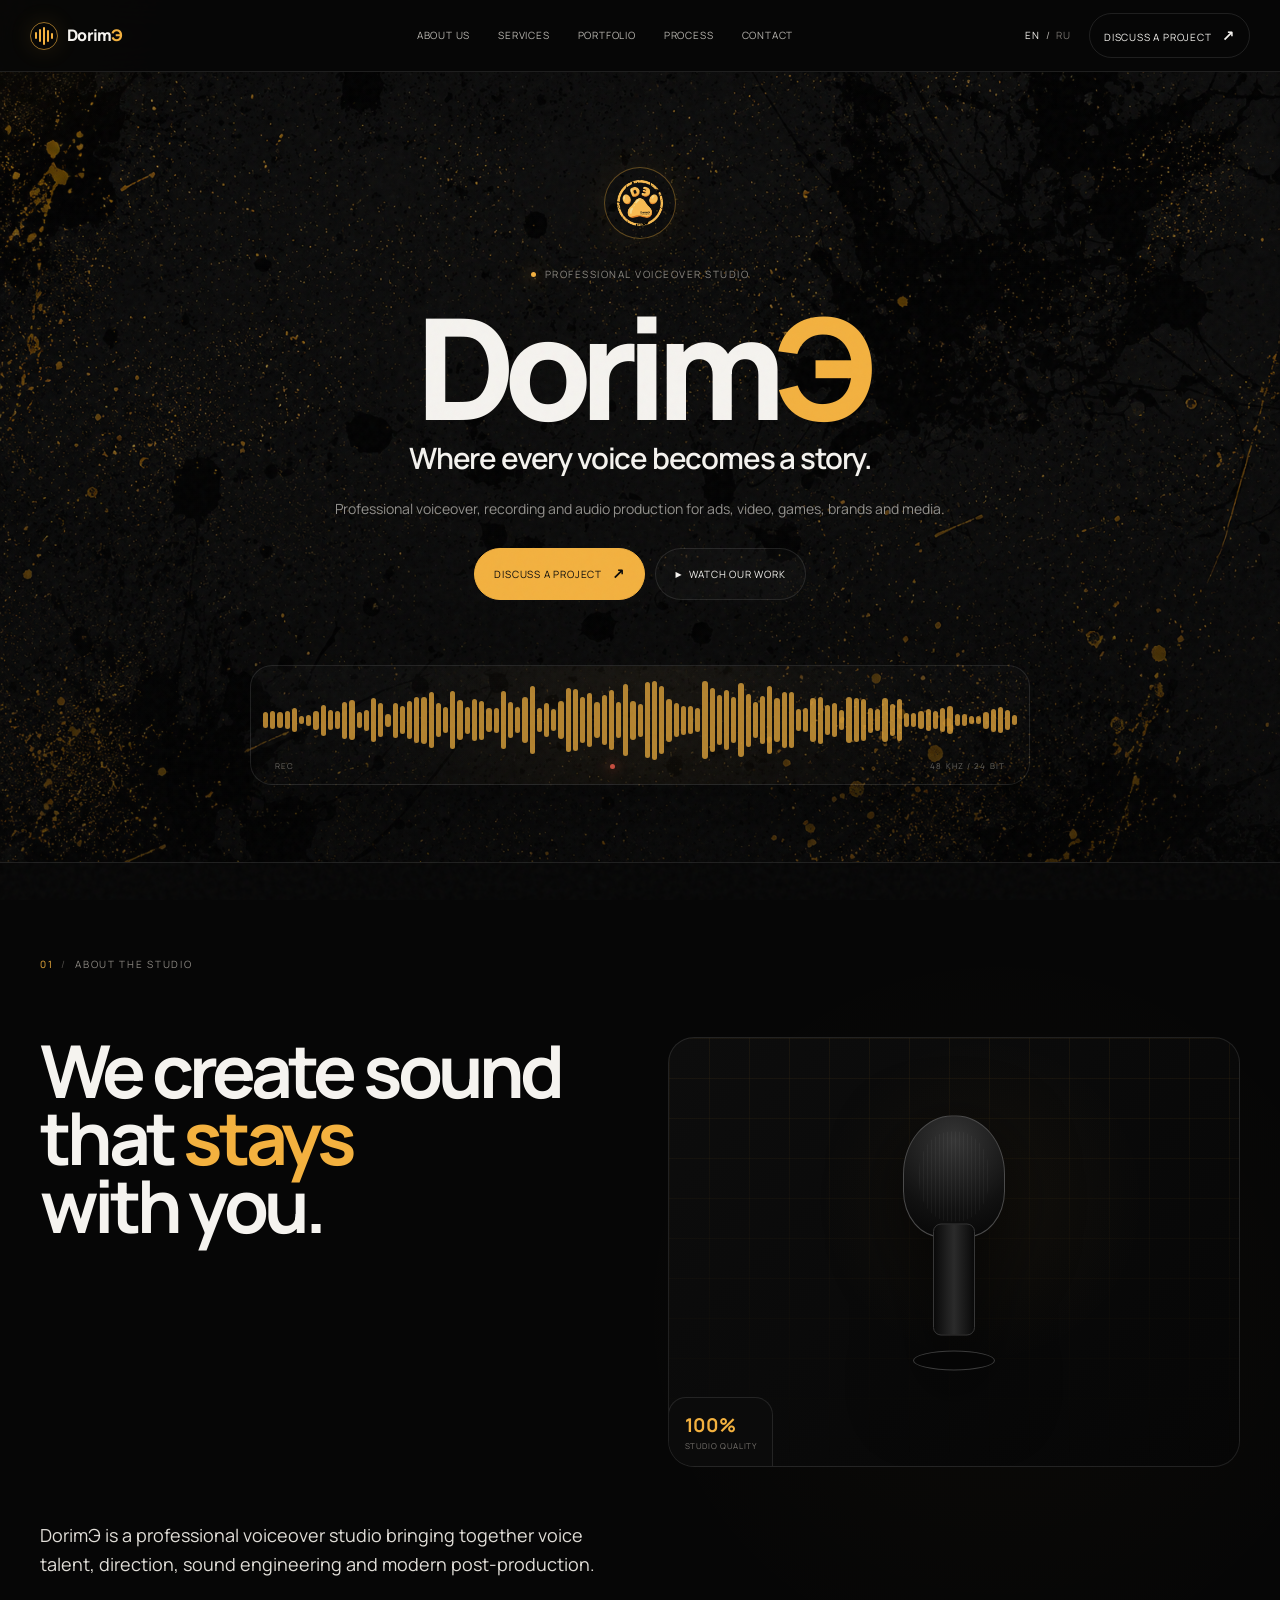
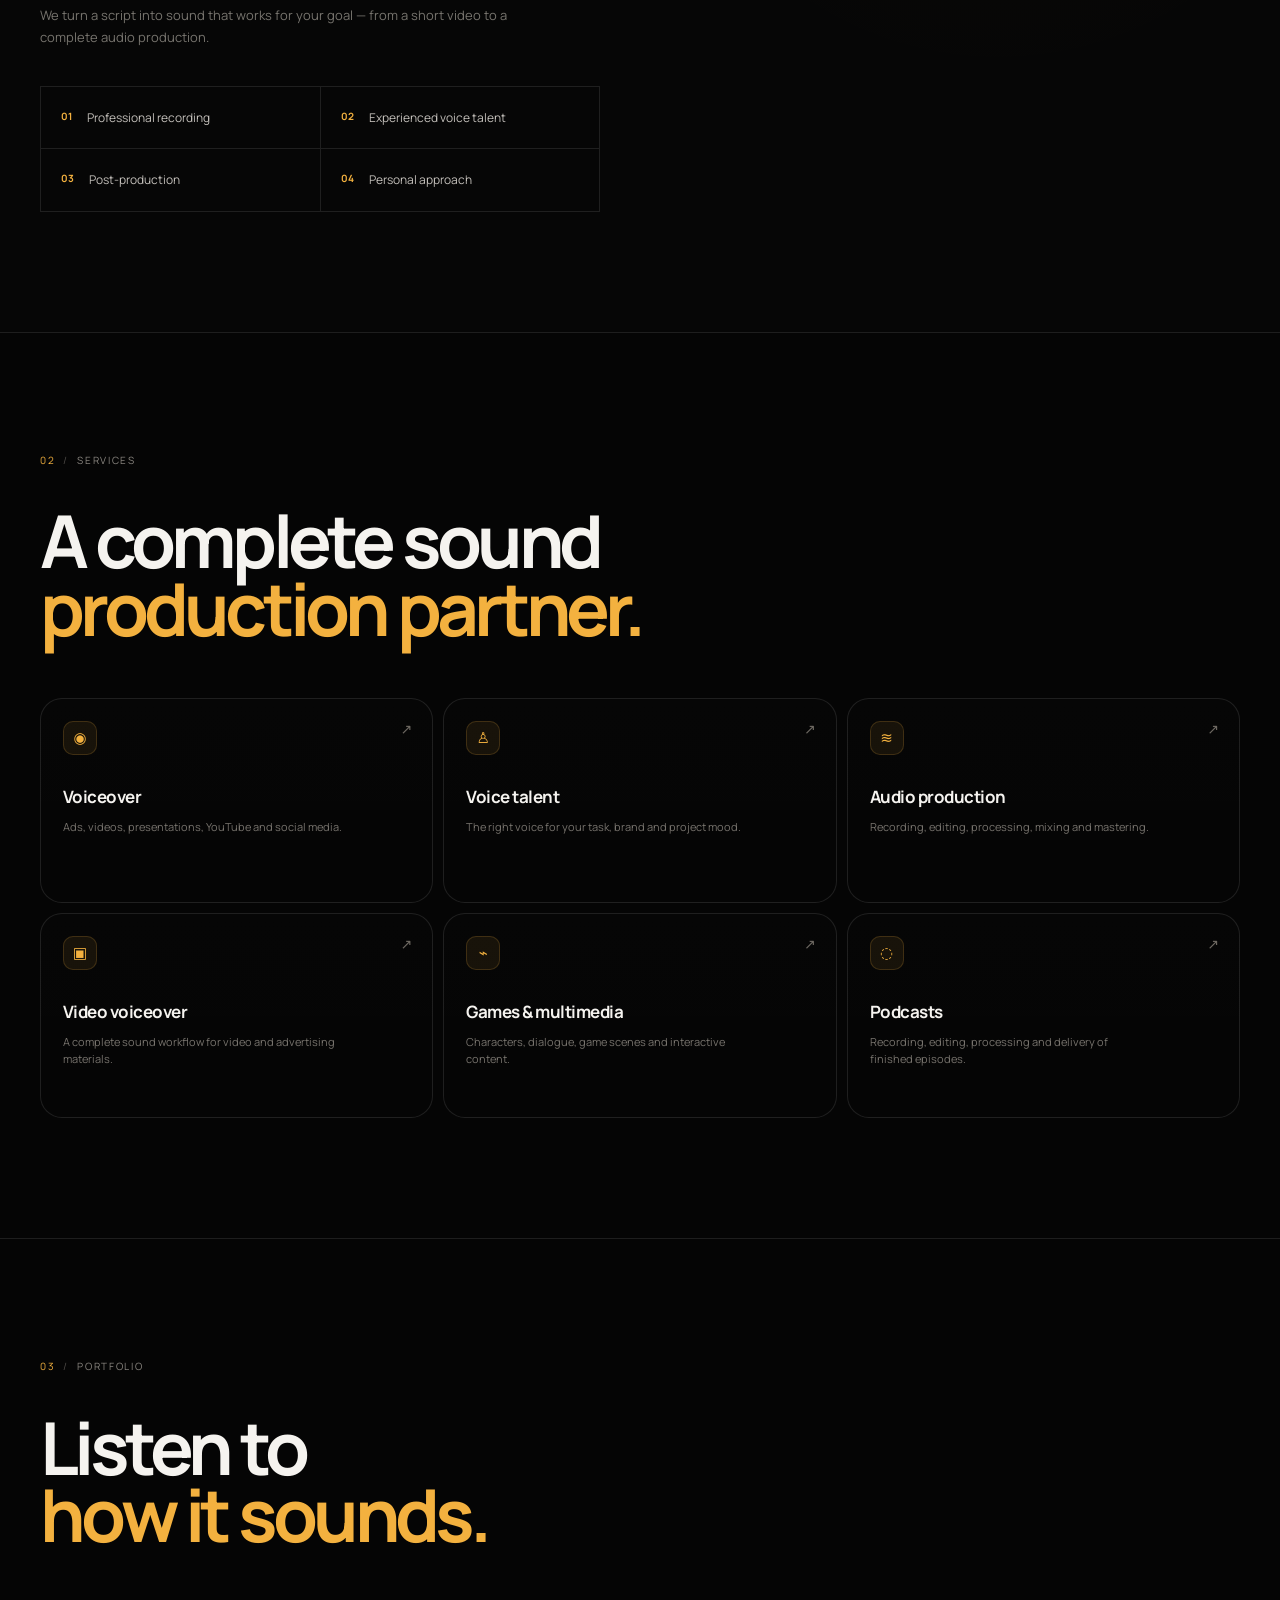
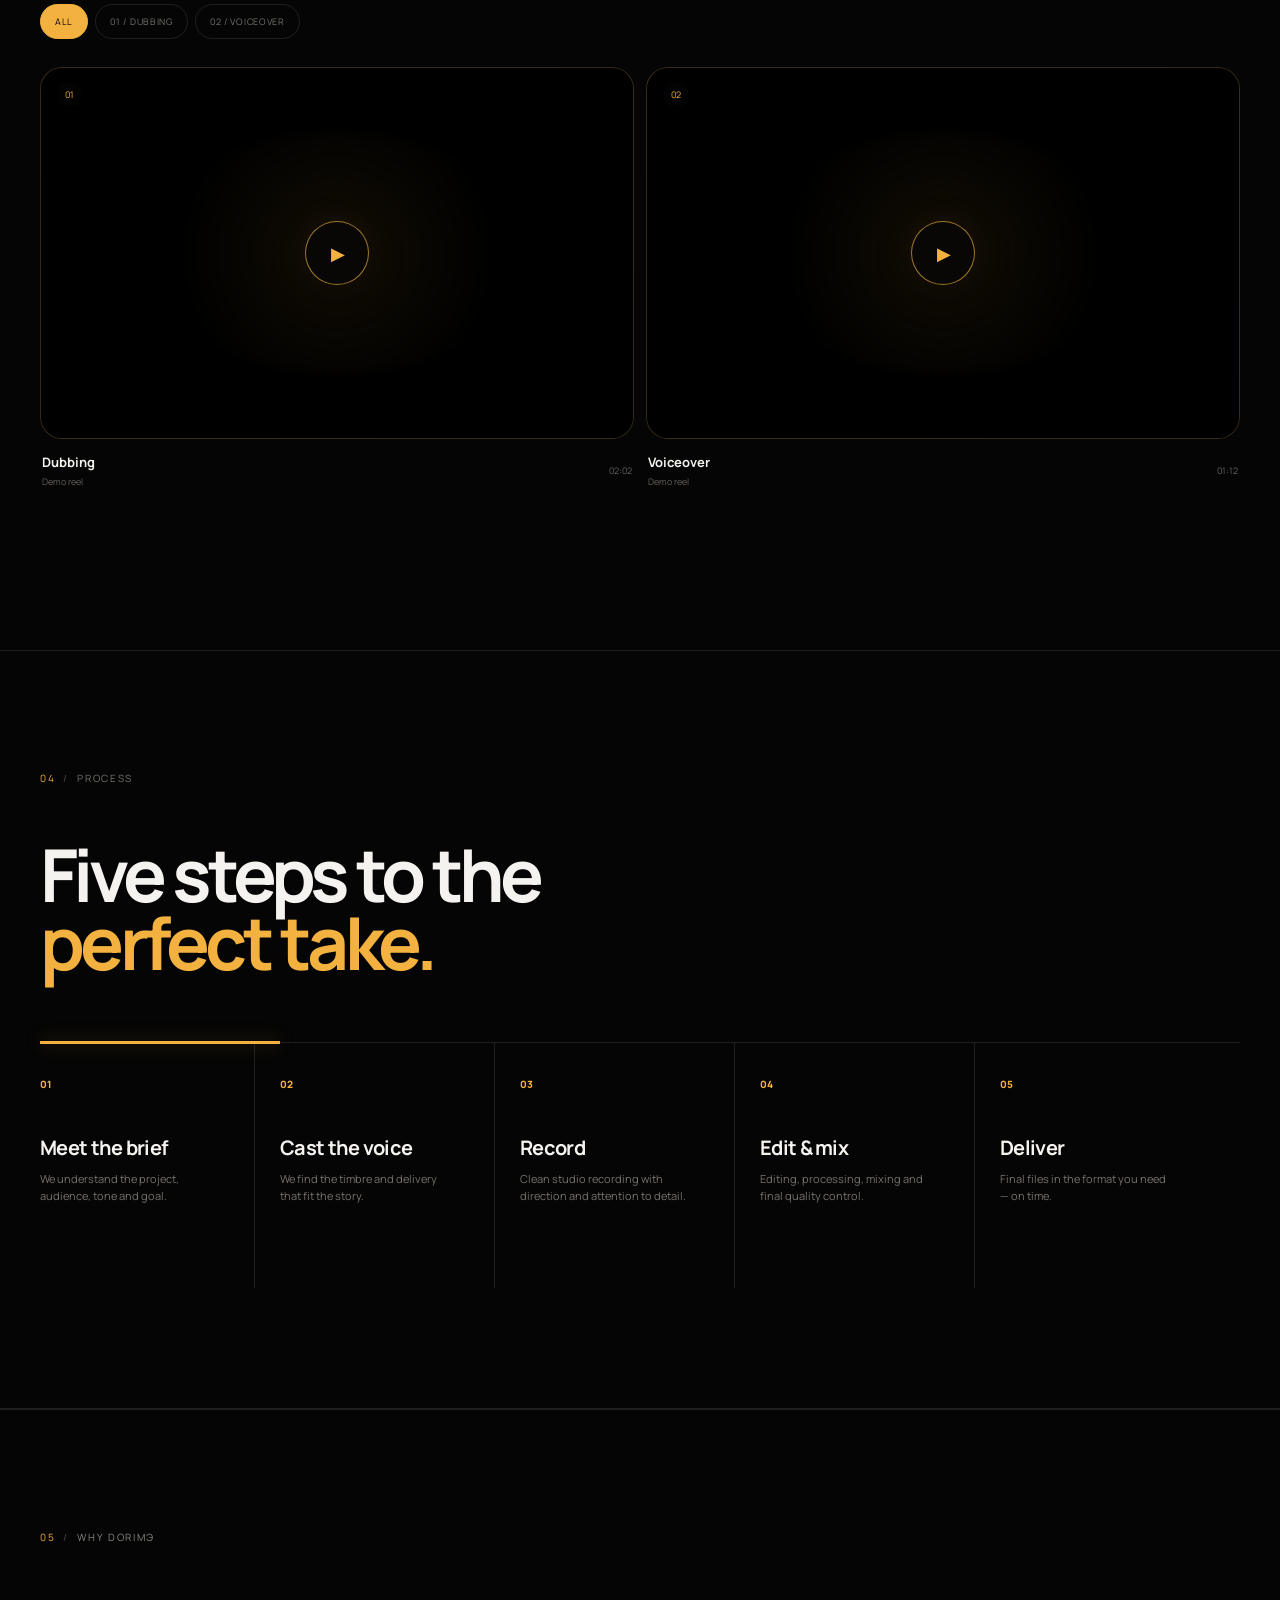
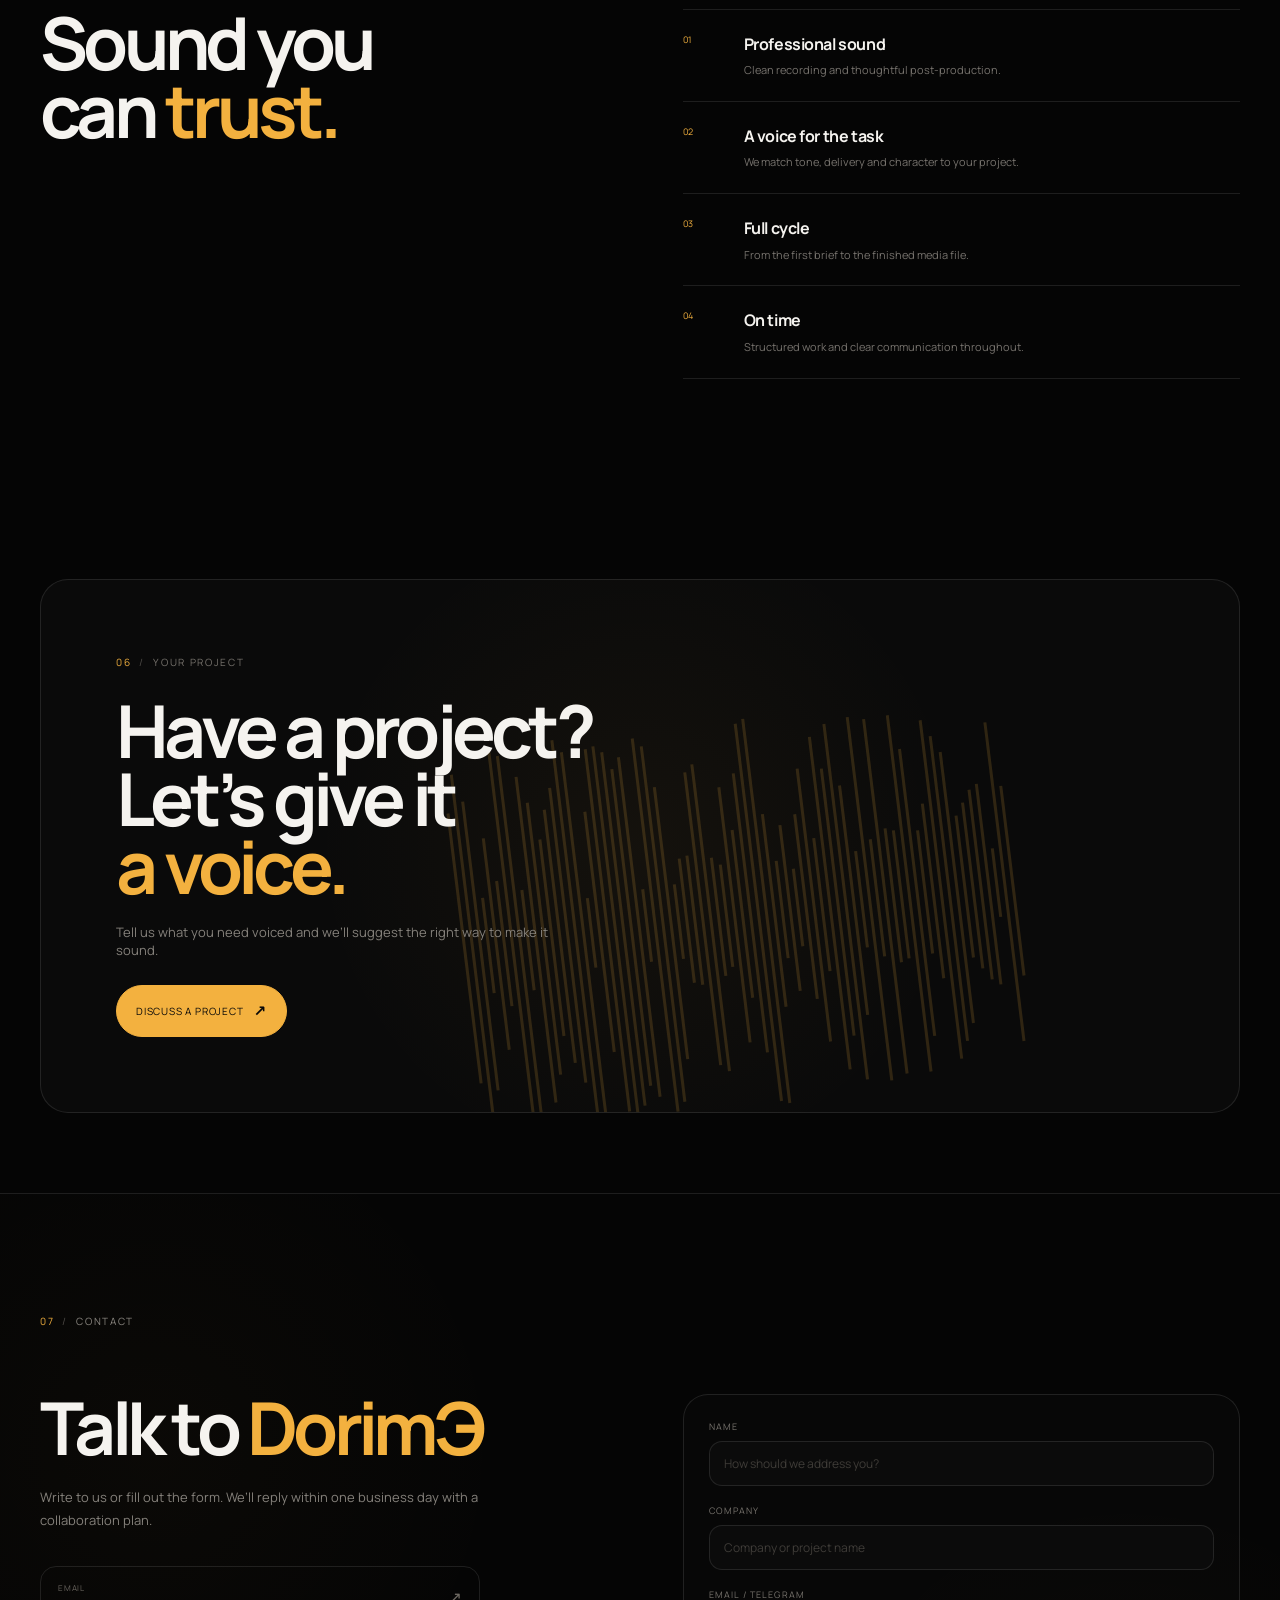
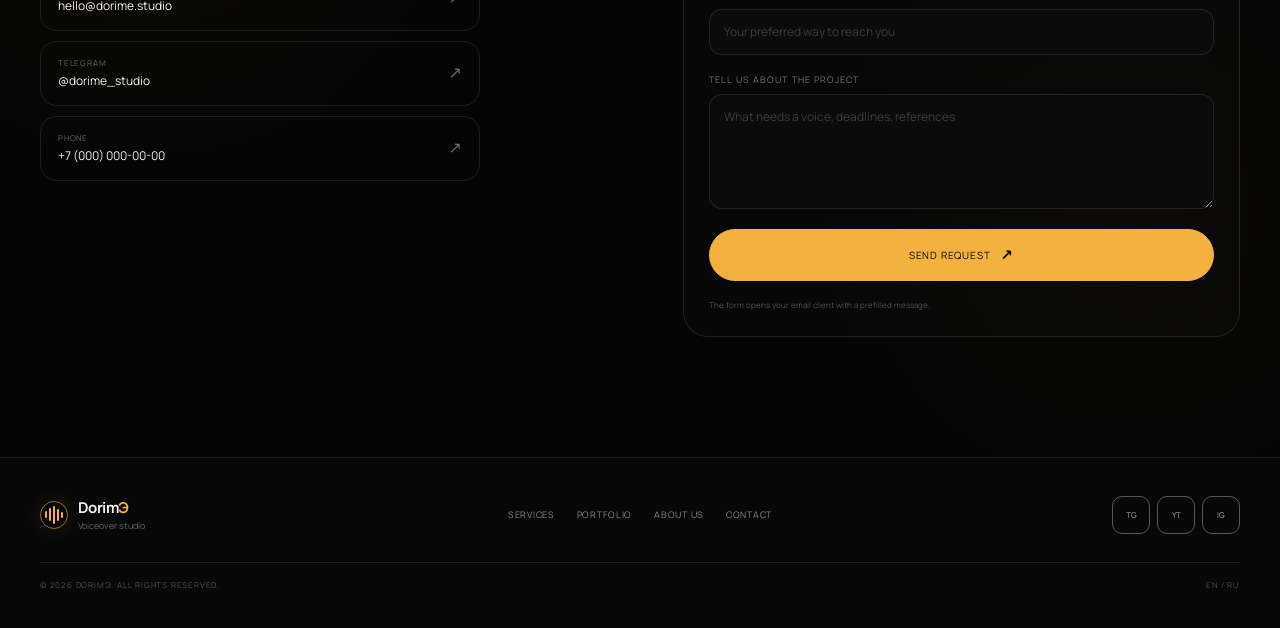
==== index.html @ 505edf72 "Update index.html" ====
<!doctype html>
<html lang="en">
<head>
  <meta charset="utf-8">
  <meta name="viewport" content="width=device-width, initial-scale=1">
  <meta name="theme-color" content="#070707">
  <meta name="description" content="DorimЭ — voiceover, recording and audio production for brands, video, games and media.">
  <meta name="google-site-verification" content="FMRKiyfAhHvT1H2GytOEPVhENY9Ql3DAhShTl7UymXQ" />
	<meta name="yandex-verification" content="42a90e2ba547d158" />
	<meta name="msvalidate.01" content="3185696E18AF73CCB5B7C9FEBA3FEDC3" />
  <title>DorimЭ — Voiceover Studio</title>
  <link rel="icon" type="image/png" href="assets/logo.png">
  <link rel="preconnect" href="https://fonts.googleapis.com">
  <link rel="preconnect" href="https://fonts.gstatic.com" crossorigin>
  <link href="https://fonts.googleapis.com/css2?family=Manrope:wght@400;500;600;700;800&display=swap" rel="stylesheet">
  <link rel="stylesheet" href="style.css">
  <link rel="stylesheet" href="refinements.css">
</head>
<body>
  <div class="cursor-glow" aria-hidden="true"></div>
  <div class="noise" aria-hidden="true"></div>
  <header class="site-header">
    <a class="brand" href="#top" aria-label="DorimЭ home"><span class="brand-mark" aria-hidden="true"><i></i><i></i><i></i><i></i><i></i></span><span class="brand-name">Dorim<span>Э</span></span></a>
    <nav class="nav" aria-label="Primary navigation"><a href="#about" data-i18n="nav.about">About us</a><a href="#services" data-i18n="nav.services">Services</a><a href="#portfolio" data-i18n="nav.portfolio">Portfolio</a><a href="#process" data-i18n="nav.process">Process</a><a href="#contact" data-i18n="nav.contact">Contact</a></nav>
    <div class="header-actions"><div class="language-switcher" role="group" aria-label="Language"><button type="button" class="lang-btn active" data-lang="en">EN</button><span>/</span><button type="button" class="lang-btn" data-lang="ru">RU</button></div><a class="header-cta" href="#contact"><span data-i18n="cta.discuss">Discuss a project</span><b>↗</b></a></div>
    <button class="menu-toggle" type="button" aria-label="Open menu" aria-expanded="false"><span></span><span></span></button>
  </header>
  <main id="top">
    <section class="hero section-pad"><div class="hero-inner reveal"><div class="hero-mark" aria-hidden="true"><div class="hero-mark-ring"></div><div class="hero-mark-core"><span>D</span><small>voice</small></div></div><div class="eyebrow"><span class="dot"></span><span data-i18n="hero.eyebrow">Professional voiceover studio</span></div><h1>Dorim<span>Э</span></h1><h2 data-i18n="hero.tagline">Where every voice becomes a story.</h2><p class="hero-text" data-i18n="hero.text">Professional voiceover, recording and audio production for ads, video, games, brands and media.</p><div class="hero-actions"><a class="button button-primary" href="#contact"><span data-i18n="cta.discuss">Discuss a project</span><b>↗</b></a><a class="button button-ghost" href="#portfolio"><span class="play-mini">▶</span><span data-i18n="cta.work">Watch our work</span></a></div><div class="hero-wave-card" aria-label="Sound waveform visualization"><div class="waveform waveform-hero" data-wave="hero"></div><div class="wave-caption"><span>REC</span><span class="rec-dot"></span><span>48 kHz / 24 bit</span></div></div></div></section>
    <section id="about" class="about section-pad"><div class="section-label reveal"><span>01</span><b>/</b><span data-i18n="sections.about">About the studio</span></div><div class="about-grid"><div class="about-title reveal"><h2 data-i18n-html="about.title">We create sound<br>that <em>stays</em><br>with you.</h2></div><div class="about-copy reveal reveal-delay"><p class="lead" data-i18n="about.lead">DorimЭ is a professional voiceover studio bringing together voice talent, direction, sound engineering and modern post-production.</p><p data-i18n="about.text">We turn a script into sound that works for your goal — from a short video to a complete audio production.</p><div class="stats"><div class="stat"><strong>01</strong><span data-i18n="about.stat1">Professional<br>recording</span></div><div class="stat"><strong>02</strong><span data-i18n="about.stat2">Experienced<br>voice talent</span></div><div class="stat"><strong>03</strong><span data-i18n="about.stat3">Post-<br>production</span></div><div class="stat"><strong>04</strong><span data-i18n="about.stat4">Personal<br>approach</span></div></div></div><div class="about-visual reveal reveal-delay"><div class="mic-visual"><div class="mic-head"></div><div class="mic-body"></div><div class="mic-base"></div></div><span class="quality-badge"><strong>100%</strong><small data-i18n="about.quality">studio quality</small></span></div></div></section>
    <section id="services" class="services section-pad"><div class="section-head reveal"><div class="section-label"><span>02</span><b>/</b><span data-i18n="sections.services">Services</span></div><h2 data-i18n-html="services.title">A complete sound<br><em>production partner.</em></h2></div><div class="service-grid"><article class="service-card reveal"><span class="service-icon">◉</span><div><h3 data-i18n="services.voiceover.title">Voiceover</h3><p data-i18n="services.voiceover.text">Ads, videos, presentations, YouTube and social media.</p></div><b>↗</b><div class="mini-wave"></div></article><article class="service-card reveal"><span class="service-icon">♙</span><div><h3 data-i18n="services.talent.title">Voice talent</h3><p data-i18n="services.talent.text">The right voice for your task, brand and project mood.</p></div><b>↗</b><div class="mini-wave"></div></article><article class="service-card reveal"><span class="service-icon">≋</span><div><h3 data-i18n="services.audio.title">Audio production</h3><p data-i18n="services.audio.text">Recording, editing, processing, mixing and mastering.</p></div><b>↗</b><div class="mini-wave"></div></article><article class="service-card reveal"><span class="service-icon">▣</span><div><h3 data-i18n="services.video.title">Video voiceover</h3><p data-i18n="services.video.text">A complete sound workflow for video and advertising materials.</p></div><b>↗</b><div class="mini-wave"></div></article><article class="service-card reveal"><span class="service-icon">⌁</span><div><h3 data-i18n="services.games.title">Games & multimedia</h3><p data-i18n="services.games.text">Characters, dialogue, game scenes and interactive content.</p></div><b>↗</b><div class="mini-wave"></div></article><article class="service-card reveal"><span class="service-icon">◌</span><div><h3 data-i18n="services.podcasts.title">Podcasts</h3><p data-i18n="services.podcasts.text">Recording, editing, processing and delivery of finished episodes.</p></div><b>↗</b><div class="mini-wave"></div></article></div></section>
    <section id="portfolio" class="portfolio section-pad">
	<div class="section-head reveal">
	<div class="section-label"><span>03</span><b>/</b><span data-i18n="sections.portfolio">Portfolio</span></div>
	<h2 data-i18n-html="portfolio.title">Listen to<br><em>how it sounds.</em></h2>
	</div>
	<div class="portfolio-tabs reveal"><button class="tab active" data-filter="all" data-i18n="portfolio.all">All</button><button class="tab" data-filter="dub">01 / <span data-i18n="portfolio.dub">Dubbing</span></button><button class="tab" data-filter="voice">02 / <span data-i18n="portfolio.voice">Voiceover</span></button></div>
	<div class="video-grid">
	<article class="video-card reveal" data-category="dub">

	<div class="video-info">
	<div class="video-placeholder video-placeholder-media video-card-video">
	<video preload="metadata" playsinline aria-label="DorimЭ Dubbing demo">
	<source src="assets/Dorime_dub.mp4" type="video/mp4">Your browser does not support the video tag.</video>
	<button class="video-launch" type="button" aria-label="Play dubbing demo" aria-pressed="false">
	<span class="video-launch-icon">▶</span></button><div class="video-controls" aria-hidden="true">
	<button class="video-play-pause" type="button" aria-label="Play or pause">▶</button>
	<div class="video-progress"><span></span></div><button class="video-mute" type="button" aria-label="Mute or unmute">🔊</button>
	<button class="video-fullscreen" type="button" aria-label="Fullscreen">⛶</button></div><span class="video-index">01</span></div>
	<div>
	<h3 data-i18n="portfolio.dub">Dubbing</h3>
	<p data-i18n="portfolio.demo">Demo reel</p></div>
	<span>02:02</span></div></article>
	<article class="video-card reveal" data-category="voice">
	<div class="video-placeholder video-placeholder-media video-card-video">
	<video preload="metadata" playsinline aria-label="DorimЭ voiceover demo">
	<source src="assets/Dorime_VO.mp4" type="video/mp4">Your browser does not support the video tag.</video>
	<button class="video-launch" type="button" aria-label="Play voiceover demo" aria-pressed="false">
	<span class="video-launch-icon">▶</span></button><div class="video-controls" aria-hidden="true">
	<button class="video-play-pause" type="button" aria-label="Play or pause">▶</button>
	<div class="video-progress"><span></span></div><button class="video-mute" type="button" aria-label="Mute or unmute">🔊</button>
	<button class="video-fullscreen" type="button" aria-label="Fullscreen">⛶</button></div><span class="video-index">02</span></div>
	<div class="video-info">
	<div><h3 data-i18n="portfolio.voice">Voiceover</h3><p data-i18n="portfolio.demo">Demo reel</p></div>
	<span data-video-duration>01:12</span></div></article>
	</div>
	<p class="portfolio-note reveal" data-i18n="portfolio.note"></p></section>
    <section id="process" class="process section-pad"><div class="section-label reveal"><span>04</span><b>/</b><span data-i18n="sections.process">Process</span></div><div class="process-head reveal"><h2 data-i18n-html="process.title">Five steps to the<br><em>perfect take.</em></h2></div><div class="timeline"><div class="timeline-progress"></div><div class="step reveal"><span>01</span><div><h3 data-i18n="process.1.title">Meet the brief</h3><p data-i18n="process.1.text">We understand the project, audience, tone and goal.</p></div></div><div class="step reveal"><span>02</span><div><h3 data-i18n="process.2.title">Cast the voice</h3><p data-i18n="process.2.text">We find the timbre and delivery that fit the story.</p></div></div><div class="step reveal"><span>03</span><div><h3 data-i18n="process.3.title">Record</h3><p data-i18n="process.3.text">Clean studio recording with direction and attention to detail.</p></div></div><div class="step reveal"><span>04</span><div><h3 data-i18n="process.4.title">Edit & mix</h3><p data-i18n="process.4.text">Editing, processing, mixing and final quality control.</p></div></div><div class="step reveal"><span>05</span><div><h3 data-i18n="process.5.title">Deliver</h3><p data-i18n="process.5.text">Final files in the format you need — on time.</p></div></div></div></section>
    <section class="why section-pad"><div class="section-label reveal"><span>05</span><b>/</b><span data-i18n="sections.why">Why DorimЭ</span></div><div class="why-grid"><div class="why-intro reveal"><h2 data-i18n-html="why.title">Sound you<br>can <em>trust.</em></h2></div><div class="why-items"><article class="why-item reveal"><span>01</span><div><h3 data-i18n="why.1.title">Professional sound</h3><p data-i18n="why.1.text">Clean recording and thoughtful post-production.</p></div></article><article class="why-item reveal"><span>02</span><div><h3 data-i18n="why.2.title">A voice for the task</h3><p data-i18n="why.2.text">We match tone, delivery and character to your project.</p></div></article><article class="why-item reveal"><span>03</span><div><h3 data-i18n="why.3.title">Full cycle</h3><p data-i18n="why.3.text">From the first brief to the finished media file.</p></div></article><article class="why-item reveal"><span>04</span><div><h3 data-i18n="why.4.title">On time</h3><p data-i18n="why.4.text">Structured work and clear communication throughout.</p></div></article></div></div></section>
    <section class="cta section-pad"><div class="cta-inner reveal"><div class="cta-wave" data-wave="cta"></div><div class="cta-content"><div class="section-label"><span>06</span><b>/</b><span data-i18n="sections.cta">Your project</span></div><h2 data-i18n-html="cta.title">Have a project?<br>Let’s give it<br><em>a voice.</em></h2><p data-i18n="cta.text">Tell us what you need voiced and we’ll suggest the right way to make it sound.</p><a class="button button-primary" href="#contact"><span data-i18n="cta.discuss">Discuss a project</span><b>↗</b></a></div></div></section>
    <section id="contact" class="contact section-pad"><div class="section-label reveal"><span>07</span><b>/</b><span data-i18n="sections.contact">Contact</span></div><div class="contact-grid"><div class="contact-title reveal"><h2 data-i18n-html="contact.title">Talk to <em>DorimЭ</em></h2><p data-i18n="contact.text">Write to us or fill out the form. We’ll reply within one business day with a collaboration plan.</p><div class="contact-links"><a href="mailto:hello@dorime.studio"><span><small>Email</small>hello@dorime.studio</span><b>↗</b></a><a href="https://t.me/dorime_studio" data-placeholder-link><span><small>Telegram</small>@dorime_studio</span><b>↗</b></a><a href="#" data-placeholder-link><span><small>Phone</small>+7 (000) 000-00-00</span><b>↗</b></a></div></div>
      <form class="contact-form reveal reveal-delay" id="contact-form"><label><span data-i18n="form.name">Name</span><input name="name" type="text" placeholder="How should we address you?" data-i18n-placeholder="form.namePlaceholder" required></label><label><span data-i18n="form.company">Company</span><input name="company" type="text" placeholder="Company or project name" data-i18n-placeholder="form.companyPlaceholder"></label><label><span data-i18n="form.contact">Email / Telegram</span><input name="contact" type="text" placeholder="Your preferred way to reach you" data-i18n-placeholder="form.contactPlaceholder" required></label><label><span data-i18n="form.message">Tell us about the project</span><textarea name="message" rows="5" placeholder="What needs a voice, deadlines, references" data-i18n-placeholder="form.messagePlaceholder" required></textarea></label><button class="button button-primary" type="submit"><span data-i18n="form.submit">Send request</span><b>↗</b></button><p class="form-note" data-i18n="form.note">The form opens your email client with a prefilled message.</p></form></div></section>
  </main>
  <footer class="site-footer"><div class="footer-top"><a class="footer-brand" href="#top"><span class="brand-mark" aria-hidden="true"><i></i><i></i><i></i><i></i><i></i></span><strong>Dorim<span>Э</span></strong><small data-i18n="footer.tag">Voiceover studio</small></a><div class="footer-nav"><a href="#services" data-i18n="nav.services">Services</a><a href="#portfolio" data-i18n="nav.portfolio">Portfolio</a><a href="#about" data-i18n="nav.about">About us</a><a href="#contact" data-i18n="nav.contact">Contact</a></div><div class="socials"><a href="https://t.me/dorimeru" data-placeholder-link>TG</a><a href="https://www.youtube.com/@dorimeru" data-placeholder-link>YT</a><a href="" data-placeholder-link>IG</a></div></div><div class="footer-bottom"><span data-i18n="footer.copy">© 2026 DorimЭ. All rights reserved.</span><span>EN / RU</span></div></footer>
  <script>
    document.addEventListener('DOMContentLoaded', () => {
      document.querySelectorAll('.video-card-video').forEach(card => {
        const video = card.querySelector('video'); const launch = card.querySelector('.video-launch'); const launchIcon = card.querySelector('.video-launch-icon'); const playPause = card.querySelector('.video-play-pause'); const mute = card.querySelector('.video-mute'); const fullscreen = card.querySelector('.video-fullscreen'); const progress = card.querySelector('.video-progress'); const progressBar = progress?.querySelector('span'); const durationLabel = card.closest('.video-card')?.querySelector('[data-video-duration]');
        if (!video) return;
        const formatTime = seconds => { if (!Number.isFinite(seconds)) return '00:00'; const total = Math.round(seconds); return `${String(Math.floor(total / 60)).padStart(2,'0')}:${String(total % 60).padStart(2,'0')}`; };
        const syncUI = () => { const playing = !video.paused && !video.ended; launch?.classList.toggle('is-hidden', playing); launch?.setAttribute('aria-pressed', String(playing)); if (launchIcon) launchIcon.textContent = playing ? '❚❚' : '▶'; if (playPause) playPause.textContent = playing ? '❚❚' : '▶'; if (mute) mute.textContent = video.muted ? '🔇' : '🔊'; if (progressBar) progressBar.style.width = `${video.duration ? (video.currentTime / video.duration) * 100 : 0}%`; };
        const togglePlay = async () => { try { if (video.paused || video.ended) await video.play(); else video.pause(); } catch (err) { console.warn('Video playback could not start:', err); } syncUI(); };
        launch?.addEventListener('click', togglePlay); playPause?.addEventListener('click', togglePlay); mute?.addEventListener('click', () => { video.muted = !video.muted; syncUI(); });
        fullscreen?.addEventListener('click', async () => { try { if (document.fullscreenElement) await document.exitFullscreen(); else if (video.requestFullscreen) await video.requestFullscreen(); else if (video.webkitEnterFullscreen) video.webkitEnterFullscreen(); } catch (err) { console.warn('Fullscreen is unavailable:', err); } });
        progress?.addEventListener('click', e => { if (!video.duration) return; const rect = progress.getBoundingClientRect(); video.currentTime = ((e.clientX - rect.left) / rect.width) * video.duration; });
        video.addEventListener('loadedmetadata', () => { if (durationLabel) durationLabel.textContent = formatTime(video.duration); syncUI(); }); video.addEventListener('timeupdate', syncUI); video.addEventListener('play', syncUI); video.addEventListener('pause', syncUI); video.addEventListener('ended', syncUI); syncUI();
      });
    });
  </script>
  <script src="script.js"></script>
</body>
</html>
---- style.css ----
:root{
  --bg:#070707;--panel:#0d0d0d;--panel2:#121212;--text:#f5f3ef;--muted:#8e8b86;--line:rgba(245,243,239,.105);
  --accent:#f3b13f;--accent2:#ffc75f;--black:#090909;--max:1200px;--radius:26px
}
*{box-sizing:border-box}html{scroll-behavior:smooth}body{margin:0;background:var(--bg);color:var(--text);font-family:"Manrope",system-ui,sans-serif;line-height:1.45;overflow-x:hidden}body:has(.mobile-open){overflow:hidden}
a{color:inherit;text-decoration:none}button,input,textarea{font:inherit}button{color:inherit}img{max-width:100%;display:block}::selection{background:var(--accent);color:#080808}
.noise{position:fixed;inset:0;pointer-events:none;z-index:40;opacity:.035;background-image:url("data:image/svg+xml,%3Csvg viewBox='0 0 160 160' xmlns='http://www.w3.org/2000/svg'%3E%3Cfilter id='n'%3E%3CfeTurbulence type='fractalNoise' baseFrequency='.8' numOctaves='4' stitchTiles='stitch'/%3E%3C/filter%3E%3Crect width='100%25' height='100%25' filter='url(%23n)'/%3E%3C/svg%3E")}.cursor-glow{position:fixed;width:420px;height:420px;border-radius:50%;background:radial-gradient(circle,rgba(243,177,63,.09),transparent 67%);pointer-events:none;z-index:1;transform:translate(-50%,-50%);filter:blur(14px)}
.site-header{height:72px;display:flex;align-items:center;gap:28px;padding:0 30px;position:sticky;top:0;z-index:50;background:rgba(7,7,7,.82);border-bottom:1px solid var(--line);backdrop-filter:blur(18px)}
.brand{display:flex;align-items:center;gap:9px;min-width:155px}.brand-name{font-size:16px;font-weight:800;letter-spacing:-.045em}.brand-name span,.footer-brand strong span{color:var(--accent)}.brand-mark{width:28px;height:28px;border:1px solid rgba(243,177,63,.6);border-radius:50%;display:flex;align-items:center;justify-content:center;gap:2px;box-shadow:0 0 24px rgba(243,177,63,.12)}.brand-mark i{width:2px;background:var(--accent);border-radius:4px}.brand-mark i:nth-child(1){height:7px}.brand-mark i:nth-child(2){height:13px}.brand-mark i:nth-child(3){height:18px}.brand-mark i:nth-child(4){height:12px}.brand-mark i:nth-child(5){height:6px}
.nav{display:flex;justify-content:center;gap:28px;flex:1}.nav a,.header-cta,.language-switcher{font-size:10px;text-transform:uppercase;letter-spacing:.08em;color:#b9b6b0;transition:.25s}.nav a:hover{color:var(--accent)}.header-actions{display:flex;align-items:center;gap:18px}.language-switcher{display:flex;gap:6px;align-items:center}.lang-btn{border:0;background:none;padding:0;color:#77736e;cursor:pointer;font-size:10px;letter-spacing:.08em}.lang-btn.active{color:var(--text)}.header-cta{border:1px solid var(--line);border-radius:999px;padding:11px 14px;color:var(--text)}.header-cta:hover{border-color:var(--accent);color:var(--accent)}.header-cta b,.button b{font-size:15px;margin-left:10px}.menu-toggle{display:none;background:none;border:0;width:42px;height:42px}.menu-toggle span{display:block;width:22px;height:1px;background:var(--text);margin:6px auto}
.section-pad{padding:120px max(22px,calc((100vw - var(--max))/2))}.section-label{font-size:10px;letter-spacing:.17em;text-transform:uppercase;color:#8b8781;display:flex;align-items:center;gap:8px}.section-label span:first-child{color:var(--accent)}.section-label b{font-weight:400;color:#4f4c48}
.hero{min-height:calc(100vh - 72px);display:flex;justify-content:center;align-items:center;text-align:center;position:relative;padding-top:70px;padding-bottom:90px;overflow:hidden;background-image:linear-gradient(rgba(5,5,5,.34),rgba(5,5,5,.70)),url("assets/background.png");background-size:cover;background-position:center;background-repeat:no-repeat}.hero-inner{width:min(880px,100%);position:relative;z-index:2}.hero-mark{width:72px;height:72px;border-radius:50%;margin:0 auto 28px;position:relative;display:grid;place-items:center}.hero-mark-ring{position:absolute;inset:0;border-radius:50%;border:1px solid rgba(243,177,63,.55);box-shadow:0 0 60px rgba(243,177,63,.15)}.hero-mark-core{width:52px;height:52px;border-radius:50%;display:grid;place-items:center;background:radial-gradient(circle at 50% 30%,rgba(243,177,63,.18),rgba(243,177,63,.03));border:1px solid rgba(243,177,63,.2)}.hero-mark-core span{font-size:22px;font-weight:800;color:var(--accent);line-height:1}.hero-mark-core small{font-size:5px;text-transform:uppercase;letter-spacing:.14em;color:#8e7b5c}.eyebrow{display:flex;justify-content:center;align-items:center;gap:9px;font-size:10px;letter-spacing:.15em;text-transform:uppercase;color:#8c8882}.dot{width:5px;height:5px;border-radius:50%;background:var(--accent);box-shadow:0 0 16px var(--accent)}
.hero h1{font-size:clamp(78px,11vw,155px);line-height:.82;letter-spacing:-.085em;margin:28px 0 12px;font-weight:800}.hero h1 span{color:var(--accent)}.hero h2{font-size:clamp(21px,2.3vw,32px);font-weight:600;letter-spacing:-.04em;margin:0 0 17px}.hero-text{max-width:620px;margin:0 auto;color:#92908c;font-size:14px;line-height:1.7}.hero-actions{display:flex;justify-content:center;gap:10px;flex-wrap:wrap;margin-top:28px}.button{display:inline-flex;align-items:center;justify-content:center;border-radius:999px;padding:14px 19px;border:1px solid var(--line);font-size:10px;text-transform:uppercase;letter-spacing:.08em;transition:.25s;cursor:pointer}.button:hover{transform:translateY(-2px)}.button-primary{background:var(--accent);color:#090909;border-color:var(--accent)}.button-primary:hover{background:var(--accent2)}.button-ghost{background:rgba(255,255,255,.02)}.button-ghost:hover{border-color:var(--accent);color:var(--accent)}.button-dark{background:#090909;color:var(--text);border-color:#090909}.play-mini{font-size:8px;margin-right:7px}
.hero-wave-card{position:relative;margin:65px auto 0;width:min(780px,100%);height:120px;border:1px solid var(--line);border-radius:22px;background:linear-gradient(180deg,rgba(255,255,255,.025),rgba(255,255,255,.008));overflow:hidden;box-shadow:0 25px 80px rgba(0,0,0,.35)}.hero-wave-card:before{content:"";position:absolute;inset:0;background:radial-gradient(circle at 50% 50%,rgba(243,177,63,.08),transparent 62%)}.waveform{position:absolute;inset:18px 35px 28px;display:flex;align-items:center;gap:3px}.waveform i{width:2px;background:var(--accent);border-radius:4px;opacity:.72;transform-origin:center;animation:wave 1.4s ease-in-out infinite}.waveform i:nth-child(3n){animation-duration:1.1s}.waveform i:nth-child(4n){animation-duration:1.7s}.waveform i:nth-child(5n){animation-duration:.9s}@keyframes wave{0%,100%{transform:scaleY(.2)}50%{transform:scaleY(1)}}.wave-caption{position:absolute;bottom:12px;left:24px;right:24px;display:flex;justify-content:space-between;font-size:8px;text-transform:uppercase;letter-spacing:.14em;color:#67645f}.rec-dot{width:5px;height:5px;background:#c64d3f;border-radius:50%;box-shadow:0 0 12px #c64d3f;margin:auto}
.about{border-top:1px solid var(--line);background:radial-gradient(circle at 78% 42%,rgba(243,177,63,.035),transparent 28%),#060606}.about-grid{display:grid;grid-template-columns:1fr 1fr;gap:55px;margin-top:65px;position:relative}.about-title h2,.section-head h2,.process-head h2,.why-intro h2,.cta h2,.contact-title h2{font-size:clamp(48px,5.7vw,82px);line-height:.93;letter-spacing:-.065em;margin:0;font-weight:700}.about h2 em,.section-head h2 em,.process h2 em,.why h2 em,.cta h2 em,.contact h2 em{font-style:normal;color:var(--accent)}.about-copy{padding-top:5px}.about-copy .lead{font-size:18px;line-height:1.65;color:#e0ddd7;margin:0 0 18px}.about-copy>p:not(.lead){color:#77746e;font-size:13px;line-height:1.7;max-width:500px}.stats{display:grid;grid-template-columns:1fr 1fr;margin-top:38px;border-top:1px solid var(--line);border-left:1px solid var(--line);max-width:560px}.stat{padding:22px 20px;border-right:1px solid var(--line);border-bottom:1px solid var(--line);display:flex;gap:15px}.stat strong{color:var(--accent);font-size:10px}.stat span{font-size:12px;line-height:1.45;color:#c3bfba}.about-visual{grid-column:2;grid-row:1;align-self:end;height:430px;border:1px solid var(--line);border-radius:26px;position:relative;overflow:hidden;background:radial-gradient(circle at 55% 38%,rgba(243,177,63,.08),transparent 35%),linear-gradient(135deg,#0e0e0e,#050505)}.about-visual:before{content:"";position:absolute;inset:0;background-image:linear-gradient(rgba(243,177,63,.06) 1px,transparent 1px),linear-gradient(90deg,rgba(243,177,63,.06) 1px,transparent 1px);background-size:40px 40px;mask-image:linear-gradient(to bottom,black,transparent)}.mic-visual{position:absolute;left:50%;top:48%;transform:translate(-50%,-50%);width:150px;height:255px;filter:drop-shadow(0 20px 35px rgba(0,0,0,.7))}.mic-head{position:absolute;top:0;left:24px;width:102px;height:122px;border-radius:48% 48% 38% 38%;background:radial-gradient(circle at 50% 20%,#363636,#111 65%,#050505);border:1px solid #4b4b4b}.mic-head:after{content:"";position:absolute;inset:15px;border-radius:45%;background:repeating-linear-gradient(90deg,rgba(255,255,255,.04) 0 1px,transparent 1px 4px)}.mic-body{position:absolute;left:54px;top:108px;width:42px;height:112px;border-radius:8px;background:linear-gradient(90deg,#090909,#2b2b2b,#090909);border:1px solid #373737}.mic-base{position:absolute;bottom:0;left:34px;width:82px;height:20px;border-radius:50%;background:#050505;border:1px solid #3c3c3c}.quality-badge{position:absolute;left:-1px;bottom:-1px;padding:14px 16px;background:#0b0b0b;border:1px solid var(--line);border-radius:18px 18px 0 0;display:flex;flex-direction:column}.quality-badge strong{font-size:19px;color:var(--accent)}.quality-badge small{font-size:8px;text-transform:uppercase;letter-spacing:.08em;color:#77736e}

.services{background:#050505;border-top:1px solid var(--line)}.section-head{margin-bottom:55px}.section-head .section-label{margin-bottom:40px}.section-head h2{max-width:820px}.service-grid{display:grid;grid-template-columns:repeat(3,1fr);gap:10px}.service-card{min-height:205px;border:1px solid var(--line);border-radius:22px;padding:22px;position:relative;overflow:hidden;background:linear-gradient(180deg,rgba(255,255,255,.012),rgba(255,255,255,.004));transition:.35s;display:flex;flex-direction:column;justify-content:flex-start}.service-card:before{content:"";position:absolute;inset:auto 0 0;height:2px;background:var(--accent);transform:scaleX(0);transform-origin:left;transition:.35s}.service-card:hover{border-color:rgba(243,177,63,.35);transform:translateY(-4px);background:linear-gradient(180deg,rgba(243,177,63,.055),rgba(255,255,255,.008))}.service-card:hover:before{transform:scaleX(1)}.service-icon{width:34px;height:34px;border-radius:10px;display:grid;place-items:center;color:var(--accent);background:rgba(243,177,63,.08);border:1px solid rgba(243,177,63,.18);font-size:15px}.service-card>div{margin-top:30px}.service-card h3{font-size:17px;letter-spacing:-.03em;margin:0 0 8px}.service-card p{margin:0;color:#77736d;font-size:11px;line-height:1.6;max-width:280px}.service-card>b{position:absolute;right:20px;top:20px;color:#6e6962;font-size:14px;font-weight:400}.mini-wave{position:absolute;left:22px;right:22px;bottom:18px;height:14px;opacity:0;background:repeating-linear-gradient(90deg,transparent 0 3px,var(--accent) 3px 4px,transparent 4px 7px);clip-path:polygon(0 60%,5% 30%,10% 75%,15% 10%,20% 55%,25% 35%,30% 80%,35% 15%,40% 55%,45% 5%,50% 70%,55% 25%,60% 85%,65% 30%,70% 60%,75% 20%,80% 75%,85% 35%,90% 70%,95% 15%,100% 60%,100% 100%,0 100%);transition:.35s}.service-card:hover .mini-wave{opacity:.55}
.portfolio{border-top:1px solid var(--line);background:#050505}.portfolio-tabs{display:flex;gap:7px;flex-wrap:wrap;margin:0 0 28px}.tab{background:transparent;border:1px solid var(--line);padding:10px 14px;border-radius:999px;color:#77736e;font-size:9px;text-transform:uppercase;letter-spacing:.08em;cursor:pointer;transition:.25s}.tab:hover,.tab.active{background:var(--accent);border-color:var(--accent);color:#090909}.video-grid{display:grid;grid-template-columns:repeat(2,1fr);gap:12px}.video-placeholder{aspect-ratio:16/10;background:linear-gradient(135deg,#15120d,#0c0c0c);border:1px solid var(--line);border-radius:22px;position:relative;overflow:hidden;display:grid;place-items:center}.video-placeholder.alt{background:linear-gradient(135deg,#11100e,#080808)}.video-placeholder:before{content:"";position:absolute;width:65%;height:65%;border-radius:50%;background:radial-gradient(circle,rgba(243,177,63,.14),transparent 68%);filter:blur(5px)}.video-noise{position:absolute;inset:0;opacity:.25;background-image:linear-gradient(90deg,transparent 0 48%,rgba(243,177,63,.15) 49% 50%,transparent 51% 100%),linear-gradient(transparent 0 48%,rgba(243,177,63,.1) 49% 50%,transparent 51% 100%);background-size:35px 35px;transform:rotate(12deg) scale(1.3)}.video-center{position:relative;z-index:2;display:flex;flex-direction:column;align-items:center;gap:11px;color:#8d8983;font-size:9px;text-transform:uppercase;letter-spacing:.1em}.video-play{width:52px;height:52px;border-radius:50%;display:grid;place-items:center;border:1px solid rgba(243,177,63,.45);color:var(--accent);padding-left:3px;transition:.25s}.video-placeholder:hover .video-play{background:var(--accent);color:#090909;transform:scale(1.08)}.video-index{position:absolute;left:17px;top:15px;font-size:9px;color:var(--accent)}.video-info{display:flex;justify-content:space-between;gap:20px;padding:14px 2px}.video-info h3{font-size:13px;margin:0 0 4px}.video-info p,.video-info>span{font-size:9px;color:#66625d;margin:0}.portfolio-note{color:#67635d;font-size:10px;margin-top:28px}
.process{background:#050505;color:var(--text);border-top:1px solid var(--line);border-bottom:1px solid var(--line)}.process .section-label{color:#77736d}.process .section-label span:first-child{color:var(--accent)}.process-head{margin:55px 0 65px}.timeline{position:relative;display:grid;grid-template-columns:repeat(5,1fr);border-top:1px solid var(--line)}.timeline-progress{position:absolute;top:-2px;left:0;width:20%;height:3px;background:var(--accent);box-shadow:0 0 18px rgba(243,177,63,.35)}.step{padding:28px 25px 0 0;min-height:245px;border-right:1px solid var(--line);margin-right:25px}.step:last-child{border:0;margin:0}.step>span{font-size:10px;font-weight:800;color:var(--accent)}.step h3{font-size:20px;line-height:1.05;letter-spacing:-.035em;margin:43px 0 12px}.step p{font-size:11px;line-height:1.6;color:#77736d;max-width:175px}
.why{border-top:1px solid var(--line);background:#050505}.why-grid{display:grid;grid-template-columns:1fr 1fr;gap:85px;margin-top:65px}.why-items{border-top:1px solid var(--line)}.why-item{display:grid;grid-template-columns:45px 1fr;gap:16px;padding:23px 0;border-bottom:1px solid var(--line)}.why-item>span{color:var(--accent);font-size:9px}.why-item h3{margin:0 0 6px;font-size:16px;letter-spacing:-.025em}.why-item p{margin:0;color:#76726d;font-size:11px}
.cta{padding-top:80px;padding-bottom:80px;background:#050505}.cta-inner{position:relative;overflow:hidden;background:radial-gradient(circle at 50% 50%,rgba(243,177,63,.08),transparent 45%),#0a0a0a;color:var(--text);border:1px solid var(--line);border-radius:28px;padding:75px;min-height:500px;display:flex;align-items:center}.cta-content{position:relative;z-index:3;max-width:700px}.cta .section-label{color:#77736d}.cta .section-label span:first-child{color:var(--accent)}.cta h2{margin:28px 0 22px}.cta p{max-width:460px;font-size:13px;color:#85817b;margin-bottom:25px}.cta-wave{position:absolute;right:-3%;bottom:4%;width:68%;height:72%;opacity:.16;display:flex;align-items:center;gap:5px;transform:rotate(-7deg)}.cta-wave i{height:100%;width:3px;background:var(--accent)}
.contact{border-top:1px solid var(--line);background:radial-gradient(circle at 12% 30%,rgba(243,177,63,.045),transparent 24%),radial-gradient(circle at 88% 72%,rgba(243,177,63,.035),transparent 22%),#050505}.contact-grid{display:grid;grid-template-columns:1fr 1fr;gap:85px;margin-top:65px}.contact-title>p{max-width:440px;color:#85817b;margin:25px 0 35px;font-size:13px;line-height:1.7}.contact-links{display:flex;flex-direction:column;gap:10px}.contact-links a{width:min(100%,440px);padding:15px 17px;border:1px solid var(--line);border-radius:16px;display:flex;justify-content:space-between;align-items:center;transition:.25s}.contact-links a:hover{border-color:rgba(243,177,63,.35);transform:translateX(4px)}.contact-links small{display:block;font-size:8px;text-transform:uppercase;letter-spacing:.1em;color:#69655f;margin-bottom:4px}.contact-links a span{font-size:12px}.contact-links b{font-weight:400;color:#6e6962}.contact-form{display:flex;flex-direction:column;gap:18px;padding:25px;border:1px solid var(--line);border-radius:25px;background:rgba(255,255,255,.01)}.contact-form label{font-size:9px;text-transform:uppercase;letter-spacing:.12em;color:#77736d;display:flex;flex-direction:column;gap:8px}.contact-form input,.contact-form textarea{border:1px solid var(--line);background:#0b0b0b;color:var(--text);padding:13px 14px;font-size:12px;outline:none;resize:vertical;border-radius:13px}.contact-form input:focus,.contact-form textarea:focus{border-color:rgba(243,177,63,.55);box-shadow:0 0 0 3px rgba(243,177,63,.06)}.contact-form input::placeholder,.contact-form textarea::placeholder{color:#3f3c38}.contact-form .button{align-self:stretch;margin-top:2px}.form-note{font-size:8px;color:#56524d;margin:0;line-height:1.5}
.site-footer{padding:38px max(22px,calc((100vw - var(--max))/2));border-top:1px solid var(--line)}.footer-top{display:grid;grid-template-columns:1fr 1fr 1fr;align-items:center;gap:25px}.footer-brand{display:grid;grid-template-columns:auto auto;grid-template-rows:auto auto;column-gap:10px;width:max-content;align-items:center}.footer-brand .brand-mark{grid-row:1/3}.footer-brand strong{font-size:15px;letter-spacing:-.04em}.footer-brand small{font-size:9px;color:#66625d}.footer-nav{display:flex;justify-content:center;gap:22px;font-size:9px;text-transform:uppercase;letter-spacing:.08em;color:#8c8881}.footer-nav a:hover{color:var(--accent)}.socials{display:flex;justify-content:flex-end;gap:7px}.socials a{width:38px;height:38px;border:1px solid #5a5752;border-radius:10px;display:grid;place-items:center;font-size:8px;color:#aaa69f;transition:.25s}.socials a:hover{border-color:var(--accent);color:var(--accent)}.footer-bottom{display:flex;justify-content:space-between;border-top:1px solid var(--line);margin-top:28px;padding-top:16px;color:#55514c;font-size:8px;text-transform:uppercase;letter-spacing:.1em}
.reveal{opacity:0;transform:translateY(22px);transition:opacity .75s ease,transform .75s cubic-bezier(.2,.8,.2,1)}.reveal.visible{opacity:1;transform:none}.reveal-delay{transition-delay:.1s}.is-hidden{display:none!important}
@media(max-width:1000px){.site-header{padding:0 22px}.nav{gap:17px}.header-actions{gap:12px}.header-cta{display:none}.section-pad{padding:95px 22px}.hero{min-height:auto}.about-grid{grid-template-columns:1fr}.about-visual{grid-column:auto;grid-row:auto}.service-grid{grid-template-columns:1fr 1fr}.video-grid{grid-template-columns:1fr 1fr}.timeline{grid-template-columns:1fr 1fr}.step{border-right:0;border-bottom:1px solid rgba(9,9,9,.2);padding-bottom:30px}.timeline-progress{display:none}.why-grid,.contact-grid{grid-template-columns:1fr;gap:50px}.cta-inner{padding:55px;min-height:500px}.footer-top{grid-template-columns:1fr 1fr}.footer-nav{grid-column:1/-1;justify-content:flex-start}}
@media(max-width:700px){.site-header{height:66px}.brand{min-width:0}.nav,.header-actions{display:none}.menu-toggle{display:block;margin-left:auto}.site-header.mobile-open .nav{position:fixed;display:flex;inset:66px 0 0;background:rgba(7,7,7,.98);backdrop-filter:blur(20px);flex-direction:column;align-items:flex-start;padding:35px 22px;gap:25px;font-size:16px}.site-header.mobile-open .header-actions{position:fixed;display:flex;left:22px;right:22px;top:calc(66px + 205px);justify-content:space-between}.site-header.mobile-open .header-cta{display:inline-flex}.section-pad{padding:78px 18px}.hero{padding-top:60px;padding-bottom:70px}.hero h1{font-size:78px}.hero h2{font-size:21px}.hero-text{font-size:13px}.hero-wave-card{margin-top:48px;height:100px}.waveform{inset:16px 20px 25px;gap:2px}.wave-caption{left:15px;right:15px}.about-title h2,.section-head h2,.process-head h2,.why-intro h2,.cta h2,.contact-title h2{font-size:49px}.section-head .section-label{margin-bottom:35px}.service-grid,.video-grid{grid-template-columns:1fr}.service-card{min-height:185px}.timeline{grid-template-columns:1fr}.step{min-height:0;margin:0;padding:26px 0}.step h3{margin-top:20px}.cta{padding:60px 18px}.cta-inner{padding:42px 28px;min-height:520px;border-radius:23px}.contact-grid{gap:45px}.contact-form{padding:20px}.footer-top{grid-template-columns:1fr}.footer-nav{grid-column:auto;flex-wrap:wrap;justify-content:flex-start}.socials{justify-content:flex-start}.footer-bottom{display:block}.footer-bottom span{display:block;margin-top:7px}}
@media(max-width:700px){.hero{background-position:center center;background-size:auto 100%;}}

/* Portfolio video — Dorime_demo(1).mp4 */
.video-placeholder-media{background:#050505;border-color:rgba(243,177,63,.18);transition:border-color .3s ease,box-shadow .3s ease,transform .3s ease}
.video-placeholder-media:hover{border-color:rgba(243,177,63,.55);box-shadow:0 0 0 1px rgba(243,177,63,.08),0 22px 55px rgba(0,0,0,.35)}
.video-placeholder-media video{width:100%;height:100%;display:block;object-fit:cover;background:#000}
.video-placeholder-media .video-index{z-index:4;background:rgba(5,5,5,.68);padding:5px 7px;border-radius:7px}
@media(max-width:700px){.video-placeholder-media video{object-fit:contain}}

/* Final video-card controls */
.video-placeholder-media {
  background:#050505;
  border-color:rgba(243,177,63,.18);
  transition:border-color .3s ease, box-shadow .3s ease, transform .3s ease;
}
.video-placeholder-media:hover {
  border-color:rgba(243,177,63,.55);
  box-shadow:0 0 0 1px rgba(243,177,63,.08),0 22px 55px rgba(0,0,0,.35);
}
.video-placeholder-media video {
  width:100%;
  height:100%;
  display:block;
  object-fit:cover;
  background:#000;
}
.video-launch {
  position:absolute;
  z-index:5;
  left:50%;
  top:50%;
  transform:translate(-50%,-50%);
  width:64px;
  height:64px;
  border:1px solid rgba(243,177,63,.65);
  border-radius:50%;
  background:rgba(7,7,7,.78);
  color:var(--accent);
  display:grid;
  place-items:center;
  cursor:pointer;
  backdrop-filter:blur(8px);
  box-shadow:0 10px 35px rgba(0,0,0,.45),0 0 30px rgba(243,177,63,.08);
  transition:transform .25s ease, background .25s ease, color .25s ease;
}
.video-launch:hover {
  transform:translate(-50%,-50%) scale(1.08);
  background:var(--accent);
  color:#090909;
}
.video-launch-icon { font-size:18px; padding-left:3px; }
.video-controls {
  position:absolute;
  z-index:6;
  left:12px;
  right:12px;
  bottom:12px;
  height:38px;
  display:flex;
  align-items:center;
  gap:8px;
  padding:6px 8px;
  border:1px solid rgba(255,255,255,.10);
  border-radius:12px;
  background:rgba(5,5,5,.78);
  backdrop-filter:blur(12px);
  opacity:0;
  transform:translateY(5px);
  transition:.25s;
}
.video-placeholder-media:hover .video-controls,
.video-placeholder-media:focus-within .video-controls {
  opacity:1;
  transform:none;
}
.video-controls button {
  width:25px;
  height:25px;
  border:0;
  background:transparent;
  color:#d7d3cd;
  cursor:pointer;
  padding:0;
  font-size:12px;
  display:grid;
  place-items:center;
}
.video-controls button:hover { color:var(--accent); }
.video-progress {
  height:3px;
  flex:1;
  background:rgba(255,255,255,.15);
  border-radius:10px;
  cursor:pointer;
  overflow:hidden;
}
.video-progress span {
  display:block;
  height:100%;
  width:0;
  background:var(--accent);
  border-radius:inherit;
}
.video-placeholder-media .video-index {
  z-index:7;
  background:rgba(5,5,5,.68);
  padding:5px 7px;
  border-radius:7px;
}
@media(max-width:700px){
  .video-placeholder-media video { object-fit:contain; }
  .video-controls { opacity:1; transform:none; }
}
---- refinements.css ----
/* Requested visual refinements — layered on top of the original stylesheet. */

.hero-mark-ring{background:url("assets/logo.png") center/72% auto no-repeat;border-color:rgba(243,177,63,.36);box-shadow:0 0 42px rgba(243,177,63,.08)}
.hero-mark-core{background:transparent;border-color:transparent}.hero-mark-core span,.hero-mark-core small{display:none}
.hero-wave-card .waveform.waveform-hero{left:0;right:0;inset-top:18px;inset-bottom:28px;padding:0 12px;gap:2px}.hero-wave-card .waveform.waveform-hero i{flex:1 1 0;width:auto;min-width:1px}
.about{position:relative;z-index:2;margin-top:-38px;padding-top:94px}.about-copy .lead{transform:translateY(-6px)}
.process .step{position:relative;overflow:hidden;transition:transform .35s ease,background-color .35s ease,border-color .35s ease}.process .step::before{content:"";position:absolute;left:0;right:25px;bottom:0;height:2px;background:linear-gradient(90deg,rgba(243,177,63,.75),transparent);transform:scaleX(0);transform-origin:left;transition:transform .45s cubic-bezier(.2,.8,.2,1)}.process .step::after{content:"";position:absolute;width:120px;height:120px;left:-60px;top:35px;border-radius:50%;background:radial-gradient(circle,rgba(243,177,63,.055),transparent 70%);opacity:0;transform:scale(.72);transition:opacity .35s ease,transform .45s ease;pointer-events:none}.process .step:hover,.process .step:focus-within{transform:translateY(-6px);background:linear-gradient(180deg,rgba(243,177,63,.018),transparent 72%)}.process .step:hover::before,.process .step:focus-within::before{transform:scaleX(1)}.process .step:hover::after,.process .step:focus-within::after{opacity:1;transform:scale(1)}.process .step>span{display:inline-block;transition:transform .35s ease,text-shadow .35s ease}.process .step:hover>span,.process .step:focus-within>span{transform:translateX(4px);text-shadow:0 0 14px rgba(243,177,63,.2)}.process .step h3{transition:transform .35s ease,color .35s ease}.process .step p{transition:color .35s ease}.process .step:hover h3,.process .step:focus-within h3{transform:translateX(4px);color:#eee9e1}.process .step:hover p,.process .step:focus-within p{color:#918b82}
.cursor-glow{background:radial-gradient(circle,rgba(243,177,63,.045),transparent 70%)}.hero{background-image:linear-gradient(rgba(5,5,5,.28),rgba(5,5,5,.60)),url("assets/background.png")}.hero-mark-core{box-shadow:none}.hero-wave-card{background:linear-gradient(180deg,rgba(255,255,255,.015),rgba(255,255,255,.004))}.hero-wave-card:before{background:radial-gradient(circle at 50% 50%,rgba(243,177,63,.045),transparent 68%)}.about{background:radial-gradient(circle at 78% 42%,rgba(243,177,63,.022),transparent 32%),#060606}.about-visual{background:radial-gradient(circle at 55% 38%,rgba(243,177,63,.045),transparent 40%),linear-gradient(135deg,#0d0d0d,#060606)}.service-card{background:linear-gradient(180deg,rgba(255,255,255,.008),rgba(255,255,255,.002))}.service-card:hover{background:linear-gradient(180deg,rgba(243,177,63,.024),rgba(255,255,255,.003))}.video-placeholder{background:linear-gradient(135deg,#13110e,#0b0b0b)}.video-placeholder:before{background:radial-gradient(circle,rgba(243,177,63,.08),transparent 70%)}.cta-inner{background:radial-gradient(circle at 50% 50%,rgba(243,177,63,.045),transparent 50%),#0a0a0a}.contact{background:radial-gradient(circle at 12% 30%,rgba(243,177,63,.024),transparent 28%),radial-gradient(circle at 88% 72%,rgba(243,177,63,.018),transparent 26%),#050505}
@media(max-width:1000px){.about{margin-top:-24px;padding-top:82px}}@media(max-width:700px){.hero-mark-ring{background-size:68% auto}.hero-wave-card .waveform.waveform-hero{padding:0 7px}.about{margin-top:-12px;padding-top:68px}.process .step:hover,.process .step:focus-within{transform:translateY(-3px)}}


/* Portfolio cards: keep both videos and their captions on exactly the same grid. */
.video-card{display:grid;grid-template-columns:minmax(0,1fr) auto;align-items:center}
.video-card>.video-info{display:contents}
.video-card>.video-info>.video-card-video,
.video-card>.video-card-video{grid-column:1/-1;width:100%;aspect-ratio:16/10}
.video-card>.video-info>div:not(.video-card-video){grid-column:1;display:block;padding:14px 2px}
.video-card>.video-info>span{grid-column:2;padding:14px 2px;font-size:9px;color:#66625d;align-self:center}
.video-card>.video-info h3{margin:0 0 4px}
.video-card>.video-info p{margin:0}
@media(max-width:700px){
  .video-card{grid-template-columns:minmax(0,1fr) auto}
}
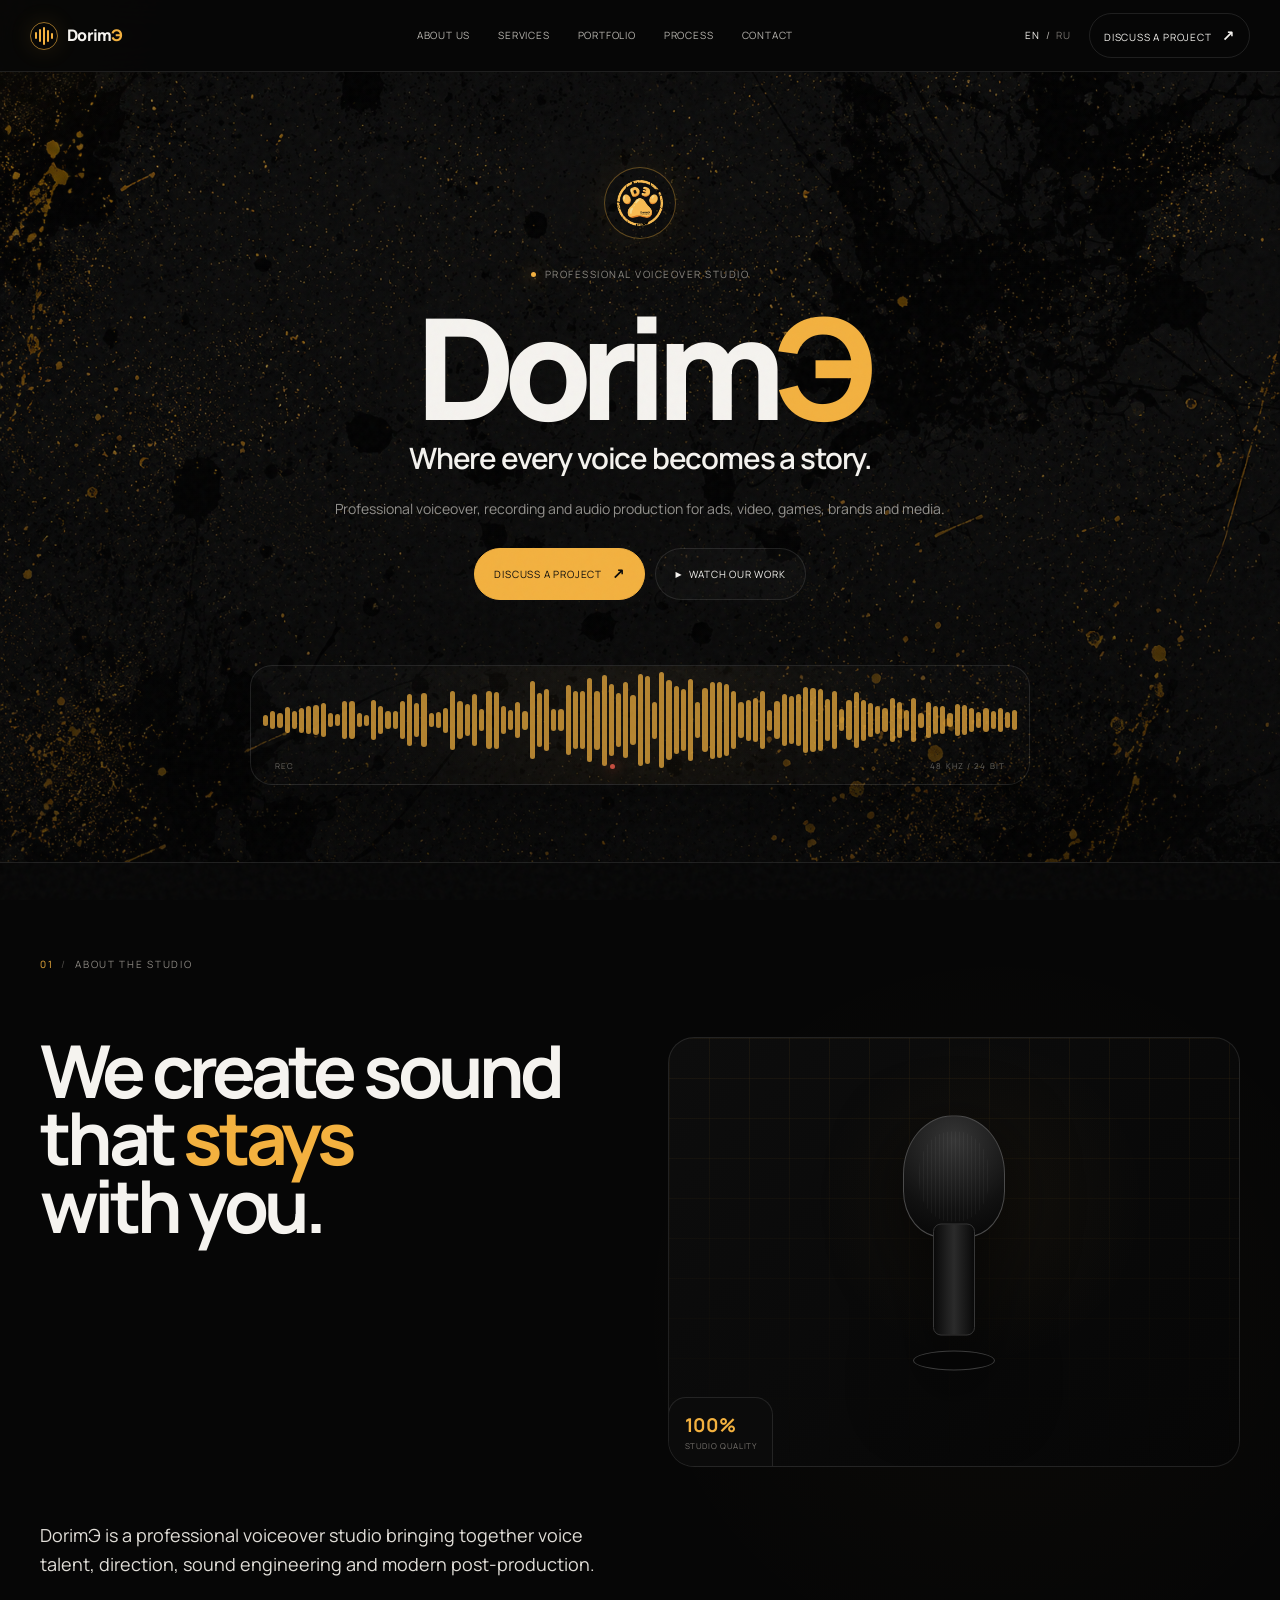
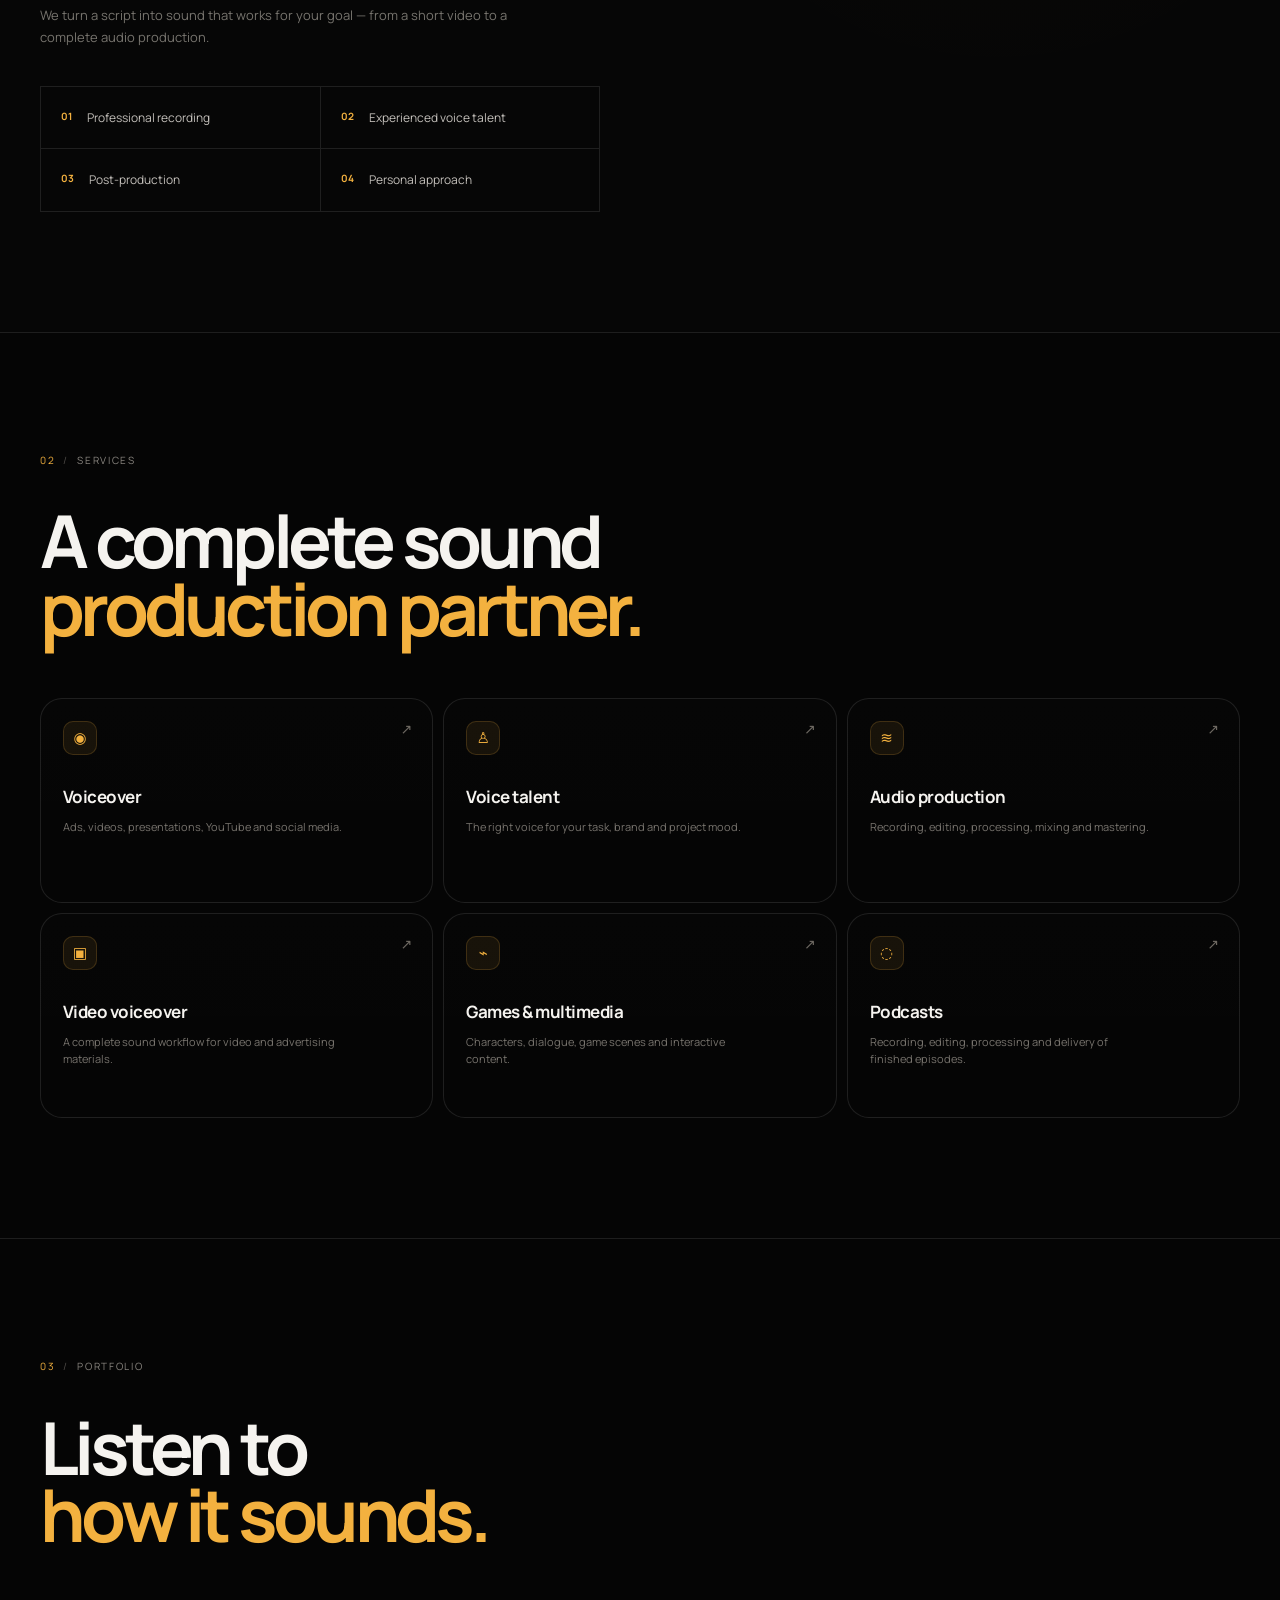
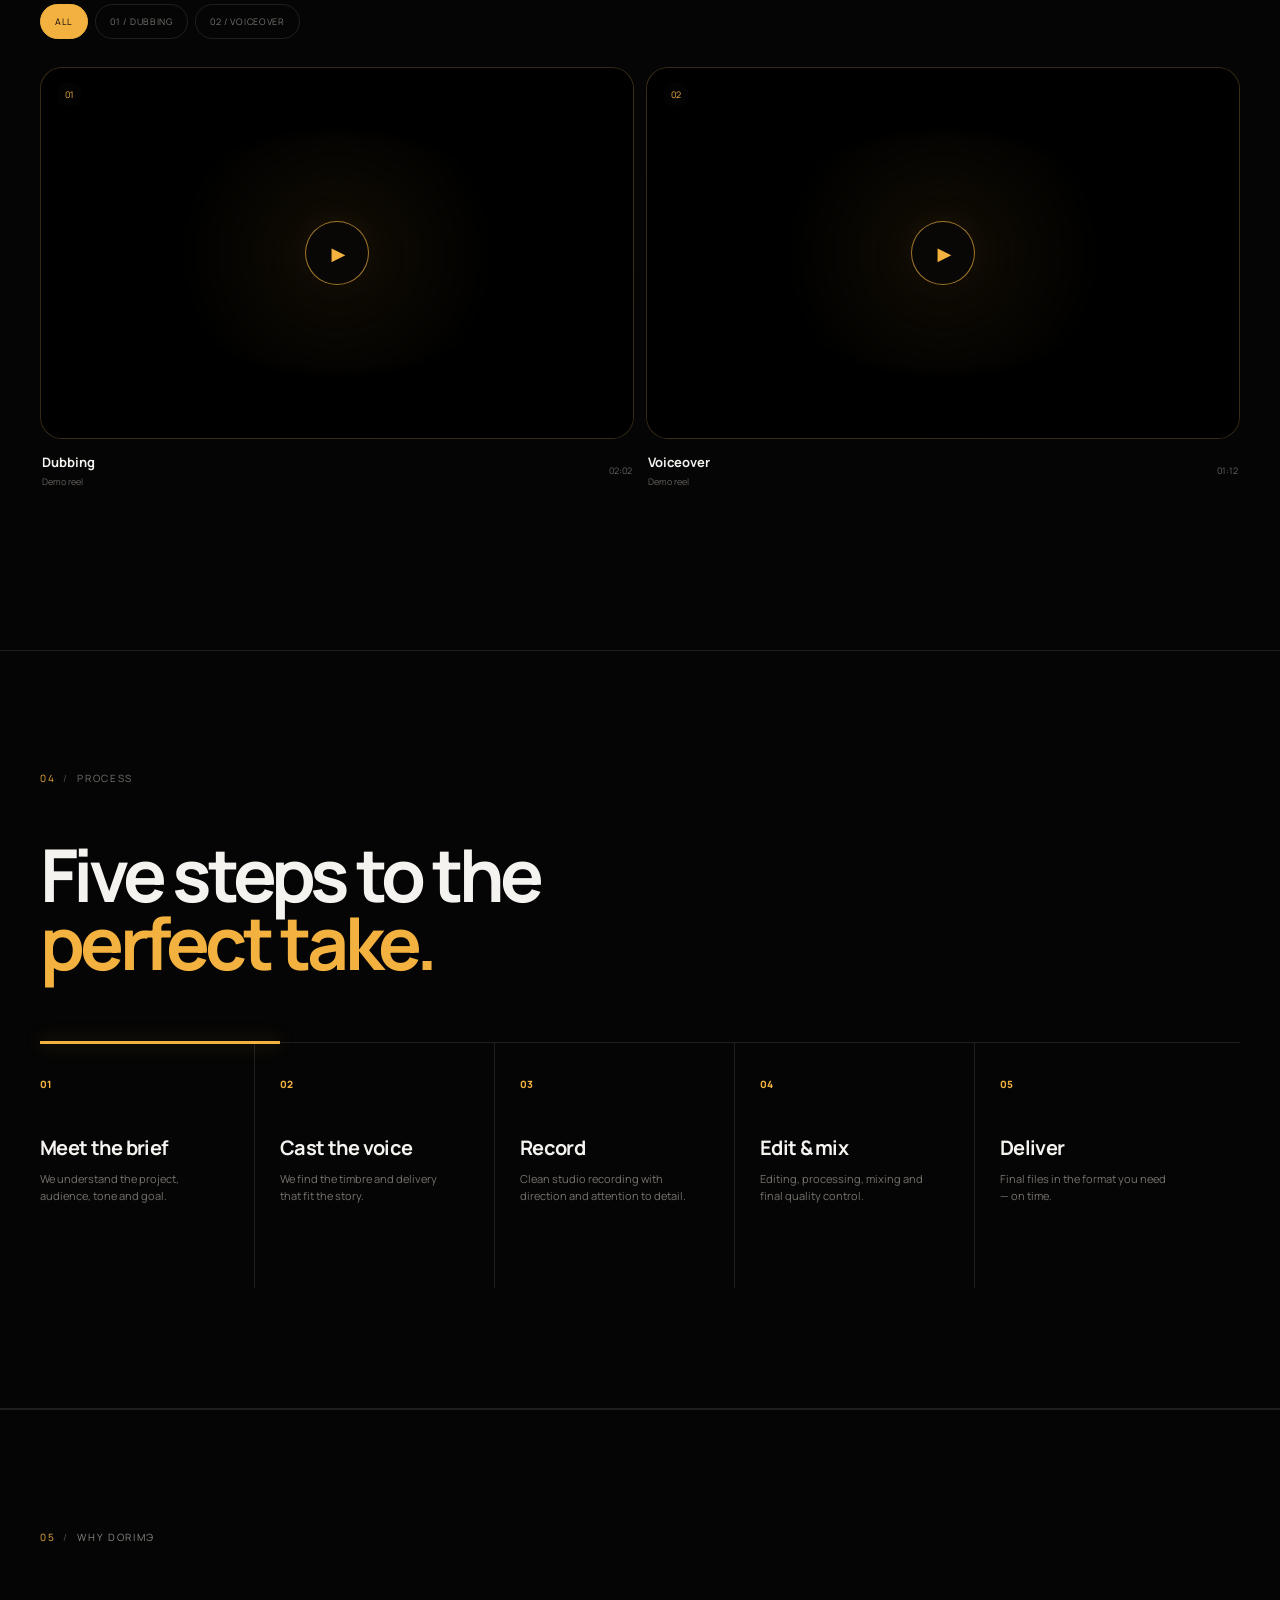
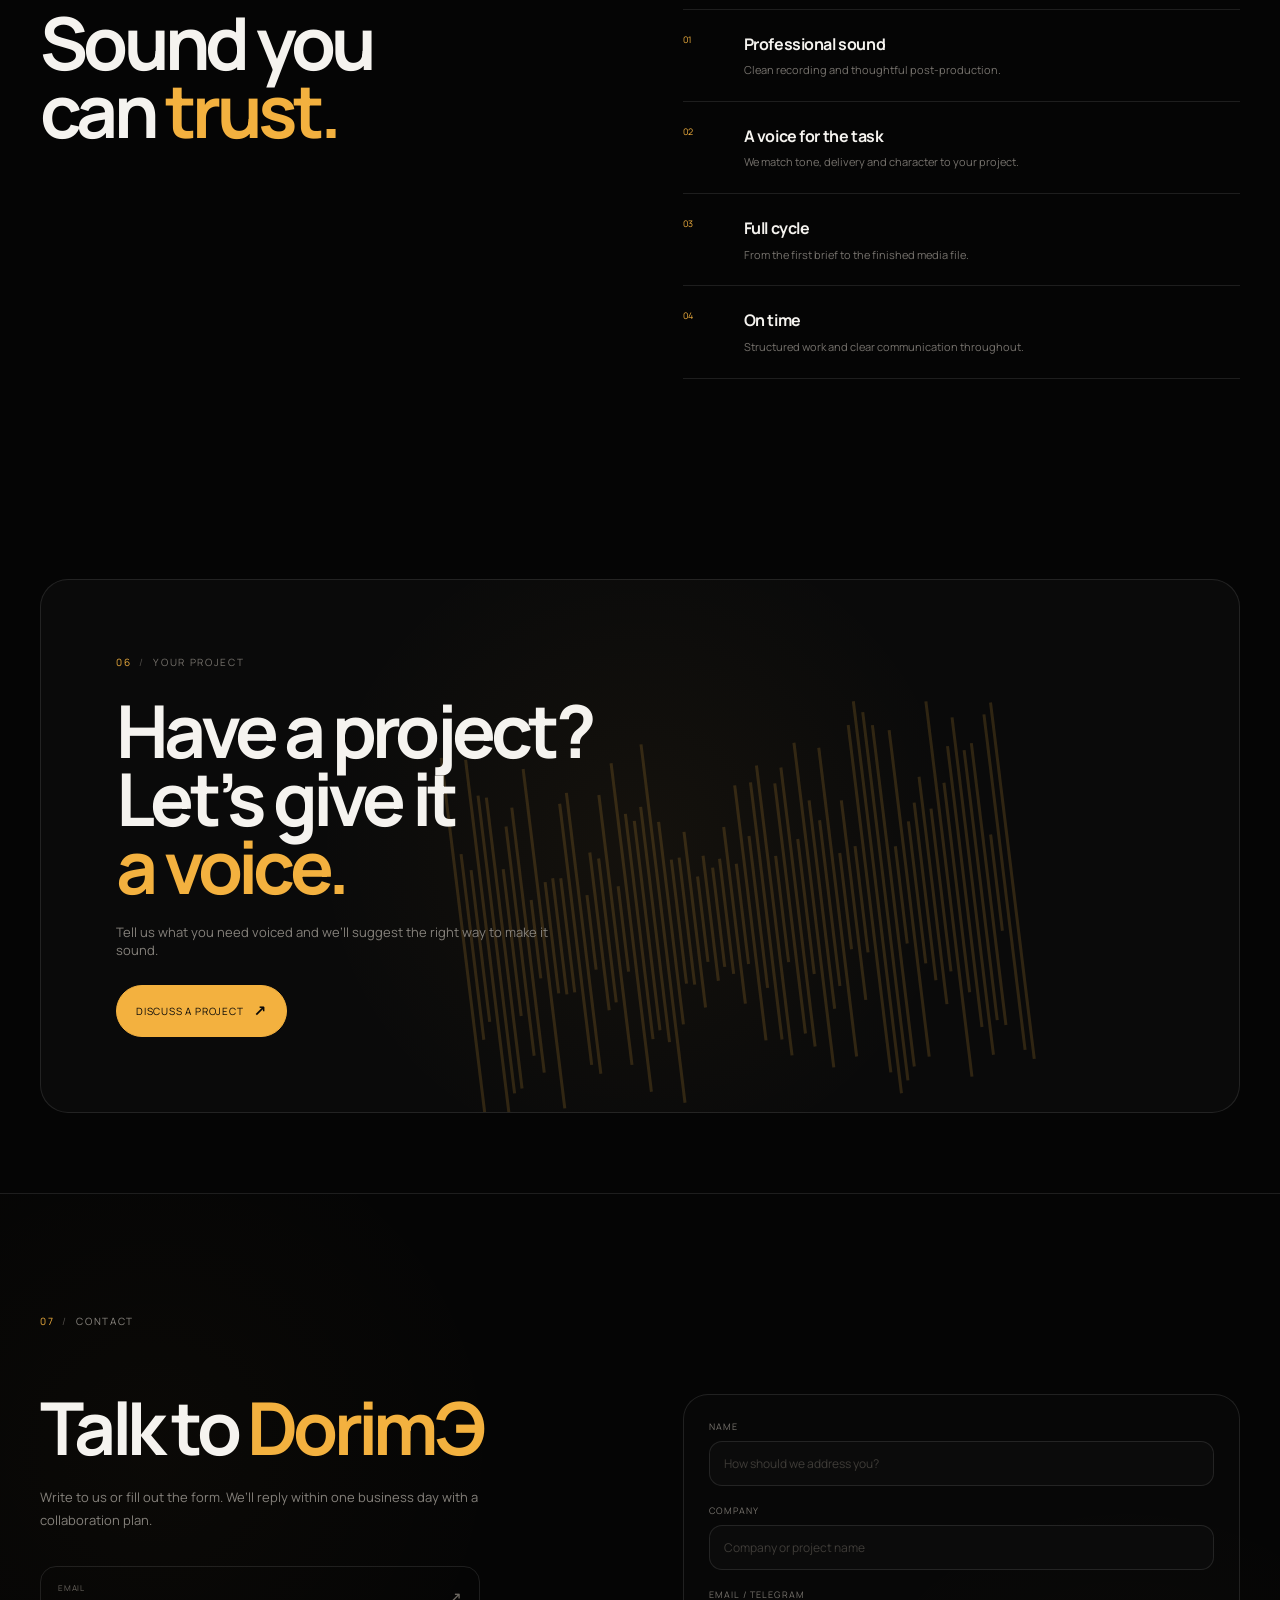
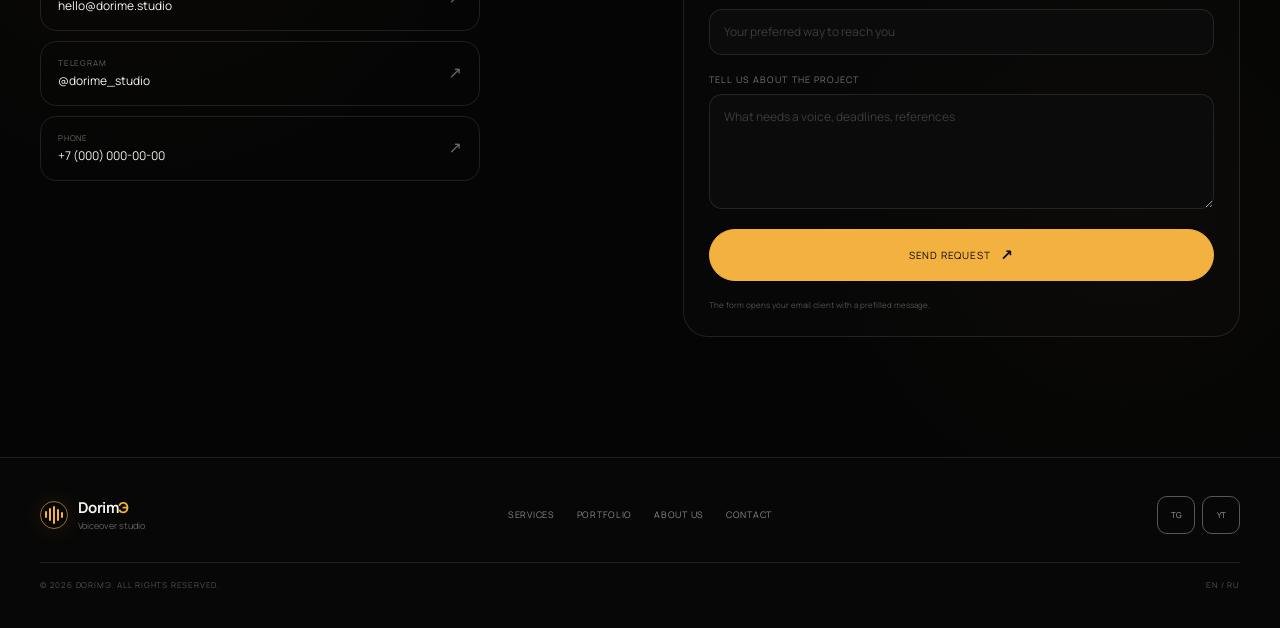
==== commit 75427096: "Update index.html" ====
--- a/index.html
+++ b/index.html
@@ -71,7 +71,9 @@
     <section id="contact" class="contact section-pad"><div class="section-label reveal"><span>07</span><b>/</b><span data-i18n="sections.contact">Contact</span></div><div class="contact-grid"><div class="contact-title reveal"><h2 data-i18n-html="contact.title">Talk to <em>DorimЭ</em></h2><p data-i18n="contact.text">Write to us or fill out the form. We’ll reply within one business day with a collaboration plan.</p><div class="contact-links"><a href="mailto:hello@dorime.studio"><span><small>Email</small>hello@dorime.studio</span><b>↗</b></a><a href="https://t.me/dorime_studio" data-placeholder-link><span><small>Telegram</small>@dorime_studio</span><b>↗</b></a><a href="#" data-placeholder-link><span><small>Phone</small>+7 (000) 000-00-00</span><b>↗</b></a></div></div>
       <form class="contact-form reveal reveal-delay" id="contact-form"><label><span data-i18n="form.name">Name</span><input name="name" type="text" placeholder="How should we address you?" data-i18n-placeholder="form.namePlaceholder" required></label><label><span data-i18n="form.company">Company</span><input name="company" type="text" placeholder="Company or project name" data-i18n-placeholder="form.companyPlaceholder"></label><label><span data-i18n="form.contact">Email / Telegram</span><input name="contact" type="text" placeholder="Your preferred way to reach you" data-i18n-placeholder="form.contactPlaceholder" required></label><label><span data-i18n="form.message">Tell us about the project</span><textarea name="message" rows="5" placeholder="What needs a voice, deadlines, references" data-i18n-placeholder="form.messagePlaceholder" required></textarea></label><button class="button button-primary" type="submit"><span data-i18n="form.submit">Send request</span><b>↗</b></button><p class="form-note" data-i18n="form.note">The form opens your email client with a prefilled message.</p></form></div></section>
   </main>
-  <footer class="site-footer"><div class="footer-top"><a class="footer-brand" href="#top"><span class="brand-mark" aria-hidden="true"><i></i><i></i><i></i><i></i><i></i></span><strong>Dorim<span>Э</span></strong><small data-i18n="footer.tag">Voiceover studio</small></a><div class="footer-nav"><a href="#services" data-i18n="nav.services">Services</a><a href="#portfolio" data-i18n="nav.portfolio">Portfolio</a><a href="#about" data-i18n="nav.about">About us</a><a href="#contact" data-i18n="nav.contact">Contact</a></div><div class="socials"><a href="https://t.me/dorimeru" data-placeholder-link>TG</a><a href="https://www.youtube.com/@dorimeru" data-placeholder-link>YT</a><a href="" data-placeholder-link>IG</a></div></div><div class="footer-bottom"><span data-i18n="footer.copy">© 2026 DorimЭ. All rights reserved.</span><span>EN / RU</span></div></footer>
+  <footer class="site-footer"><div class="footer-top"><a class="footer-brand" href="#top"><span class="brand-mark" aria-hidden="true"><i></i><i></i><i></i><i></i><i></i></span><strong>Dorim<span>Э</span></strong><small data-i18n="footer.tag">Voiceover studio</small></a><div class="footer-nav"><a href="#services" data-i18n="nav.services">Services</a><a href="#portfolio" data-i18n="nav.portfolio">Portfolio</a><a href="#about" data-i18n="nav.about">About us</a><a href="#contact" data-i18n="nav.contact">Contact</a></div><div class="socials"><a href="https://t.me/dorimeru" data-placeholder-link>TG</a><a href="https://www.youtube.com/@dorimeru" data-placeholder-link>YT</a> 
+	  <!--<a href="" data-placeholder-link>IG</a>-->
+  </div></div><div class="footer-bottom"><span data-i18n="footer.copy">© 2026 DorimЭ. All rights reserved.</span><span>EN / RU</span></div></footer>
   <script>
     document.addEventListener('DOMContentLoaded', () => {
       document.querySelectorAll('.video-card-video').forEach(card => {
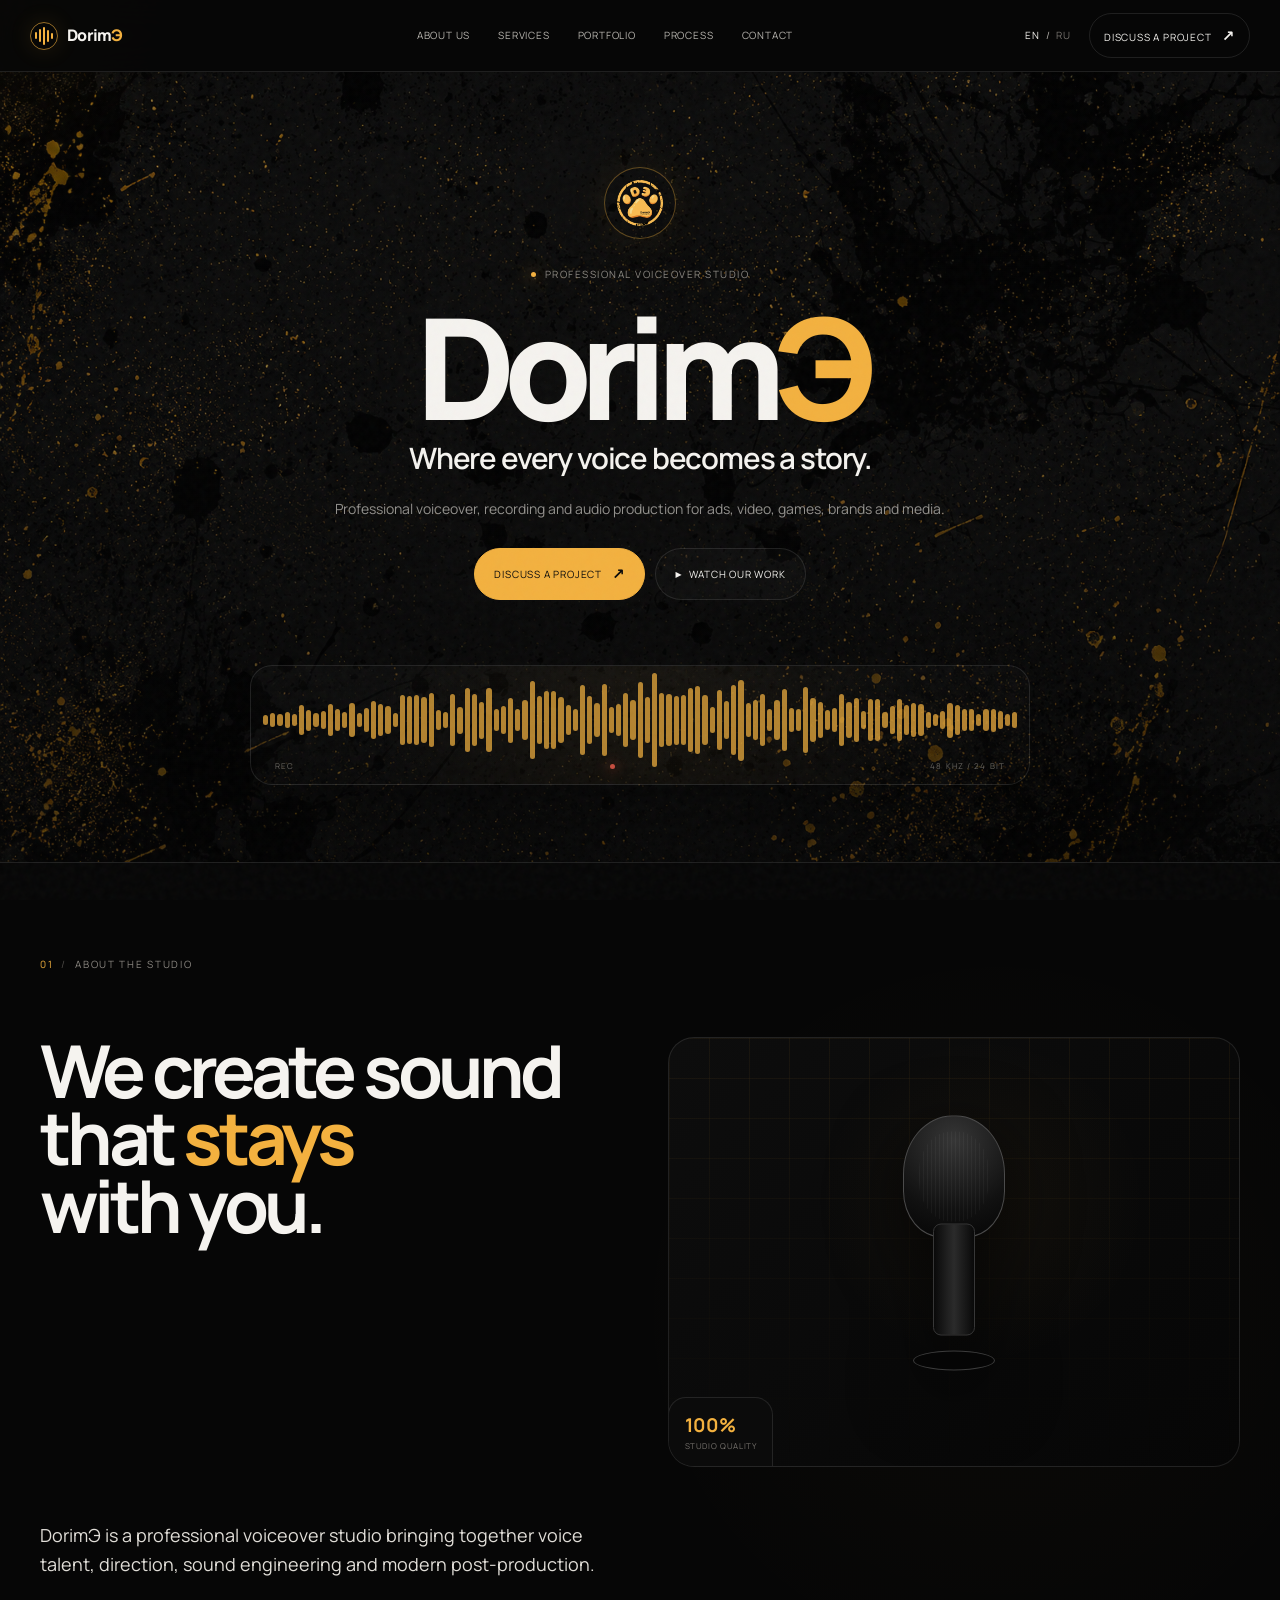
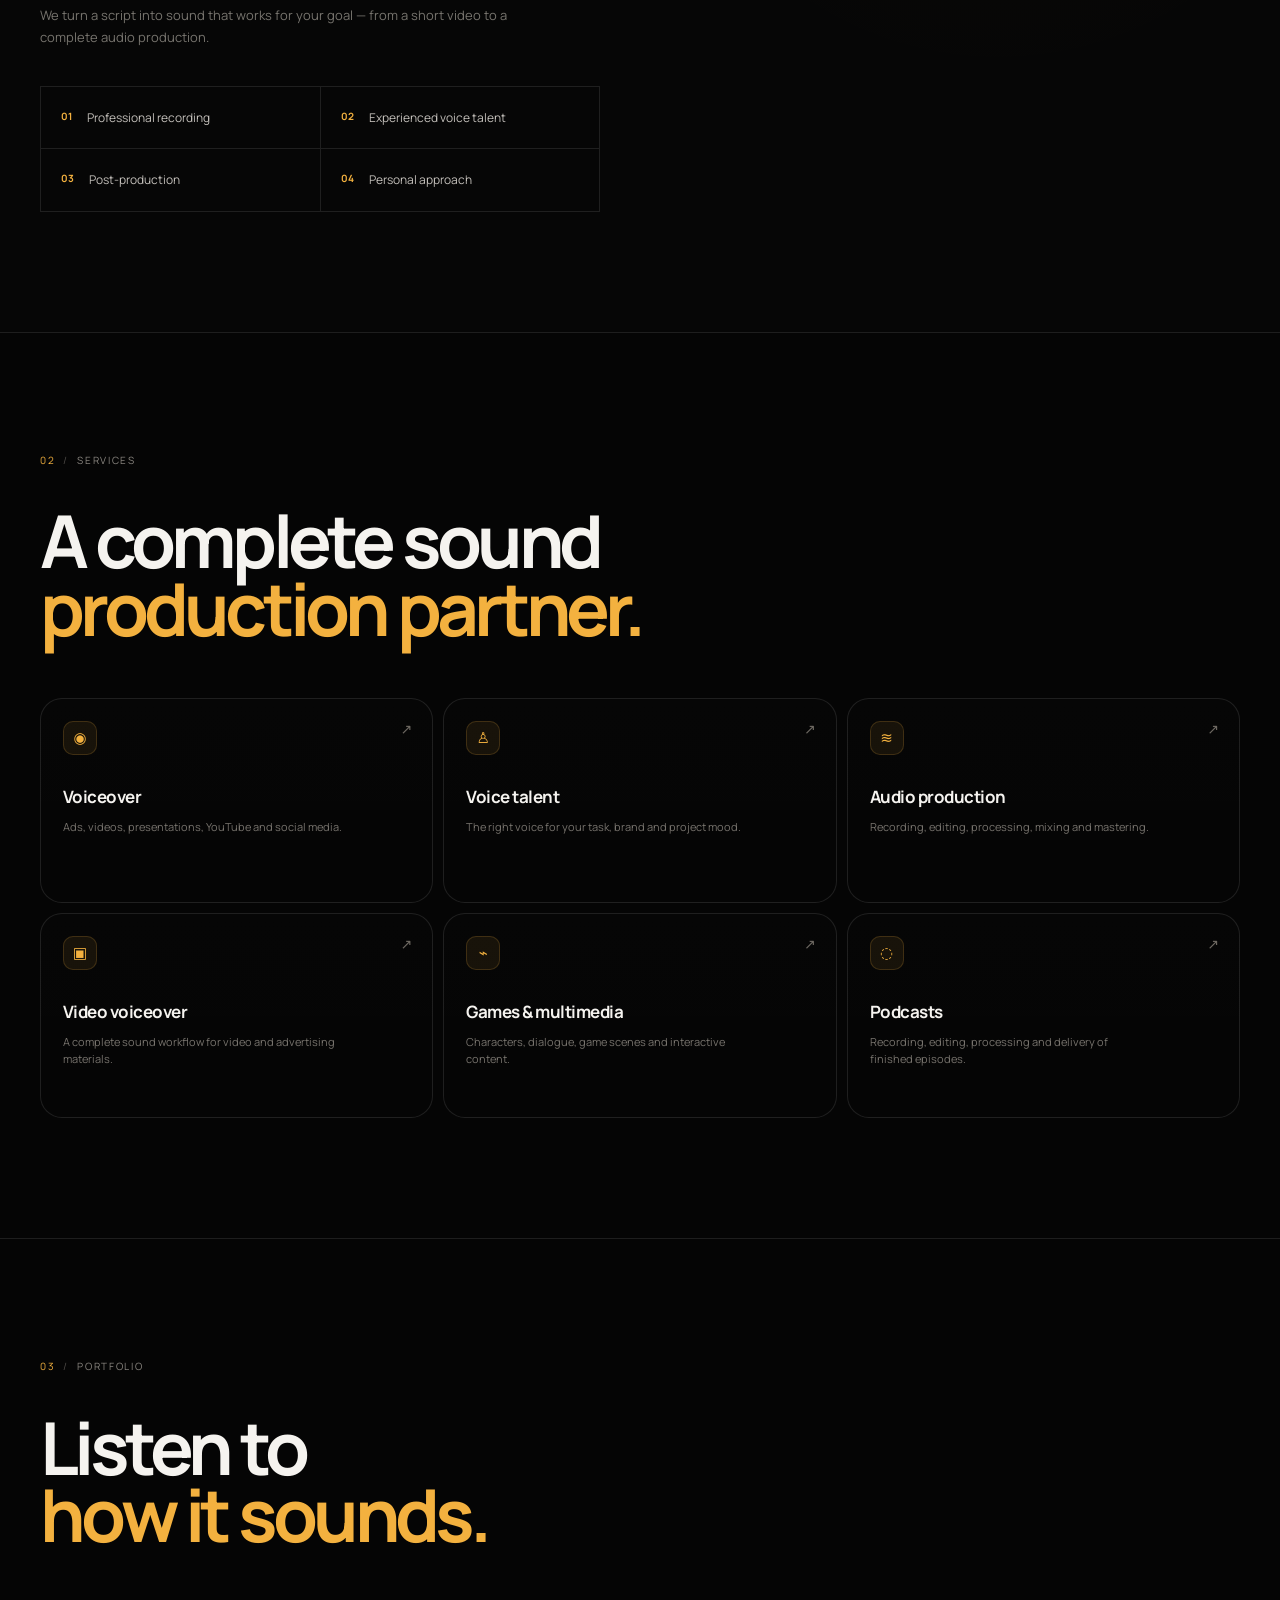
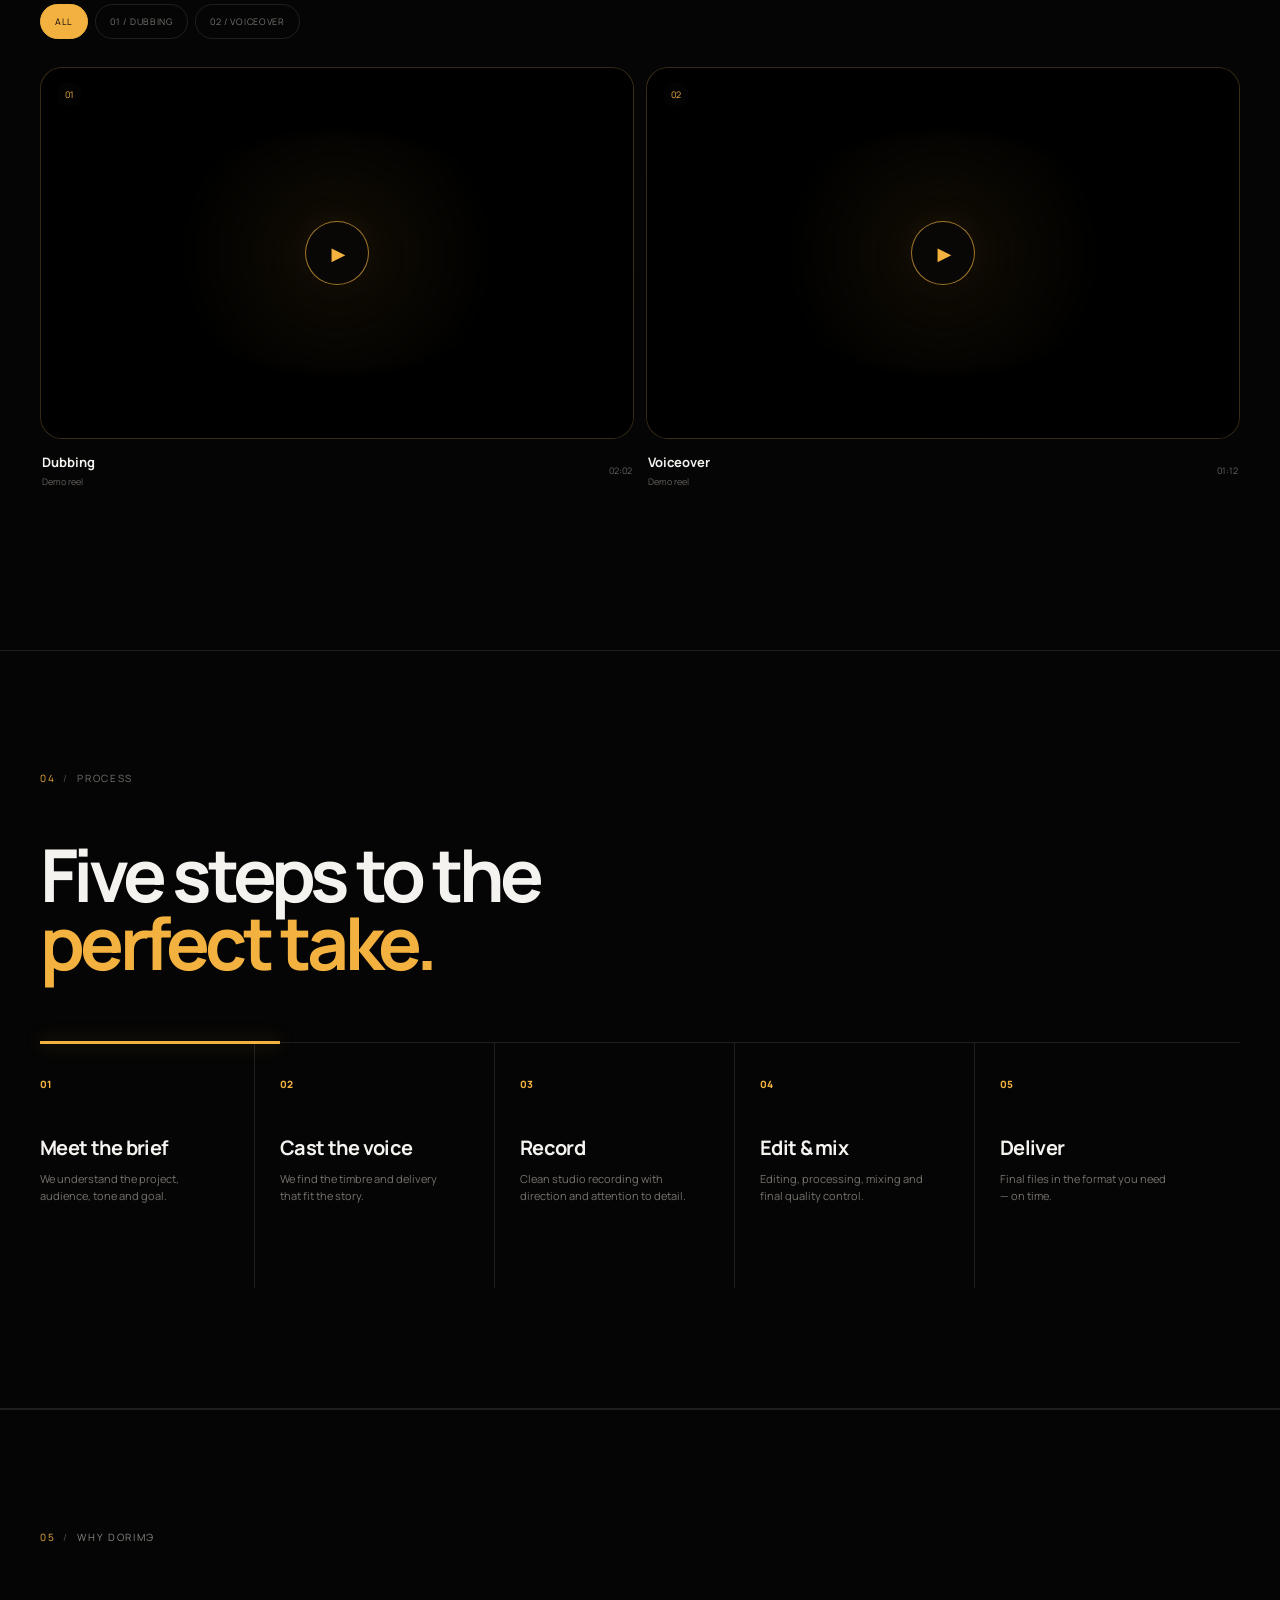
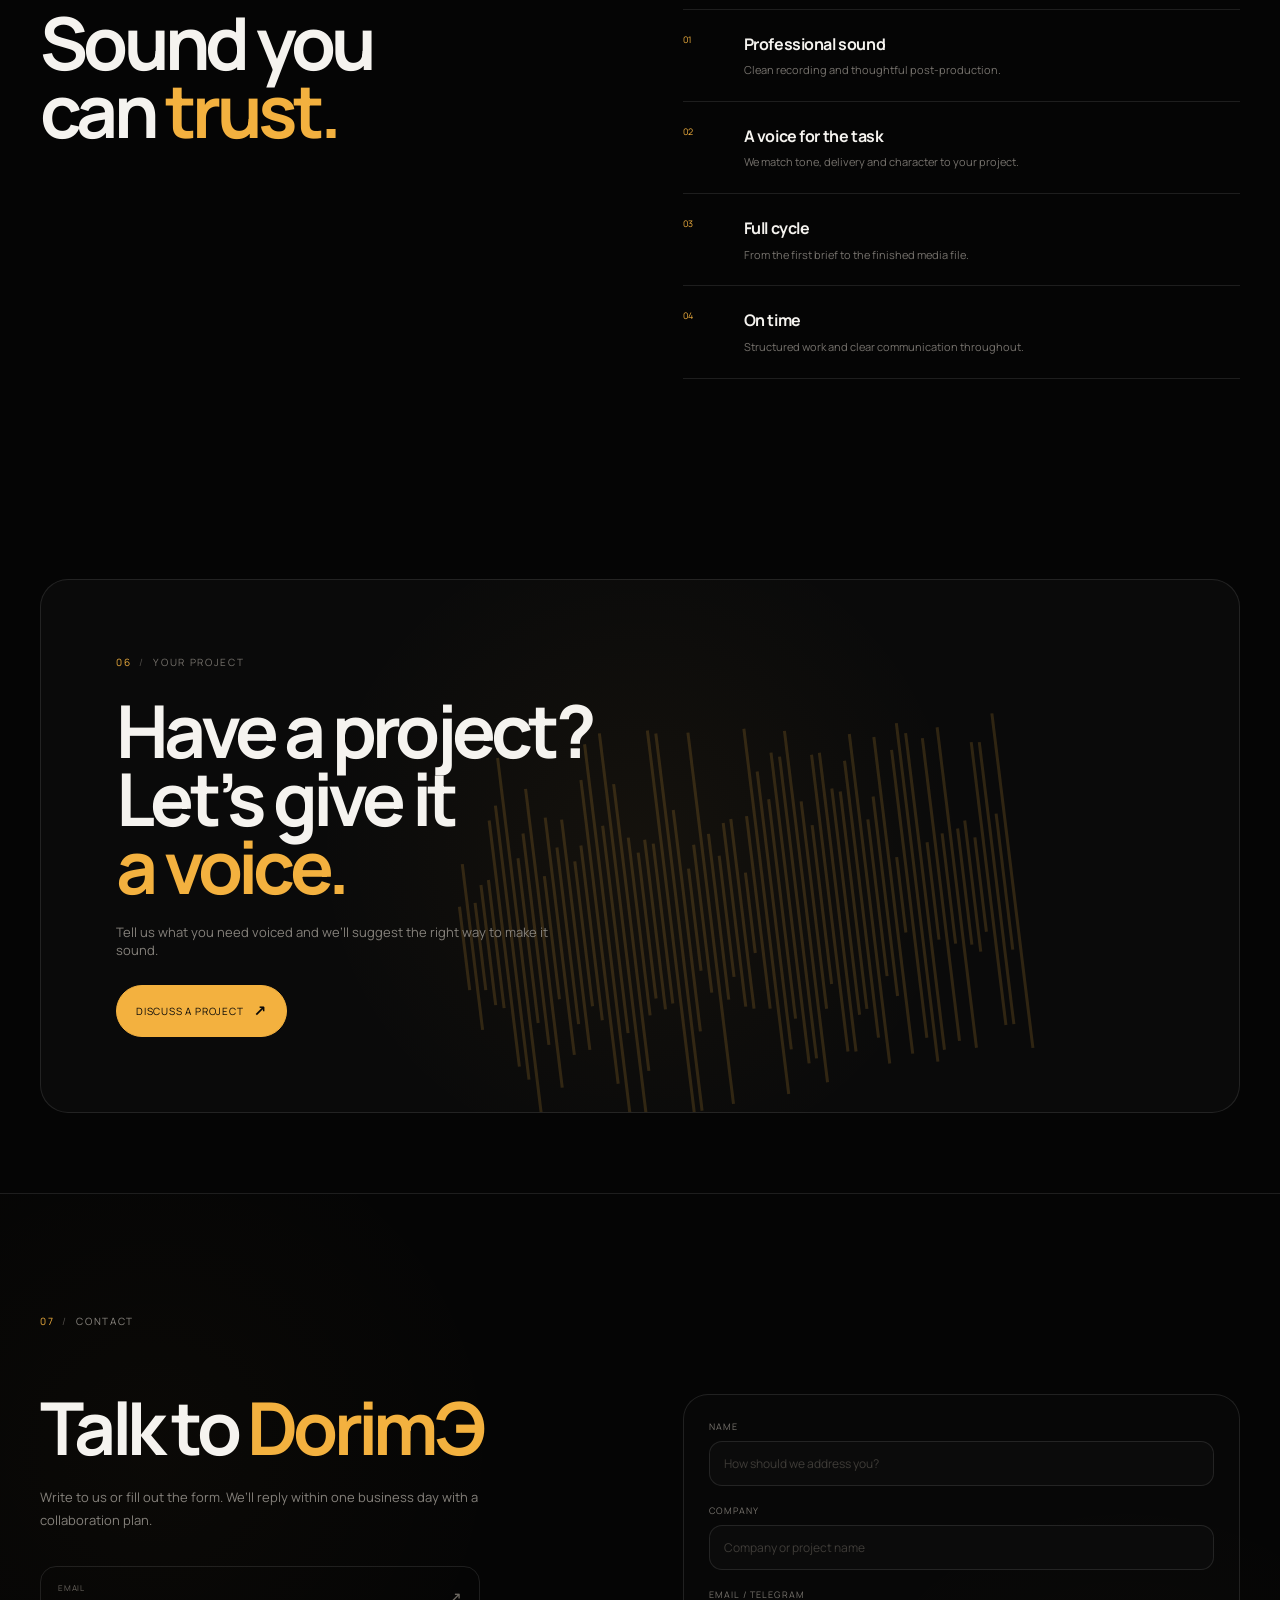
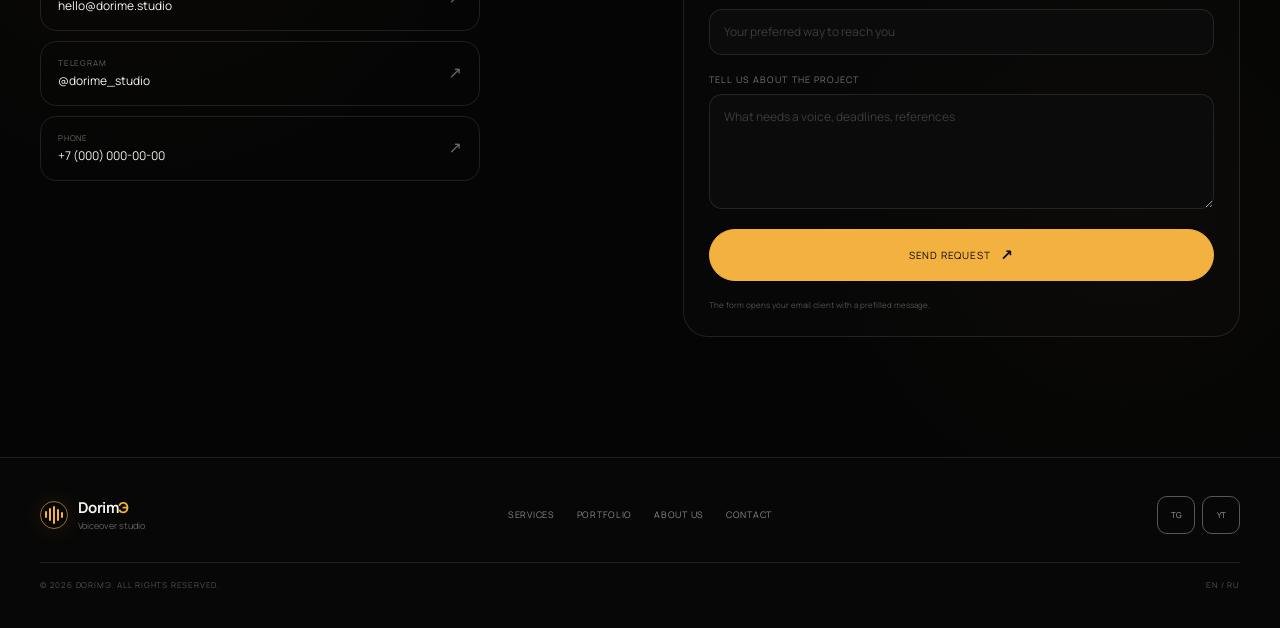
==== commit 8b4f5da5: "Update index.html" ====
--- a/index.html
+++ b/index.html
@@ -69,7 +69,18 @@
     <section class="why section-pad"><div class="section-label reveal"><span>05</span><b>/</b><span data-i18n="sections.why">Why DorimЭ</span></div><div class="why-grid"><div class="why-intro reveal"><h2 data-i18n-html="why.title">Sound you<br>can <em>trust.</em></h2></div><div class="why-items"><article class="why-item reveal"><span>01</span><div><h3 data-i18n="why.1.title">Professional sound</h3><p data-i18n="why.1.text">Clean recording and thoughtful post-production.</p></div></article><article class="why-item reveal"><span>02</span><div><h3 data-i18n="why.2.title">A voice for the task</h3><p data-i18n="why.2.text">We match tone, delivery and character to your project.</p></div></article><article class="why-item reveal"><span>03</span><div><h3 data-i18n="why.3.title">Full cycle</h3><p data-i18n="why.3.text">From the first brief to the finished media file.</p></div></article><article class="why-item reveal"><span>04</span><div><h3 data-i18n="why.4.title">On time</h3><p data-i18n="why.4.text">Structured work and clear communication throughout.</p></div></article></div></div></section>
     <section class="cta section-pad"><div class="cta-inner reveal"><div class="cta-wave" data-wave="cta"></div><div class="cta-content"><div class="section-label"><span>06</span><b>/</b><span data-i18n="sections.cta">Your project</span></div><h2 data-i18n-html="cta.title">Have a project?<br>Let’s give it<br><em>a voice.</em></h2><p data-i18n="cta.text">Tell us what you need voiced and we’ll suggest the right way to make it sound.</p><a class="button button-primary" href="#contact"><span data-i18n="cta.discuss">Discuss a project</span><b>↗</b></a></div></div></section>
     <section id="contact" class="contact section-pad"><div class="section-label reveal"><span>07</span><b>/</b><span data-i18n="sections.contact">Contact</span></div><div class="contact-grid"><div class="contact-title reveal"><h2 data-i18n-html="contact.title">Talk to <em>DorimЭ</em></h2><p data-i18n="contact.text">Write to us or fill out the form. We’ll reply within one business day with a collaboration plan.</p><div class="contact-links"><a href="mailto:hello@dorime.studio"><span><small>Email</small>hello@dorime.studio</span><b>↗</b></a><a href="https://t.me/dorime_studio" data-placeholder-link><span><small>Telegram</small>@dorime_studio</span><b>↗</b></a><a href="#" data-placeholder-link><span><small>Phone</small>+7 (000) 000-00-00</span><b>↗</b></a></div></div>
-      <form class="contact-form reveal reveal-delay" id="contact-form"><label><span data-i18n="form.name">Name</span><input name="name" type="text" placeholder="How should we address you?" data-i18n-placeholder="form.namePlaceholder" required></label><label><span data-i18n="form.company">Company</span><input name="company" type="text" placeholder="Company or project name" data-i18n-placeholder="form.companyPlaceholder"></label><label><span data-i18n="form.contact">Email / Telegram</span><input name="contact" type="text" placeholder="Your preferred way to reach you" data-i18n-placeholder="form.contactPlaceholder" required></label><label><span data-i18n="form.message">Tell us about the project</span><textarea name="message" rows="5" placeholder="What needs a voice, deadlines, references" data-i18n-placeholder="form.messagePlaceholder" required></textarea></label><button class="button button-primary" type="submit"><span data-i18n="form.submit">Send request</span><b>↗</b></button><p class="form-note" data-i18n="form.note">The form opens your email client with a prefilled message.</p></form></div></section>
+      <form class="contact-form reveal reveal-delay" id="contact-form">
+		  <input type="hidden" name="access_key" value="d5dee1f5-c174-4c8a-99db-13ac68e37d8b">
+		  
+  <label><span data-i18n="form.name">Name</span><input name="name" type="text" placeholder="How should we address you?" data-i18n-placeholder="form.namePlaceholder" required></label>
+  <label><span data-i18n="form.company">Company</span><input name="company" type="text" placeholder="Company or project name" data-i18n-placeholder="form.companyPlaceholder"></label>
+  <label><span data-i18n="form.contact">Email / Telegram</span><input name="contact" type="text" placeholder="Your preferred way to reach you" data-i18n-placeholder="form.contactPlaceholder" required></label>
+  <label><span data-i18n="form.message">Tell us about the project</span><textarea name="message" rows="5" placeholder="What needs a voice, deadlines, references" data-i18n-placeholder="form.messagePlaceholder" required></textarea></label>
+  <button class="button button-primary" type="submit"><span data-i18n="form.submit">Send request</span><b>↗</b></button>
+  
+  <p class="form-note" data-i18n="form.note">The form sends a message directly to our email without opening your mail app.</p>
+</form>
+	</div></section>
   </main>
   <footer class="site-footer"><div class="footer-top"><a class="footer-brand" href="#top"><span class="brand-mark" aria-hidden="true"><i></i><i></i><i></i><i></i><i></i></span><strong>Dorim<span>Э</span></strong><small data-i18n="footer.tag">Voiceover studio</small></a><div class="footer-nav"><a href="#services" data-i18n="nav.services">Services</a><a href="#portfolio" data-i18n="nav.portfolio">Portfolio</a><a href="#about" data-i18n="nav.about">About us</a><a href="#contact" data-i18n="nav.contact">Contact</a></div><div class="socials"><a href="https://t.me/dorimeru" data-placeholder-link>TG</a><a href="https://www.youtube.com/@dorimeru" data-placeholder-link>YT</a> 
 	  <!--<a href="" data-placeholder-link>IG</a>-->
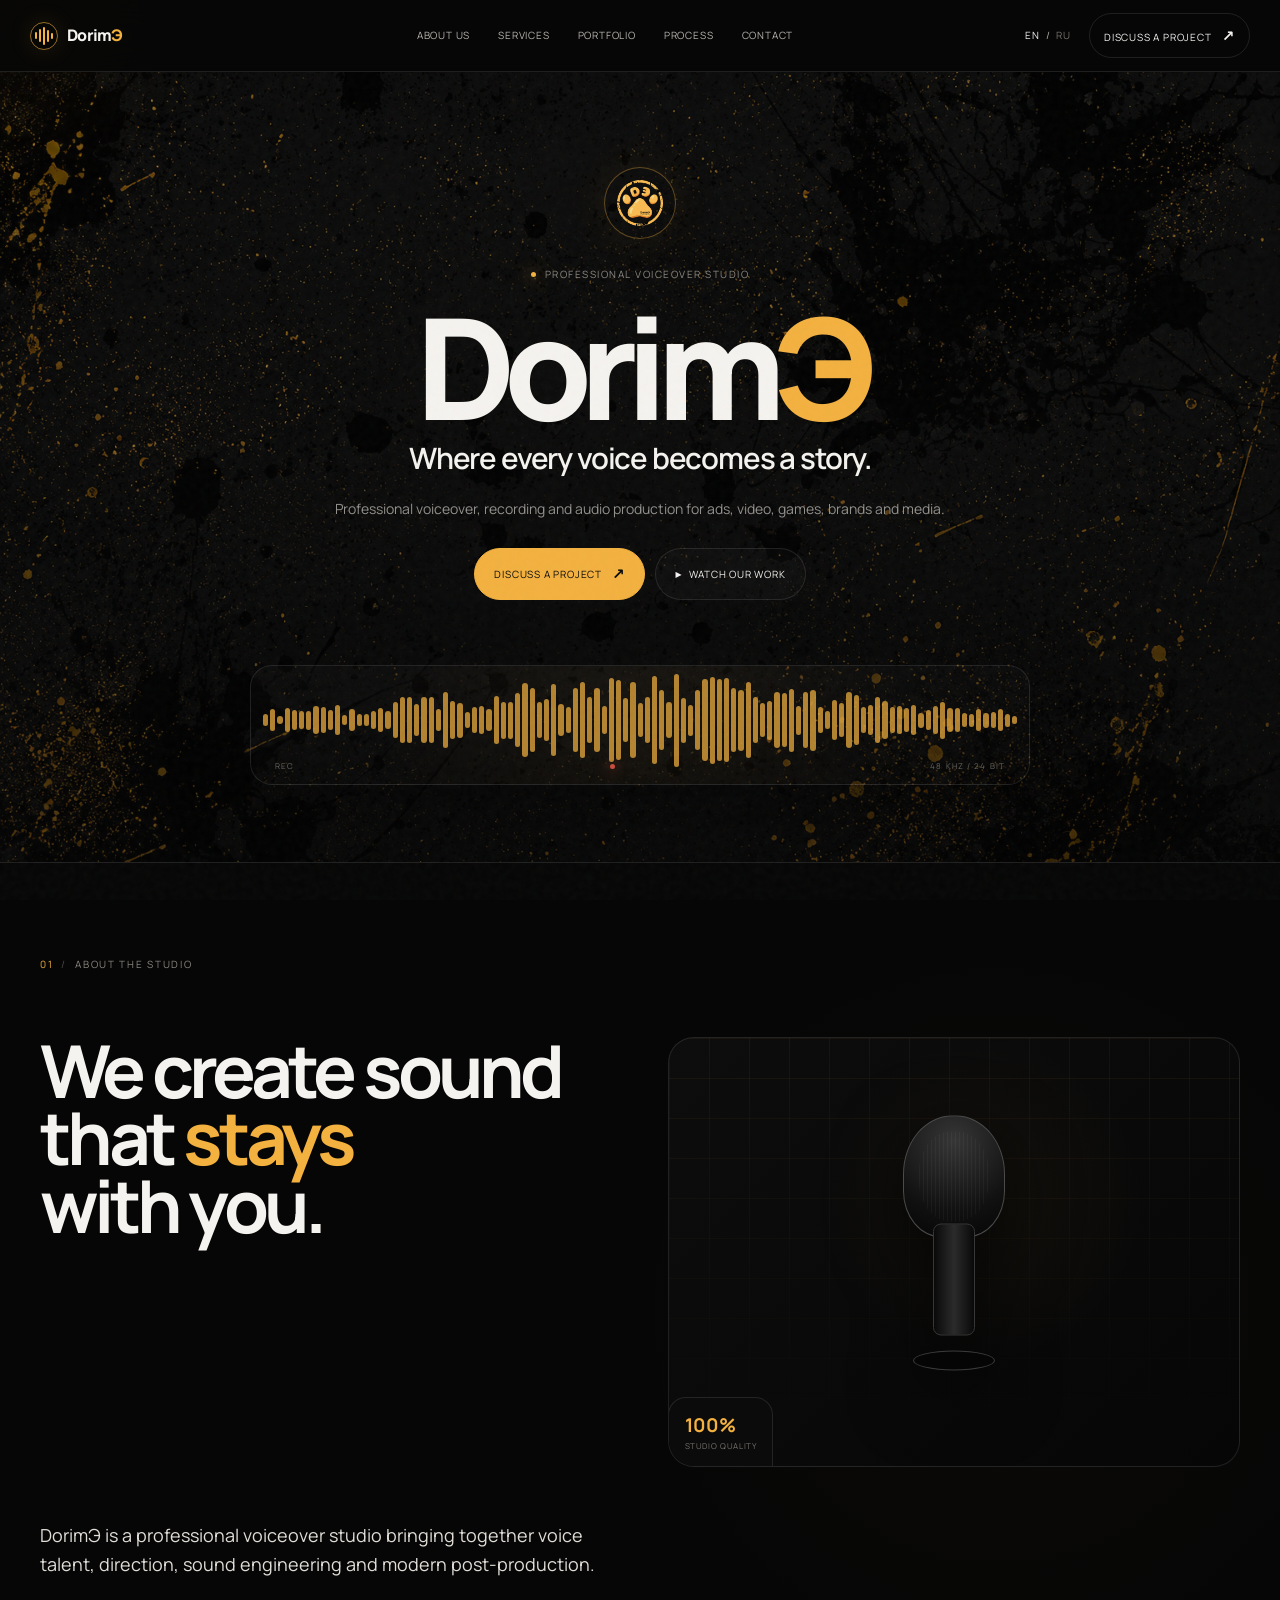
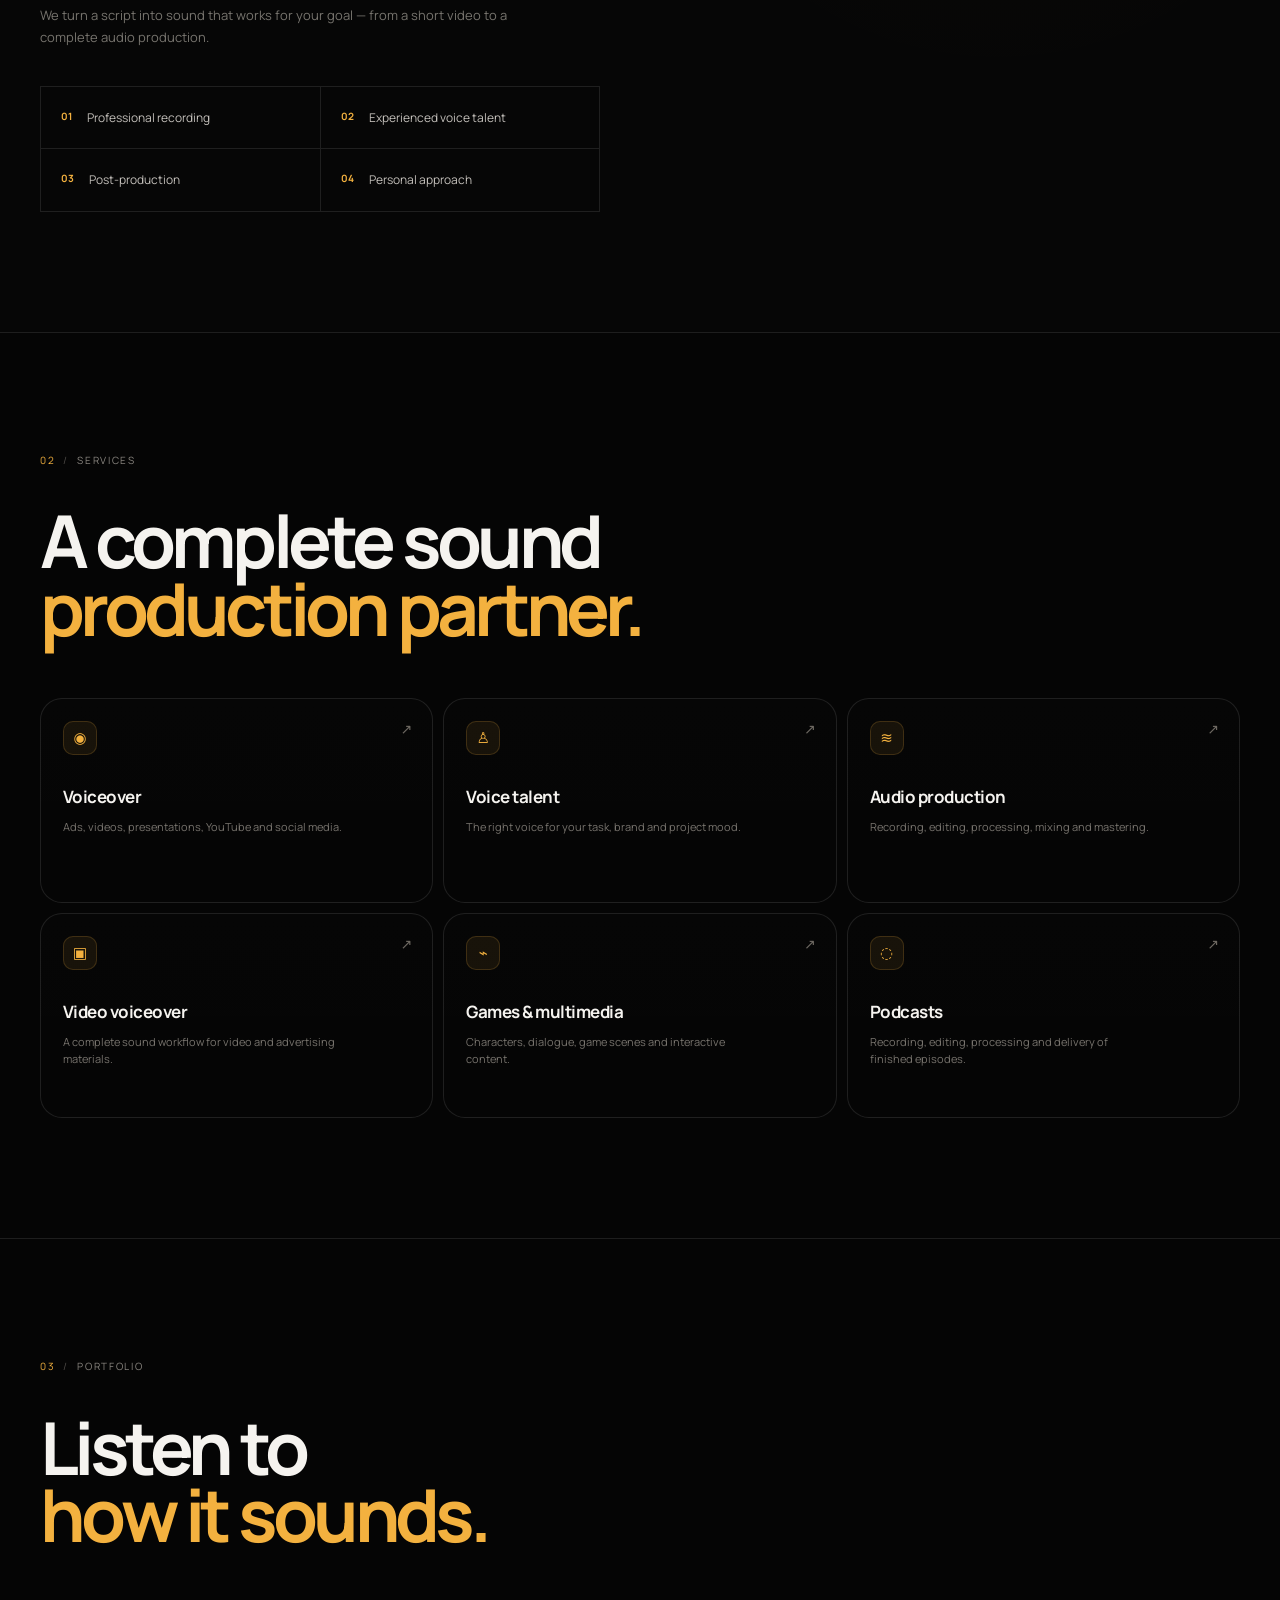
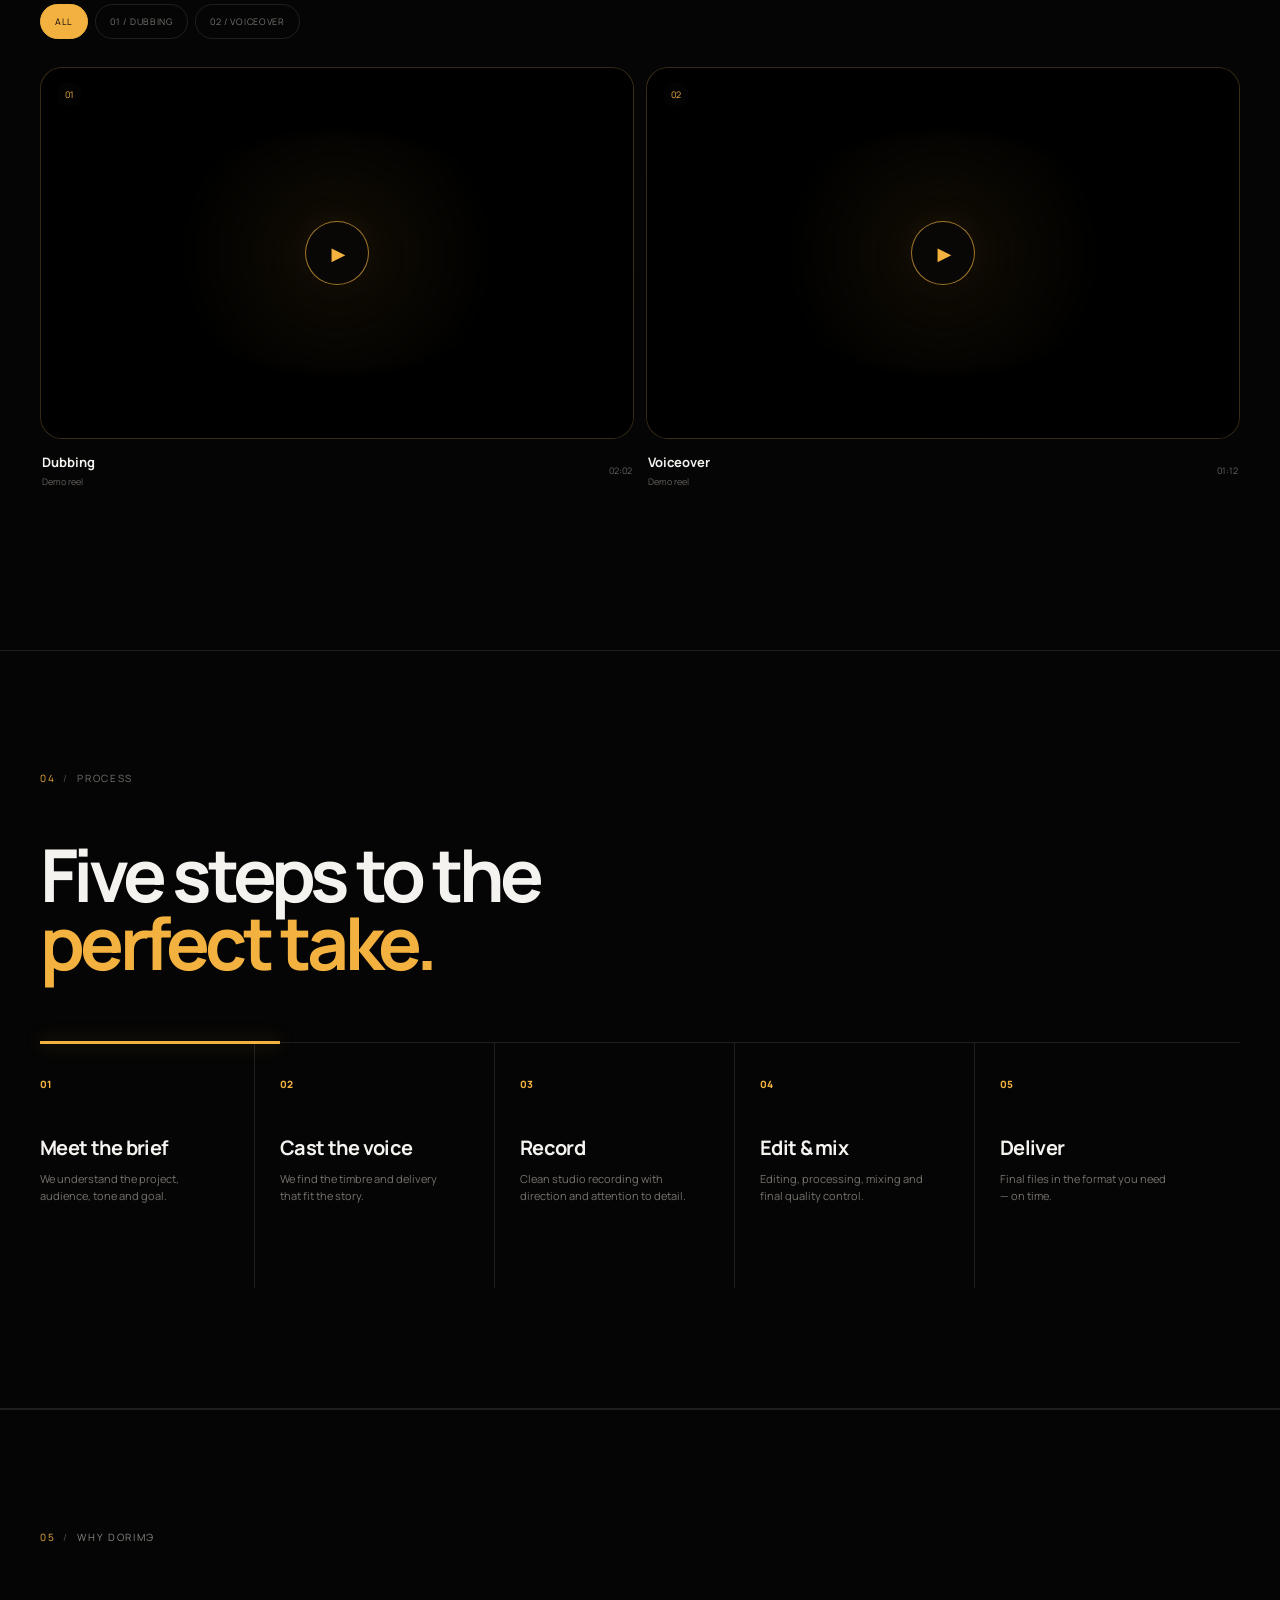
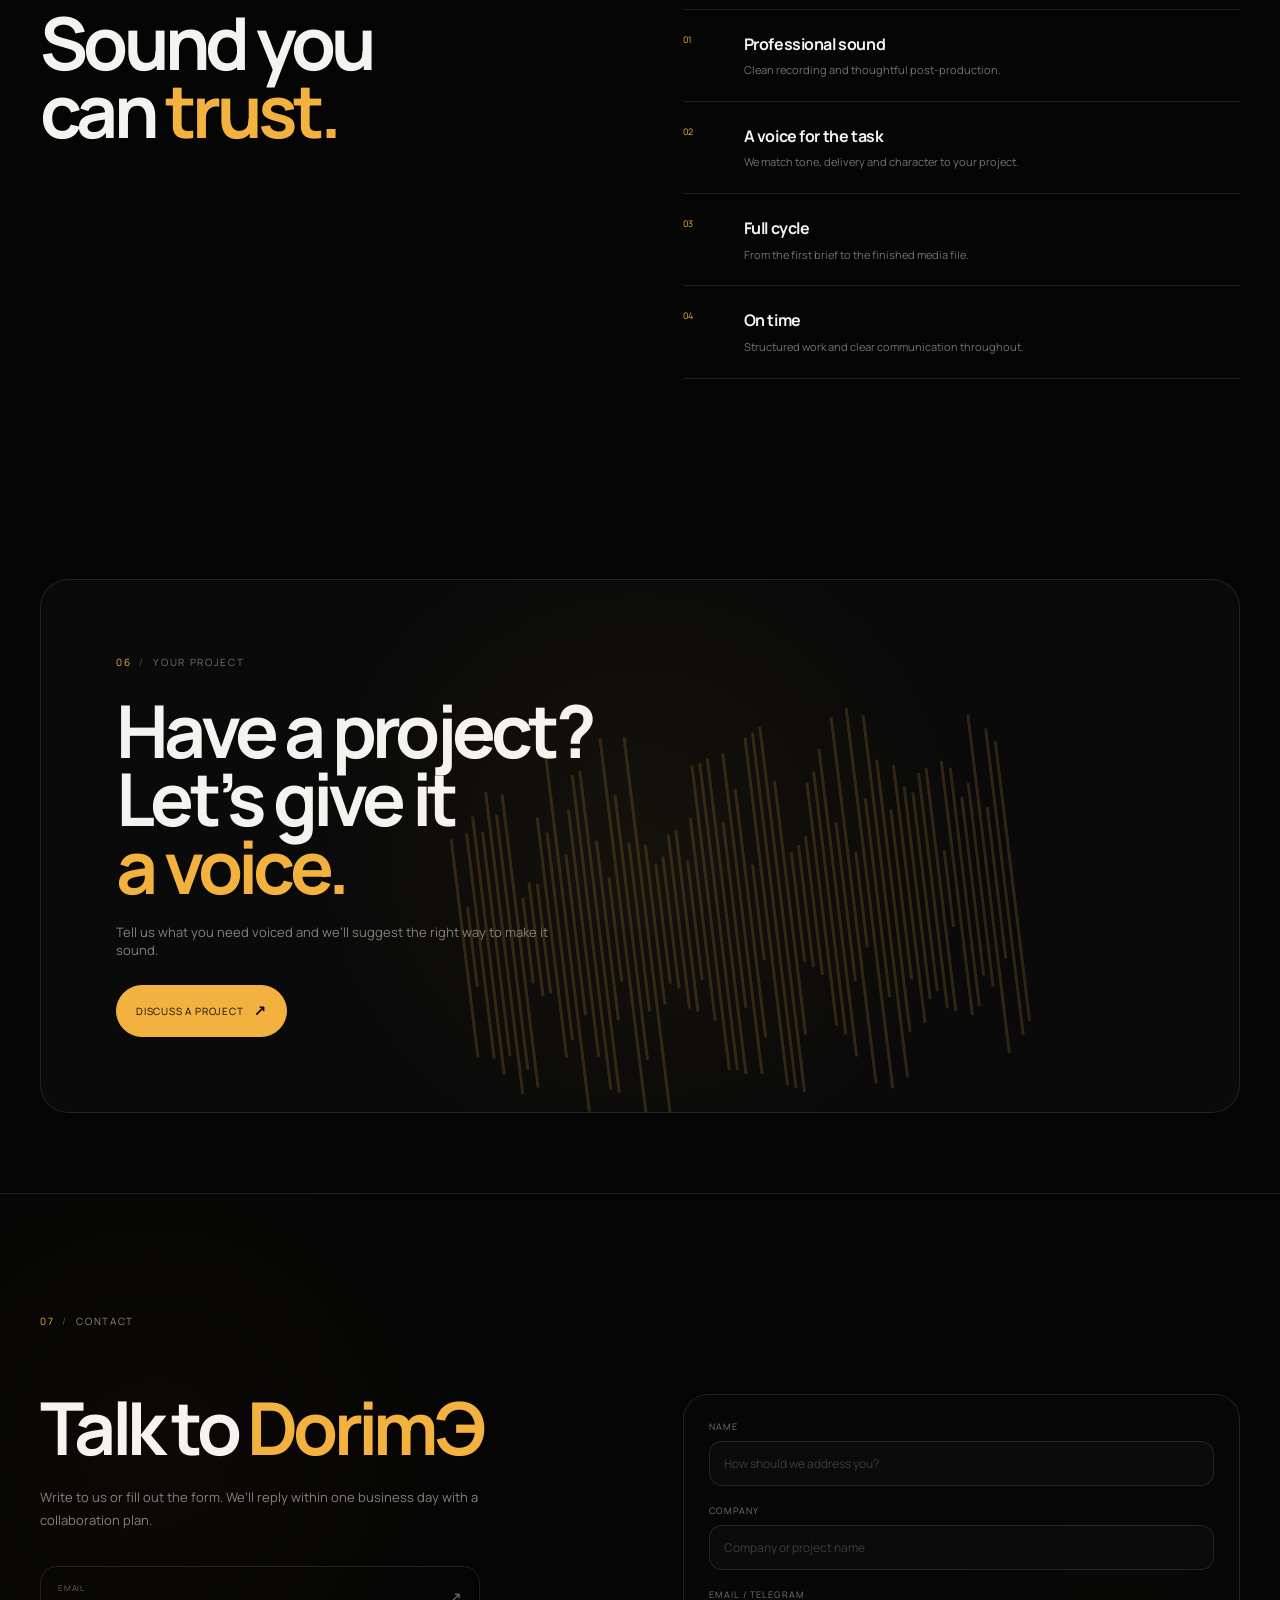
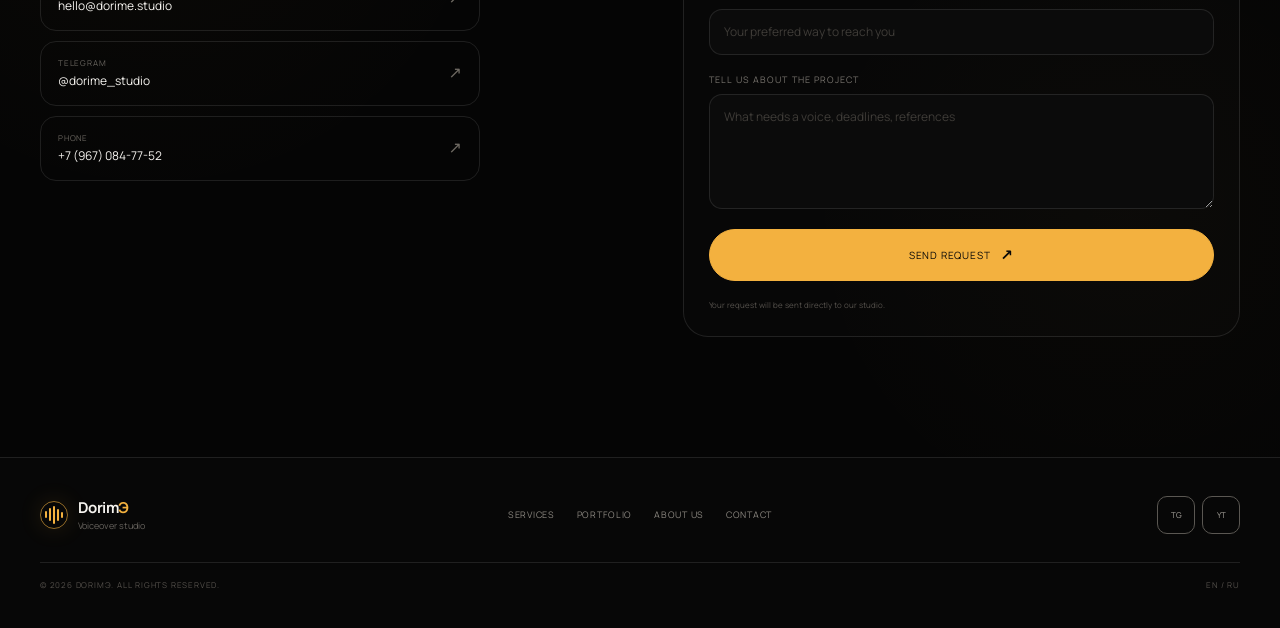
==== commit 53774ab0: "Update index.html" ====
--- a/index.html
+++ b/index.html
@@ -68,7 +68,7 @@
     <section id="process" class="process section-pad"><div class="section-label reveal"><span>04</span><b>/</b><span data-i18n="sections.process">Process</span></div><div class="process-head reveal"><h2 data-i18n-html="process.title">Five steps to the<br><em>perfect take.</em></h2></div><div class="timeline"><div class="timeline-progress"></div><div class="step reveal"><span>01</span><div><h3 data-i18n="process.1.title">Meet the brief</h3><p data-i18n="process.1.text">We understand the project, audience, tone and goal.</p></div></div><div class="step reveal"><span>02</span><div><h3 data-i18n="process.2.title">Cast the voice</h3><p data-i18n="process.2.text">We find the timbre and delivery that fit the story.</p></div></div><div class="step reveal"><span>03</span><div><h3 data-i18n="process.3.title">Record</h3><p data-i18n="process.3.text">Clean studio recording with direction and attention to detail.</p></div></div><div class="step reveal"><span>04</span><div><h3 data-i18n="process.4.title">Edit & mix</h3><p data-i18n="process.4.text">Editing, processing, mixing and final quality control.</p></div></div><div class="step reveal"><span>05</span><div><h3 data-i18n="process.5.title">Deliver</h3><p data-i18n="process.5.text">Final files in the format you need — on time.</p></div></div></div></section>
     <section class="why section-pad"><div class="section-label reveal"><span>05</span><b>/</b><span data-i18n="sections.why">Why DorimЭ</span></div><div class="why-grid"><div class="why-intro reveal"><h2 data-i18n-html="why.title">Sound you<br>can <em>trust.</em></h2></div><div class="why-items"><article class="why-item reveal"><span>01</span><div><h3 data-i18n="why.1.title">Professional sound</h3><p data-i18n="why.1.text">Clean recording and thoughtful post-production.</p></div></article><article class="why-item reveal"><span>02</span><div><h3 data-i18n="why.2.title">A voice for the task</h3><p data-i18n="why.2.text">We match tone, delivery and character to your project.</p></div></article><article class="why-item reveal"><span>03</span><div><h3 data-i18n="why.3.title">Full cycle</h3><p data-i18n="why.3.text">From the first brief to the finished media file.</p></div></article><article class="why-item reveal"><span>04</span><div><h3 data-i18n="why.4.title">On time</h3><p data-i18n="why.4.text">Structured work and clear communication throughout.</p></div></article></div></div></section>
     <section class="cta section-pad"><div class="cta-inner reveal"><div class="cta-wave" data-wave="cta"></div><div class="cta-content"><div class="section-label"><span>06</span><b>/</b><span data-i18n="sections.cta">Your project</span></div><h2 data-i18n-html="cta.title">Have a project?<br>Let’s give it<br><em>a voice.</em></h2><p data-i18n="cta.text">Tell us what you need voiced and we’ll suggest the right way to make it sound.</p><a class="button button-primary" href="#contact"><span data-i18n="cta.discuss">Discuss a project</span><b>↗</b></a></div></div></section>
-    <section id="contact" class="contact section-pad"><div class="section-label reveal"><span>07</span><b>/</b><span data-i18n="sections.contact">Contact</span></div><div class="contact-grid"><div class="contact-title reveal"><h2 data-i18n-html="contact.title">Talk to <em>DorimЭ</em></h2><p data-i18n="contact.text">Write to us or fill out the form. We’ll reply within one business day with a collaboration plan.</p><div class="contact-links"><a href="mailto:hello@dorime.studio"><span><small>Email</small>hello@dorime.studio</span><b>↗</b></a><a href="https://t.me/dorime_studio" data-placeholder-link><span><small>Telegram</small>@dorime_studio</span><b>↗</b></a><a href="#" data-placeholder-link><span><small>Phone</small>+7 (000) 000-00-00</span><b>↗</b></a></div></div>
+    <section id="contact" class="contact section-pad"><div class="section-label reveal"><span>07</span><b>/</b><span data-i18n="sections.contact">Contact</span></div><div class="contact-grid"><div class="contact-title reveal"><h2 data-i18n-html="contact.title">Talk to <em>DorimЭ</em></h2><p data-i18n="contact.text">Write to us or fill out the form. We’ll reply within one business day with a collaboration plan.</p><div class="contact-links"><a href="mailto:hello@dorime.studio"><span><small>Email</small>hello@dorime.studio</span><b>↗</b></a><a href="https://t.me/dorime_studio" data-placeholder-link><span><small>Telegram</small>@dorime_studio</span><b>↗</b></a><a href="#" data-placeholder-link><span><small>Phone</small>+7 (967) 084-77-52</span><b>↗</b></a></div></div>
       <form class="contact-form reveal reveal-delay" id="contact-form">
 		  <input type="hidden" name="access_key" value="d5dee1f5-c174-4c8a-99db-13ac68e37d8b">
 		  
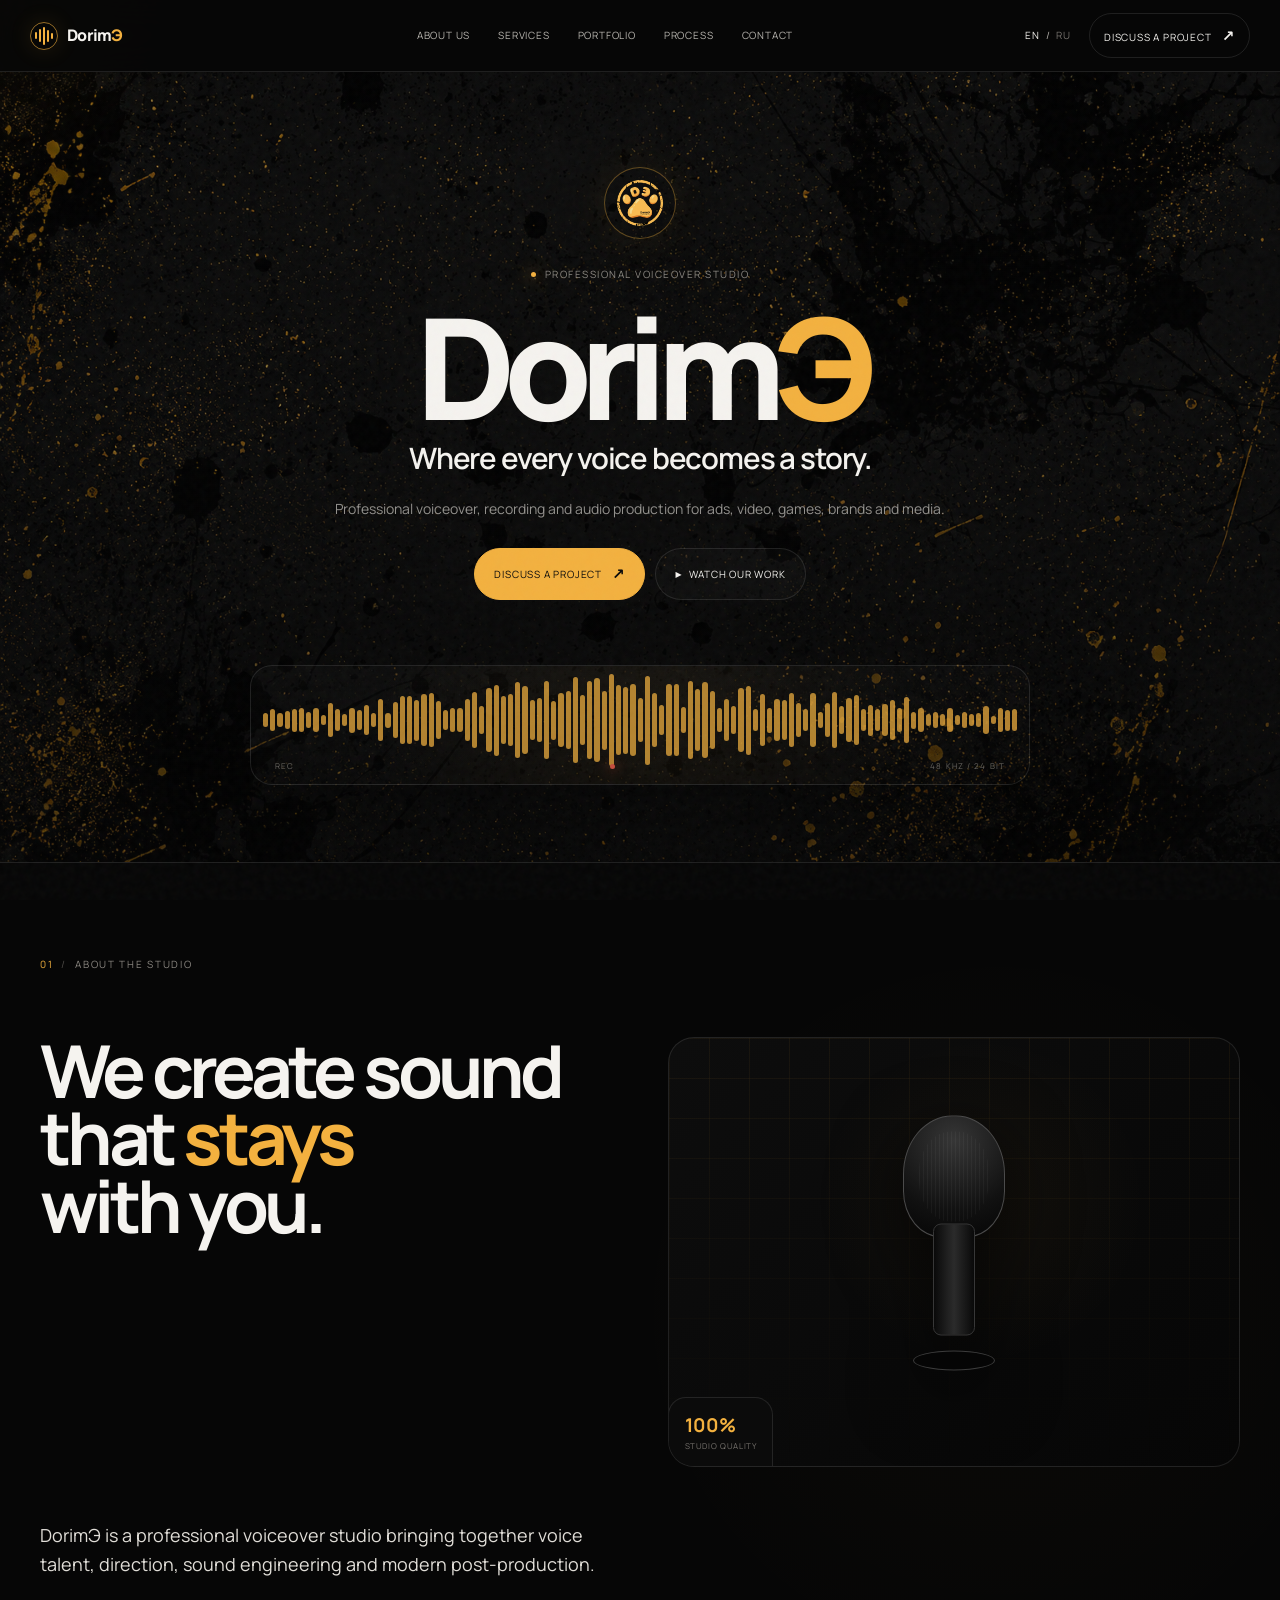
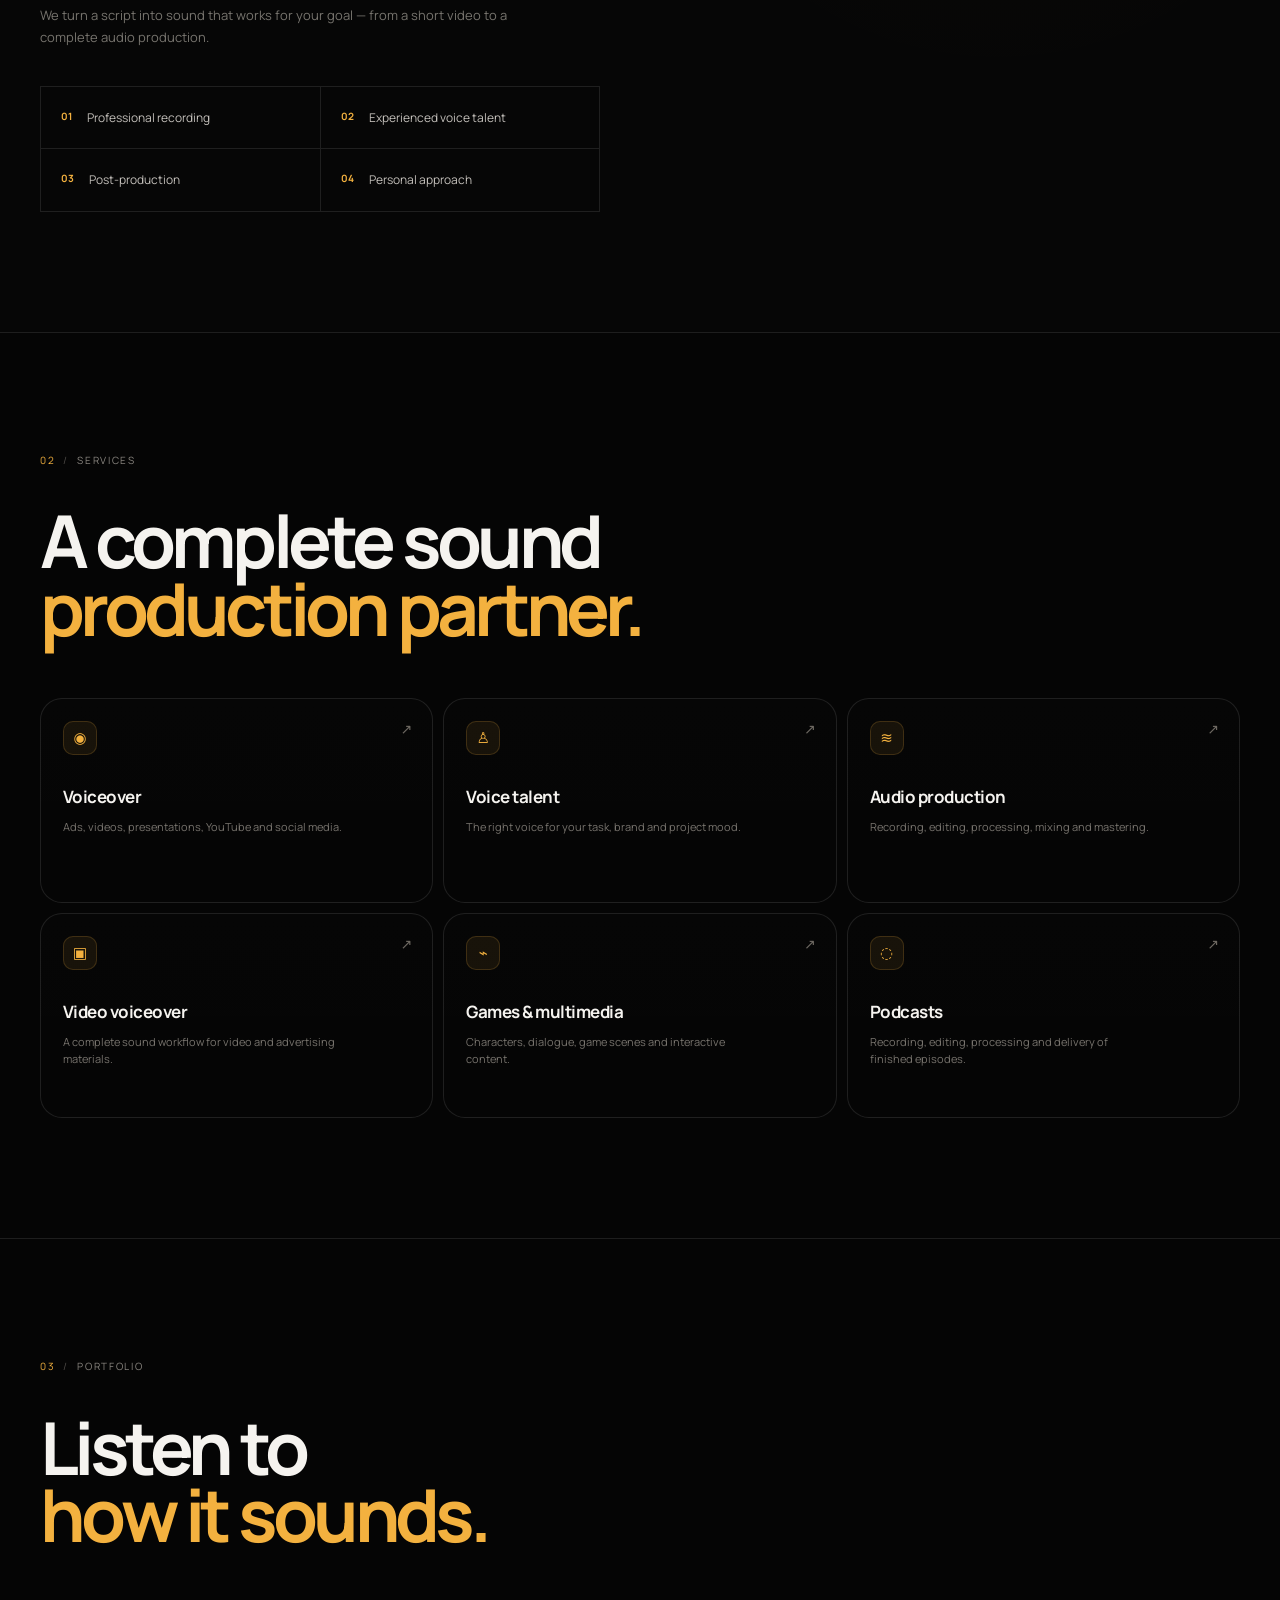
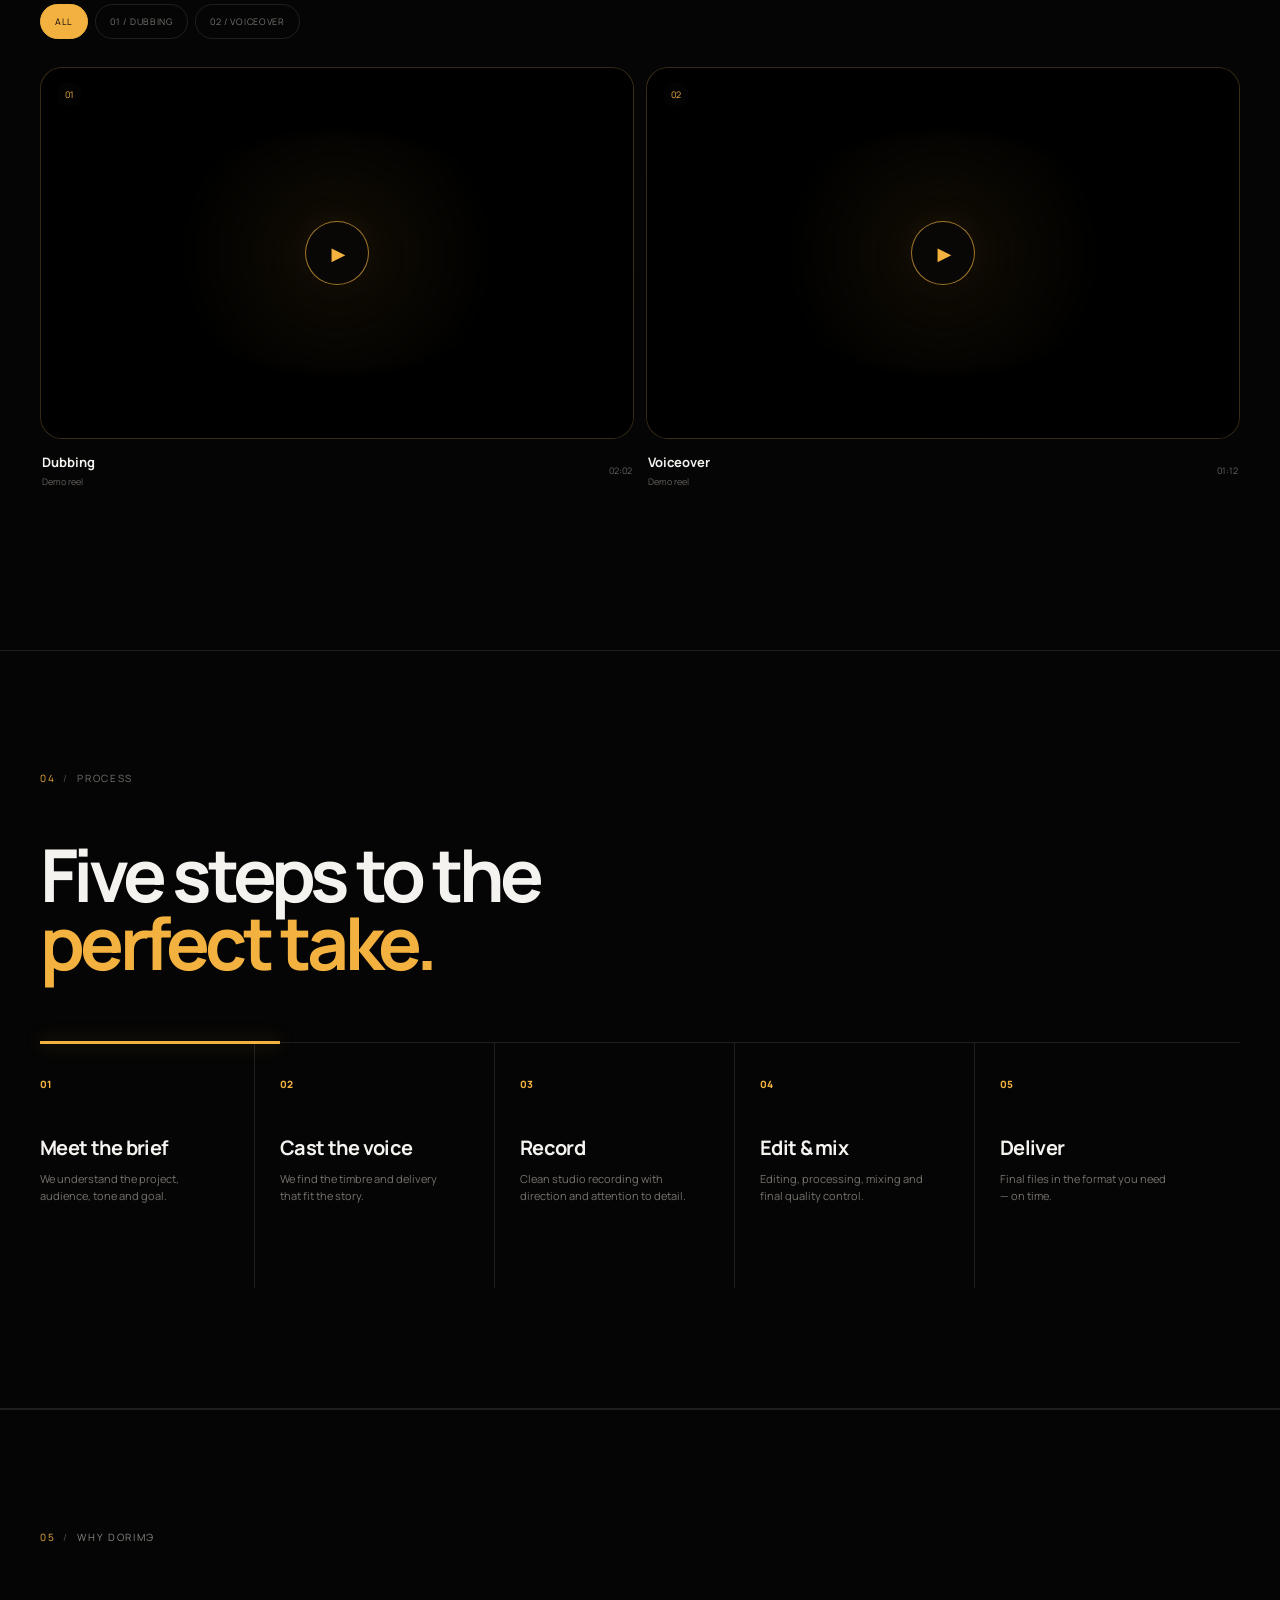
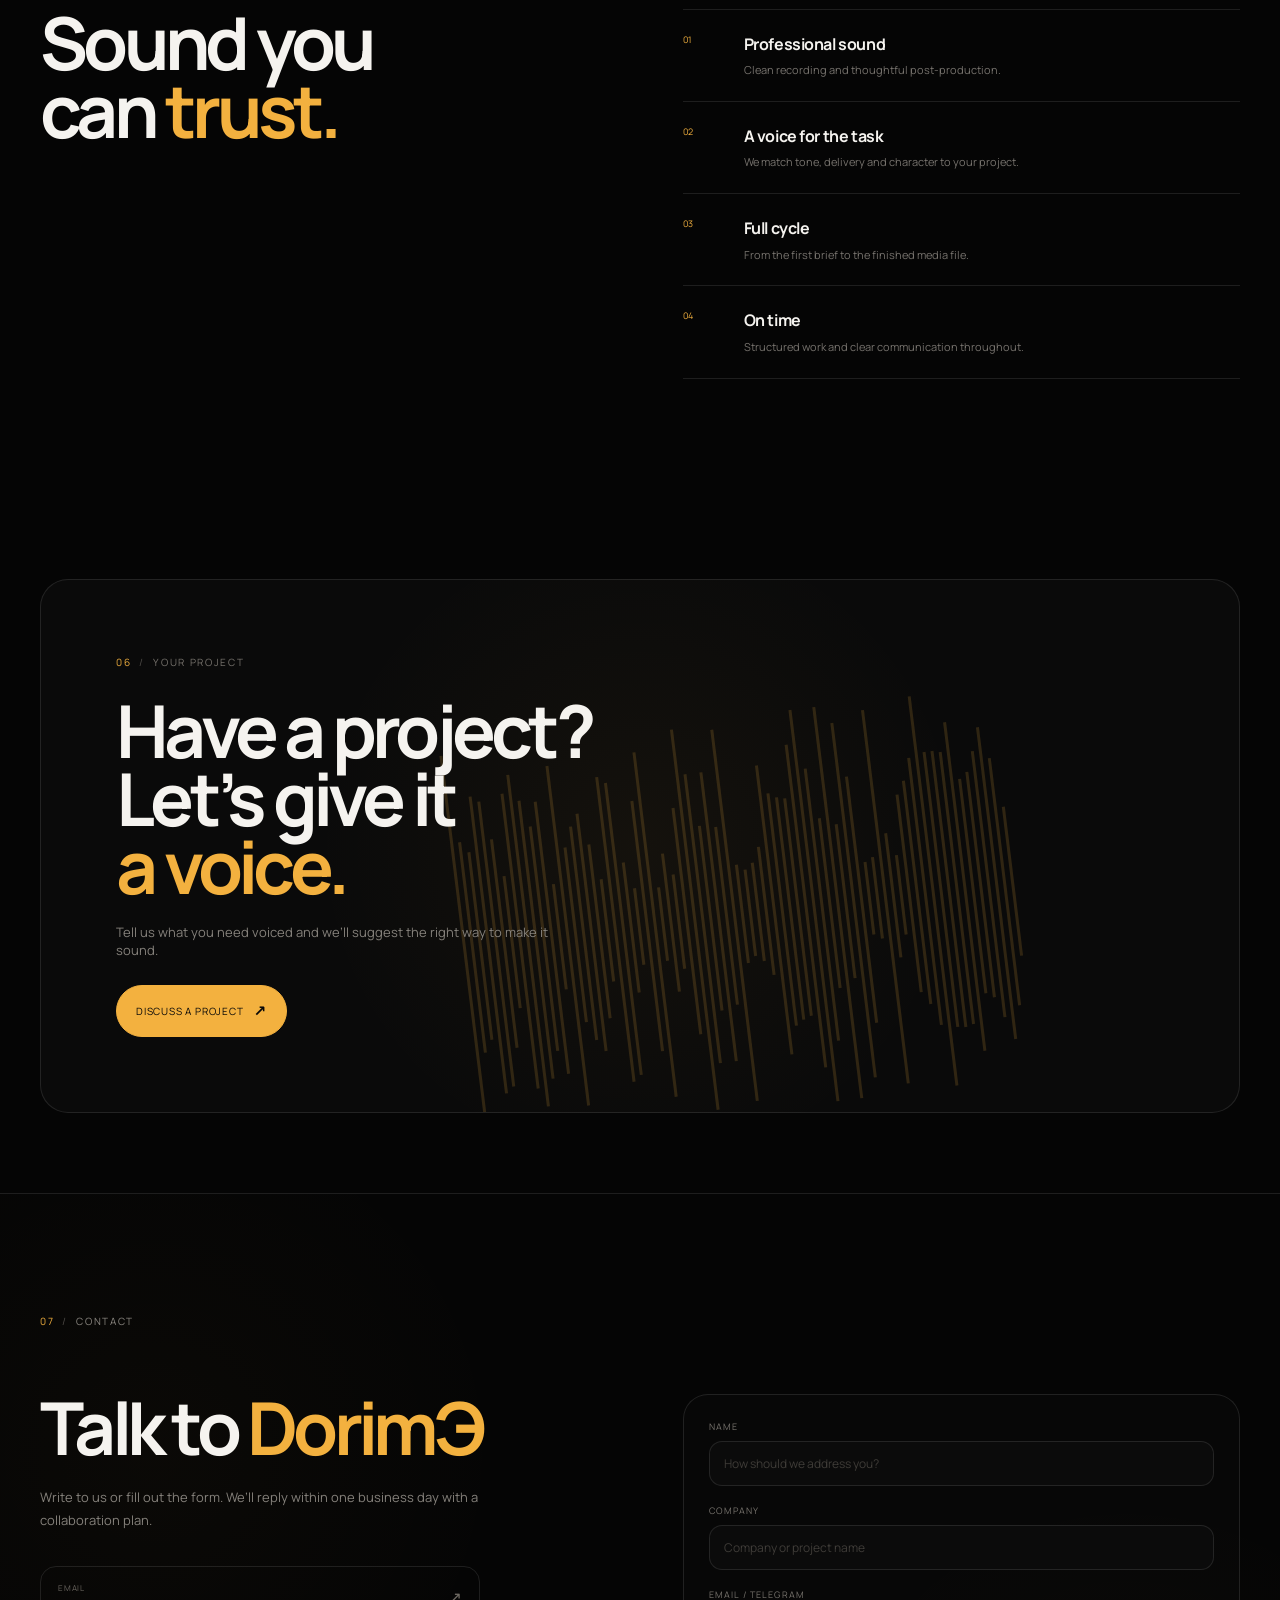
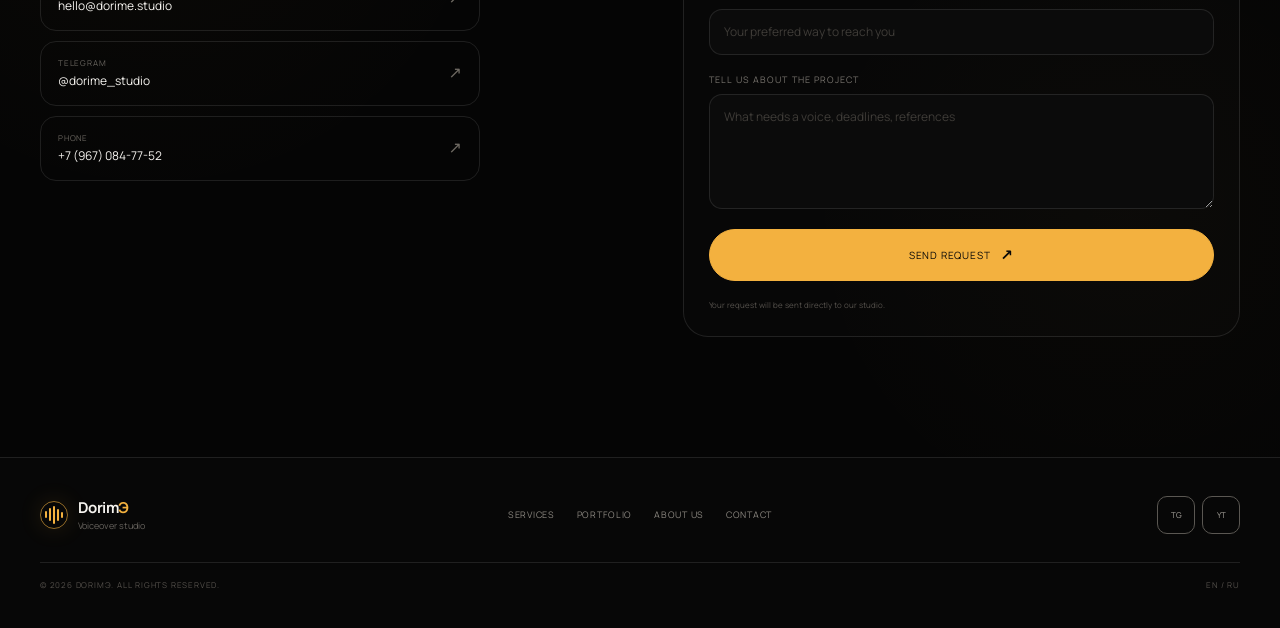
==== commit b73bc1bb: "fix mobile video seeking controls" ====
--- a/index.html
+++ b/index.html
@@ -37,7 +37,6 @@
 	<div class="portfolio-tabs reveal"><button class="tab active" data-filter="all" data-i18n="portfolio.all">All</button><button class="tab" data-filter="dub">01 / <span data-i18n="portfolio.dub">Dubbing</span></button><button class="tab" data-filter="voice">02 / <span data-i18n="portfolio.voice">Voiceover</span></button></div>
 	<div class="video-grid">
 	<article class="video-card reveal" data-category="dub">
-
 	<div class="video-info">
 	<div class="video-placeholder video-placeholder-media video-card-video">
 	<video preload="metadata" playsinline aria-label="DorimЭ Dubbing demo">
@@ -77,7 +76,6 @@
   <label><span data-i18n="form.contact">Email / Telegram</span><input name="contact" type="text" placeholder="Your preferred way to reach you" data-i18n-placeholder="form.contactPlaceholder" required></label>
   <label><span data-i18n="form.message">Tell us about the project</span><textarea name="message" rows="5" placeholder="What needs a voice, deadlines, references" data-i18n-placeholder="form.messagePlaceholder" required></textarea></label>
   <button class="button button-primary" type="submit"><span data-i18n="form.submit">Send request</span><b>↗</b></button>
-  
   <p class="form-note" data-i18n="form.note">The form sends a message directly to our email without opening your mail app.</p>
 </form>
 	</div></section>
@@ -93,13 +91,20 @@
         const formatTime = seconds => { if (!Number.isFinite(seconds)) return '00:00'; const total = Math.round(seconds); return `${String(Math.floor(total / 60)).padStart(2,'0')}:${String(total % 60).padStart(2,'0')}`; };
         const syncUI = () => { const playing = !video.paused && !video.ended; launch?.classList.toggle('is-hidden', playing); launch?.setAttribute('aria-pressed', String(playing)); if (launchIcon) launchIcon.textContent = playing ? '❚❚' : '▶'; if (playPause) playPause.textContent = playing ? '❚❚' : '▶'; if (mute) mute.textContent = video.muted ? '🔇' : '🔊'; if (progressBar) progressBar.style.width = `${video.duration ? (video.currentTime / video.duration) * 100 : 0}%`; };
         const togglePlay = async () => { try { if (video.paused || video.ended) await video.play(); else video.pause(); } catch (err) { console.warn('Video playback could not start:', err); } syncUI(); };
+        const seekToClientX = clientX => { if (!video.duration || !progress) return; const rect = progress.getBoundingClientRect(); const ratio = Math.max(0, Math.min(1, (clientX - rect.left) / rect.width)); video.currentTime = ratio * video.duration; };
+        const seekFromPointer = event => { seekToClientX(event.clientX); };
         launch?.addEventListener('click', togglePlay); playPause?.addEventListener('click', togglePlay); mute?.addEventListener('click', () => { video.muted = !video.muted; syncUI(); });
         fullscreen?.addEventListener('click', async () => { try { if (document.fullscreenElement) await document.exitFullscreen(); else if (video.requestFullscreen) await video.requestFullscreen(); else if (video.webkitEnterFullscreen) video.webkitEnterFullscreen(); } catch (err) { console.warn('Fullscreen is unavailable:', err); } });
-        progress?.addEventListener('click', e => { if (!video.duration) return; const rect = progress.getBoundingClientRect(); video.currentTime = ((e.clientX - rect.left) / rect.width) * video.duration; });
+        progress?.addEventListener('click', event => seekToClientX(event.clientX));
+        progress?.addEventListener('pointerdown', event => { event.preventDefault(); progress.setPointerCapture?.(event.pointerId); seekFromPointer(event); });
+        progress?.addEventListener('pointermove', event => { if (event.buttons || event.pressure > 0) seekFromPointer(event); });
+        progress?.addEventListener('pointerup', event => { seekFromPointer(event); progress.releasePointerCapture?.(event.pointerId); });
+        progress?.addEventListener('touchstart', event => { if (event.touches[0]) { event.preventDefault(); seekToClientX(event.touches[0].clientX); } }, { passive:false });
+        progress?.addEventListener('touchmove', event => { if (event.touches[0]) { event.preventDefault(); seekToClientX(event.touches[0].clientX); } }, { passive:false });
         video.addEventListener('loadedmetadata', () => { if (durationLabel) durationLabel.textContent = formatTime(video.duration); syncUI(); }); video.addEventListener('timeupdate', syncUI); video.addEventListener('play', syncUI); video.addEventListener('pause', syncUI); video.addEventListener('ended', syncUI); syncUI();
       });
     });
   </script>
   <script src="script.js"></script>
 </body>
-</html>
+</html>
--- a/refinements.css
+++ b/refinements.css
@@ -8,7 +8,6 @@
 .cursor-glow{background:radial-gradient(circle,rgba(243,177,63,.045),transparent 70%)}.hero{background-image:linear-gradient(rgba(5,5,5,.28),rgba(5,5,5,.60)),url("assets/background.png")}.hero-mark-core{box-shadow:none}.hero-wave-card{background:linear-gradient(180deg,rgba(255,255,255,.015),rgba(255,255,255,.004))}.hero-wave-card:before{background:radial-gradient(circle at 50% 50%,rgba(243,177,63,.045),transparent 68%)}.about{background:radial-gradient(circle at 78% 42%,rgba(243,177,63,.022),transparent 32%),#060606}.about-visual{background:radial-gradient(circle at 55% 38%,rgba(243,177,63,.045),transparent 40%),linear-gradient(135deg,#0d0d0d,#060606)}.service-card{background:linear-gradient(180deg,rgba(255,255,255,.008),rgba(255,255,255,.002))}.service-card:hover{background:linear-gradient(180deg,rgba(243,177,63,.024),rgba(255,255,255,.003))}.video-placeholder{background:linear-gradient(135deg,#13110e,#0b0b0b)}.video-placeholder:before{background:radial-gradient(circle,rgba(243,177,63,.08),transparent 70%)}.cta-inner{background:radial-gradient(circle at 50% 50%,rgba(243,177,63,.045),transparent 50%),#0a0a0a}.contact{background:radial-gradient(circle at 12% 30%,rgba(243,177,63,.024),transparent 28%),radial-gradient(circle at 88% 72%,rgba(243,177,63,.018),transparent 26%),#050505}
 @media(max-width:1000px){.about{margin-top:-24px;padding-top:82px}}@media(max-width:700px){.hero-mark-ring{background-size:68% auto}.hero-wave-card .waveform.waveform-hero{padding:0 7px}.about{margin-top:-12px;padding-top:68px}.process .step:hover,.process .step:focus-within{transform:translateY(-3px)}}
 
-
 /* Portfolio cards: keep both videos and their captions on exactly the same grid. */
 .video-card{display:grid;grid-template-columns:minmax(0,1fr) auto;align-items:center}
 .video-card>.video-info{display:contents}
@@ -18,6 +17,27 @@
 .video-card>.video-info>span{grid-column:2;padding:14px 2px;font-size:9px;color:#66625d;align-self:center}
 .video-card>.video-info h3{margin:0 0 4px}
 .video-card>.video-info p{margin:0}
+@media(max-width:700px){.video-card{grid-template-columns:minmax(0,1fr) auto}}
+
+/* Mobile menu and back-to-top fixes */
+body.mobile-menu-open{overflow:hidden;touch-action:none}
+.mobile-menu-panel{display:none}
 @media(max-width:700px){
-  .video-card{grid-template-columns:minmax(0,1fr) auto}
+  .site-header{z-index:100}
+  .site-header.mobile-open .nav,.site-header.mobile-open .header-actions{display:none!important}
+  .mobile-menu-panel{position:fixed;z-index:95;top:66px;left:0;right:0;bottom:0;display:flex;flex-direction:column;padding:30px 22px calc(30px + env(safe-area-inset-bottom));background:#070707;border-top:1px solid var(--line);overflow-y:auto;overscroll-behavior:contain;-webkit-overflow-scrolling:touch;opacity:0;visibility:hidden;pointer-events:none;transform:translateY(-8px);transition:opacity .22s ease,transform .22s ease,visibility .22s ease}
+  .mobile-menu-panel.is-open{opacity:1;visibility:visible;pointer-events:auto;transform:none}
+  .mobile-menu-nav{display:flex;flex-direction:column;gap:0}
+  .mobile-menu-nav a{display:flex;align-items:center;min-height:58px;padding:0;border-bottom:1px solid var(--line);color:#c8c4bd;font-size:16px;text-transform:uppercase;letter-spacing:.08em}
+  .mobile-menu-nav a:first-child{border-top:1px solid var(--line)}
+  .mobile-menu-nav a:active,.mobile-menu-nav a:focus-visible{color:var(--accent);outline:none}
+  .mobile-menu-actions{display:flex;align-items:center;justify-content:space-between;gap:16px;margin-top:auto;padding-top:28px}
+  .mobile-menu-actions .language-switcher{display:flex;align-items:center;gap:7px;font-size:11px}
+  .mobile-menu-actions .lang-btn{font-size:11px}
+  .mobile-menu-actions .header-cta{display:inline-flex;align-items:center;border:1px solid var(--line);border-radius:999px;padding:12px 15px;font-size:10px}
+  .back-to-top{position:fixed;z-index:90;right:18px;bottom:calc(18px + env(safe-area-inset-bottom));width:46px;height:46px;border:1px solid rgba(243,177,63,.42);border-radius:50%;display:grid;place-items:center;background:rgba(10,10,10,.88);color:var(--accent);box-shadow:0 10px 30px rgba(0,0,0,.45);backdrop-filter:blur(12px);-webkit-backdrop-filter:blur(12px);cursor:pointer;opacity:0;visibility:hidden;pointer-events:none;transform:translateY(10px);transition:opacity .22s ease,transform .22s ease,visibility .22s ease,background .22s ease}
+  .back-to-top.is-visible{opacity:1;visibility:visible;pointer-events:auto;transform:none}
+  .back-to-top:active{background:var(--accent);color:#090909}
+  .back-to-top span{font-size:22px;line-height:1;transform:translateY(-1px)}
 }
+@media(min-width:701px){.back-to-top{display:none}}
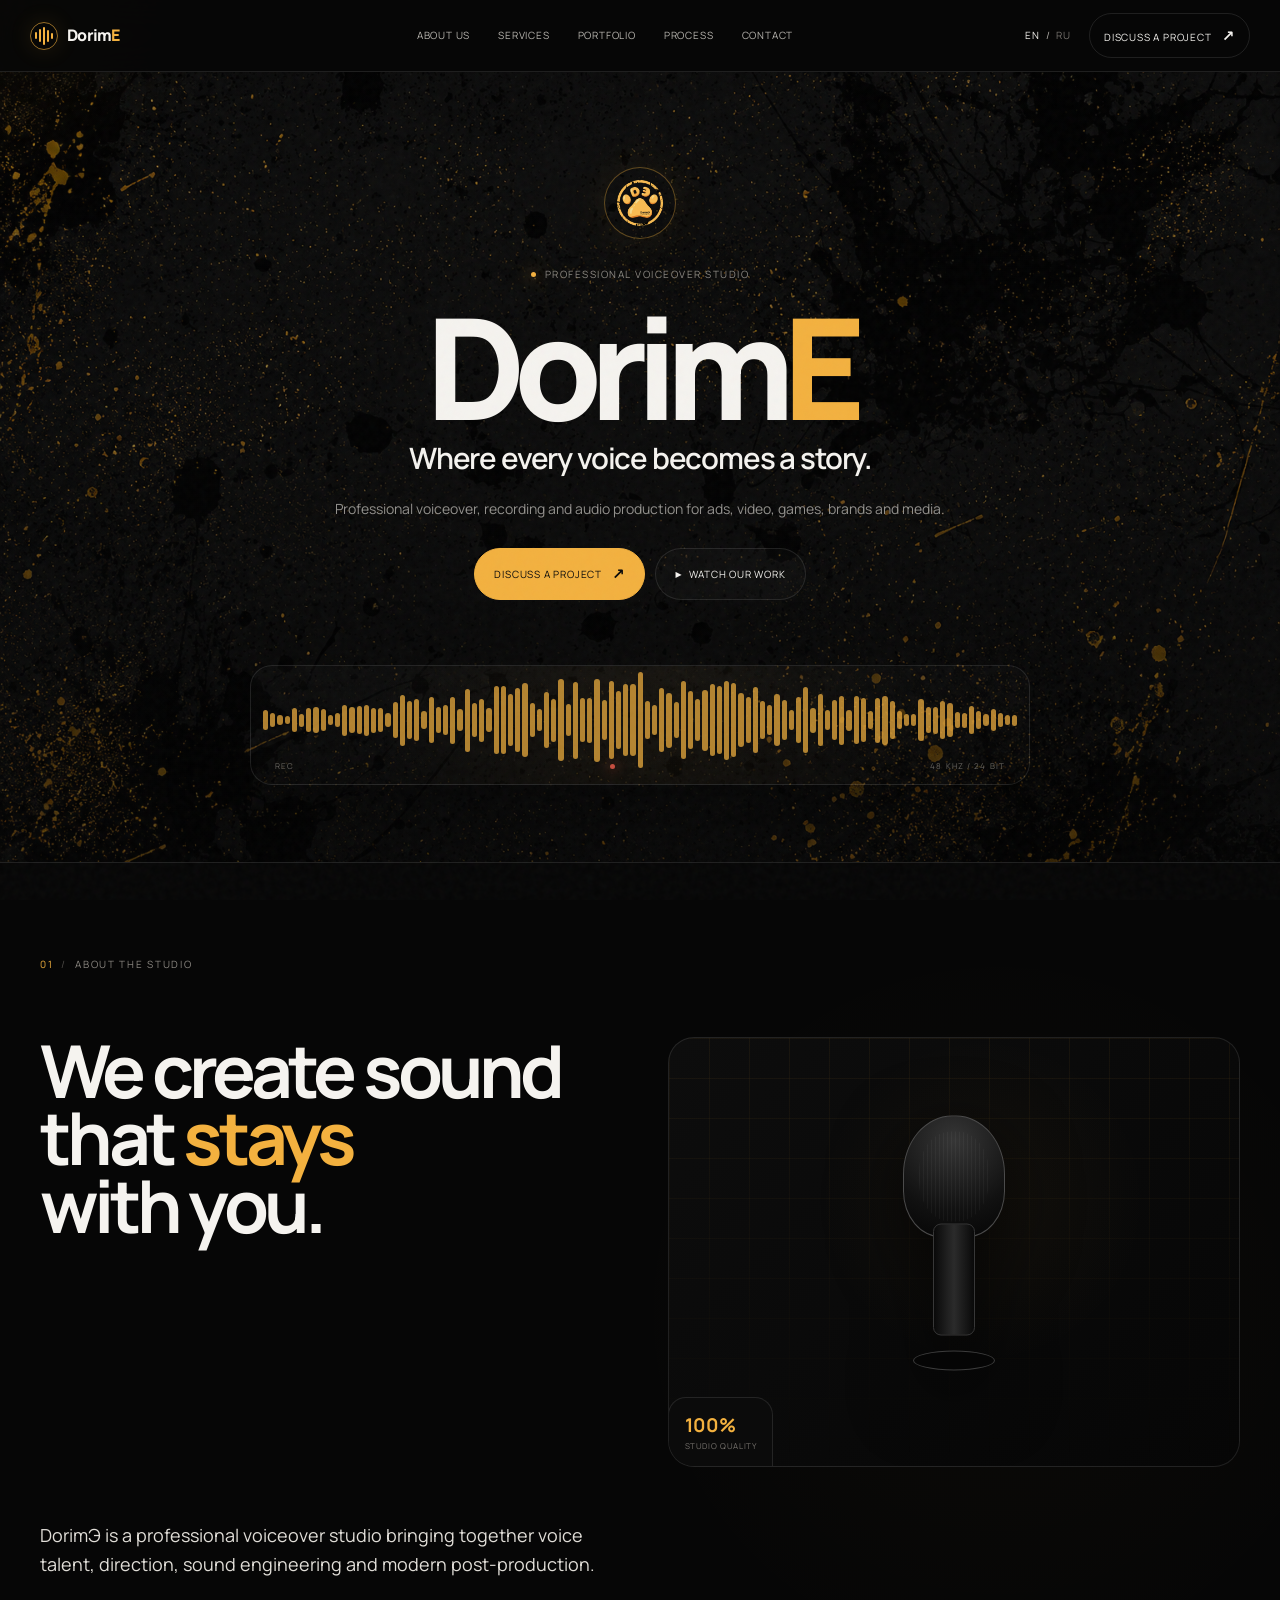
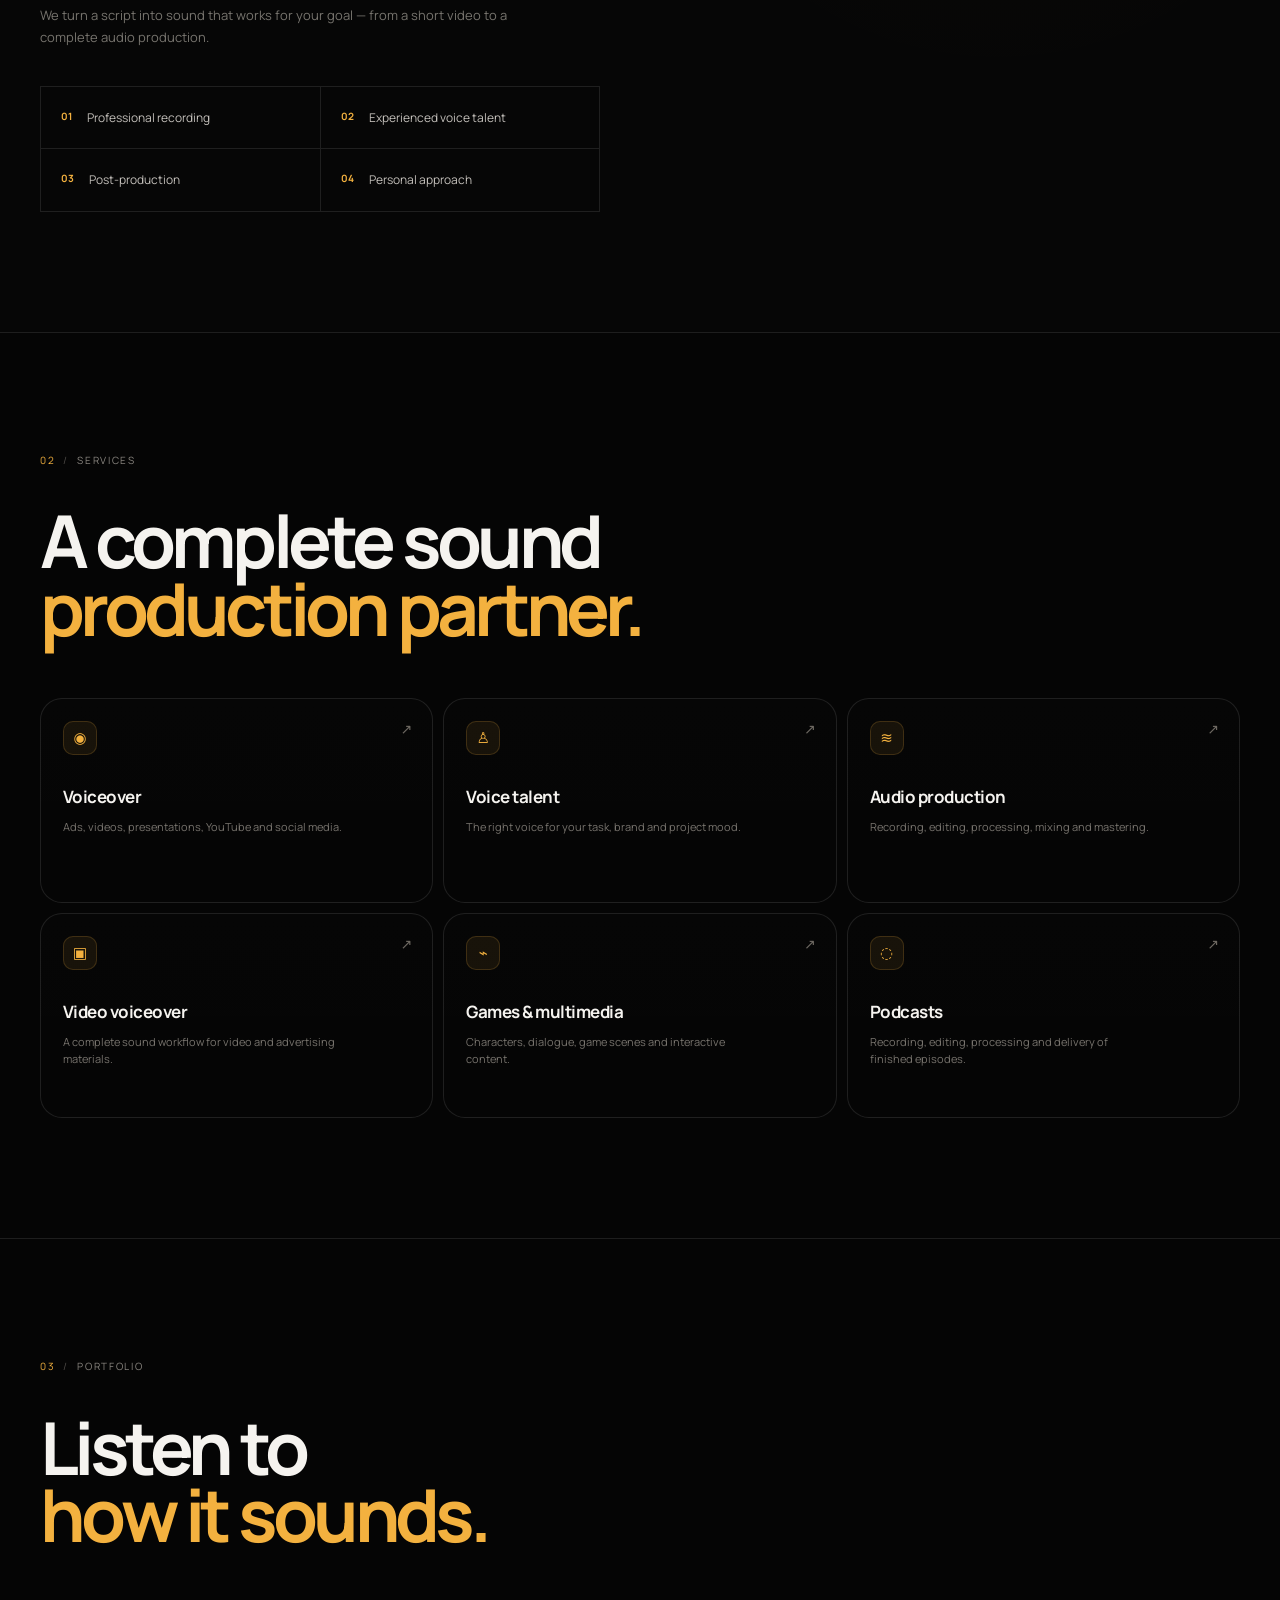
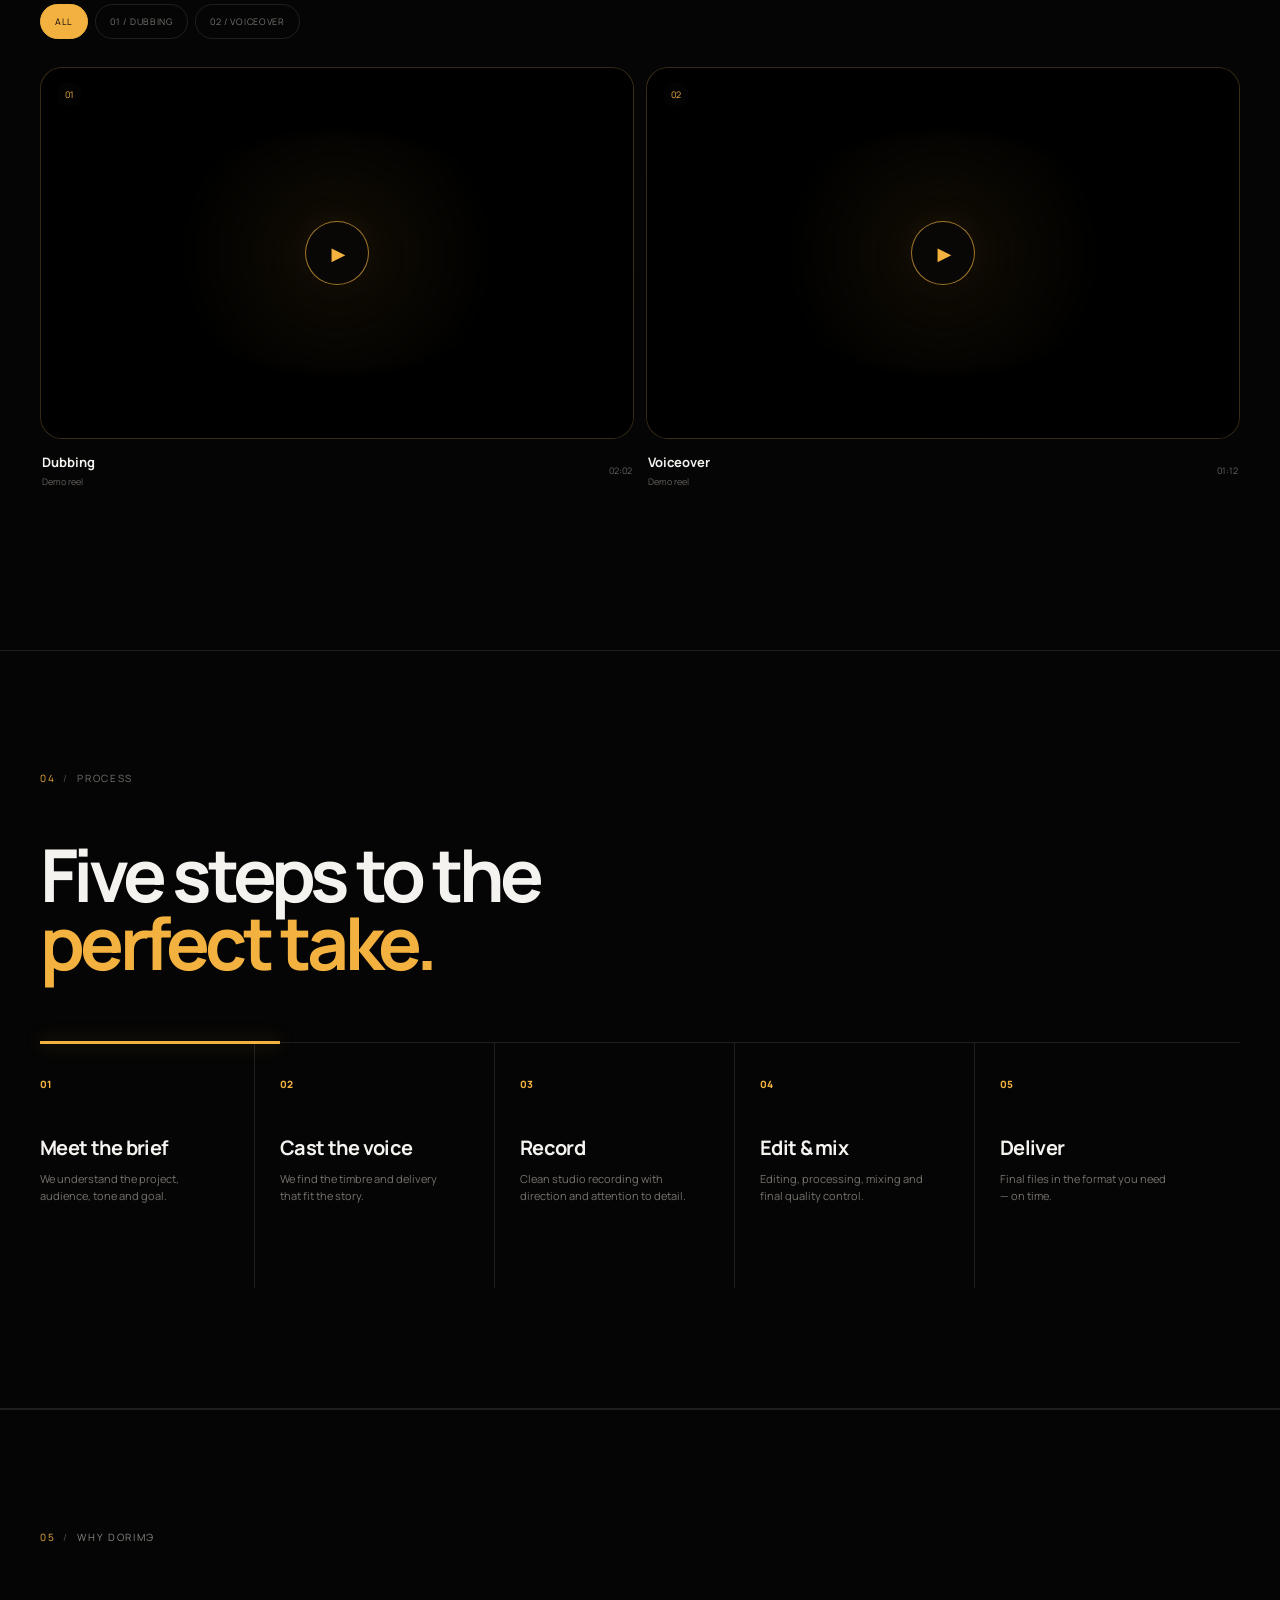
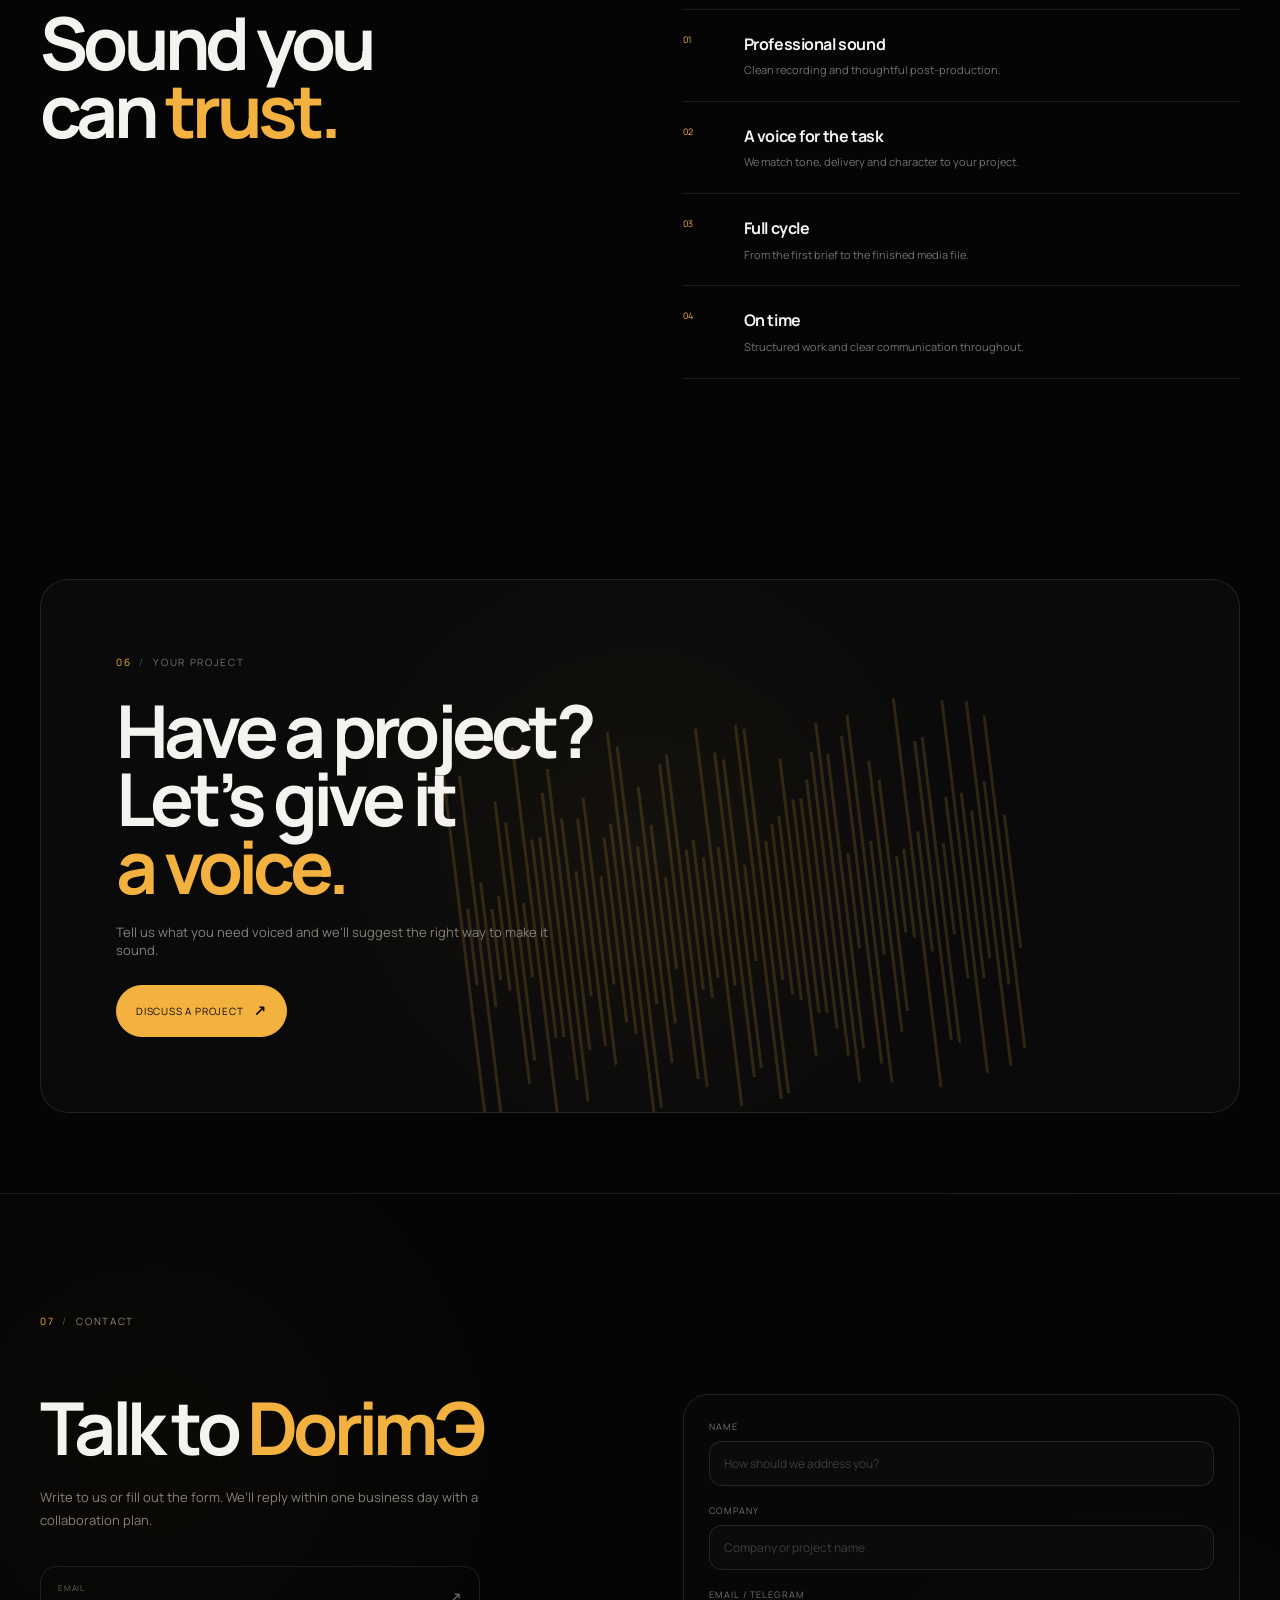
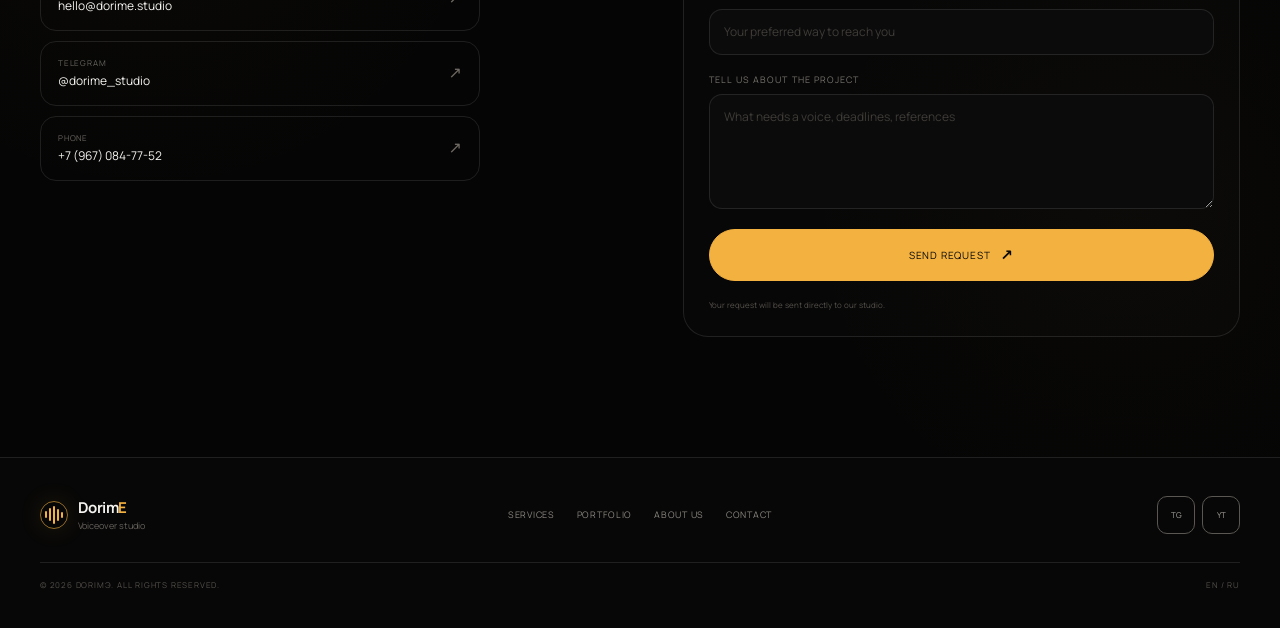
==== commit a699ef99: "Update index.html" ====
--- a/index.html
+++ b/index.html
@@ -4,11 +4,11 @@
   <meta charset="utf-8">
   <meta name="viewport" content="width=device-width, initial-scale=1">
   <meta name="theme-color" content="#070707">
-  <meta name="description" content="DorimЭ — voiceover, recording and audio production for brands, video, games and media.">
+  <meta name="description" content="Dorim — voiceover, recording and audio production for brands, video, games and media.">
   <meta name="google-site-verification" content="FMRKiyfAhHvT1H2GytOEPVhENY9Ql3DAhShTl7UymXQ" />
 	<meta name="yandex-verification" content="42a90e2ba547d158" />
 	<meta name="msvalidate.01" content="3185696E18AF73CCB5B7C9FEBA3FEDC3" />
-  <title>DorimЭ — Voiceover Studio</title>
+  <title>DorimE — Voiceover Studio</title>
   <link rel="icon" type="image/png" href="assets/logo.png">
   <link rel="preconnect" href="https://fonts.googleapis.com">
   <link rel="preconnect" href="https://fonts.gstatic.com" crossorigin>
@@ -20,14 +20,14 @@
   <div class="cursor-glow" aria-hidden="true"></div>
   <div class="noise" aria-hidden="true"></div>
   <header class="site-header">
-    <a class="brand" href="#top" aria-label="DorimЭ home"><span class="brand-mark" aria-hidden="true"><i></i><i></i><i></i><i></i><i></i></span><span class="brand-name">Dorim<span>Э</span></span></a>
+    <a class="brand" href="#top" aria-label="DorimE home"><span class="brand-mark" aria-hidden="true"><i></i><i></i><i></i><i></i><i></i></span><span class="brand-name">Dorim<span>E</span></span></a>
     <nav class="nav" aria-label="Primary navigation"><a href="#about" data-i18n="nav.about">About us</a><a href="#services" data-i18n="nav.services">Services</a><a href="#portfolio" data-i18n="nav.portfolio">Portfolio</a><a href="#process" data-i18n="nav.process">Process</a><a href="#contact" data-i18n="nav.contact">Contact</a></nav>
     <div class="header-actions"><div class="language-switcher" role="group" aria-label="Language"><button type="button" class="lang-btn active" data-lang="en">EN</button><span>/</span><button type="button" class="lang-btn" data-lang="ru">RU</button></div><a class="header-cta" href="#contact"><span data-i18n="cta.discuss">Discuss a project</span><b>↗</b></a></div>
     <button class="menu-toggle" type="button" aria-label="Open menu" aria-expanded="false"><span></span><span></span></button>
   </header>
   <main id="top">
-    <section class="hero section-pad"><div class="hero-inner reveal"><div class="hero-mark" aria-hidden="true"><div class="hero-mark-ring"></div><div class="hero-mark-core"><span>D</span><small>voice</small></div></div><div class="eyebrow"><span class="dot"></span><span data-i18n="hero.eyebrow">Professional voiceover studio</span></div><h1>Dorim<span>Э</span></h1><h2 data-i18n="hero.tagline">Where every voice becomes a story.</h2><p class="hero-text" data-i18n="hero.text">Professional voiceover, recording and audio production for ads, video, games, brands and media.</p><div class="hero-actions"><a class="button button-primary" href="#contact"><span data-i18n="cta.discuss">Discuss a project</span><b>↗</b></a><a class="button button-ghost" href="#portfolio"><span class="play-mini">▶</span><span data-i18n="cta.work">Watch our work</span></a></div><div class="hero-wave-card" aria-label="Sound waveform visualization"><div class="waveform waveform-hero" data-wave="hero"></div><div class="wave-caption"><span>REC</span><span class="rec-dot"></span><span>48 kHz / 24 bit</span></div></div></div></section>
-    <section id="about" class="about section-pad"><div class="section-label reveal"><span>01</span><b>/</b><span data-i18n="sections.about">About the studio</span></div><div class="about-grid"><div class="about-title reveal"><h2 data-i18n-html="about.title">We create sound<br>that <em>stays</em><br>with you.</h2></div><div class="about-copy reveal reveal-delay"><p class="lead" data-i18n="about.lead">DorimЭ is a professional voiceover studio bringing together voice talent, direction, sound engineering and modern post-production.</p><p data-i18n="about.text">We turn a script into sound that works for your goal — from a short video to a complete audio production.</p><div class="stats"><div class="stat"><strong>01</strong><span data-i18n="about.stat1">Professional<br>recording</span></div><div class="stat"><strong>02</strong><span data-i18n="about.stat2">Experienced<br>voice talent</span></div><div class="stat"><strong>03</strong><span data-i18n="about.stat3">Post-<br>production</span></div><div class="stat"><strong>04</strong><span data-i18n="about.stat4">Personal<br>approach</span></div></div></div><div class="about-visual reveal reveal-delay"><div class="mic-visual"><div class="mic-head"></div><div class="mic-body"></div><div class="mic-base"></div></div><span class="quality-badge"><strong>100%</strong><small data-i18n="about.quality">studio quality</small></span></div></div></section>
+    <section class="hero section-pad"><div class="hero-inner reveal"><div class="hero-mark" aria-hidden="true"><div class="hero-mark-ring"></div><div class="hero-mark-core"><span>D</span><small>voice</small></div></div><div class="eyebrow"><span class="dot"></span><span data-i18n="hero.eyebrow">Professional voiceover studio</span></div><h1>Dorim<span>E</span></h1><h2 data-i18n="hero.tagline">Where every voice becomes a story.</h2><p class="hero-text" data-i18n="hero.text">Professional voiceover, recording and audio production for ads, video, games, brands and media.</p><div class="hero-actions"><a class="button button-primary" href="#contact"><span data-i18n="cta.discuss">Discuss a project</span><b>↗</b></a><a class="button button-ghost" href="#portfolio"><span class="play-mini">▶</span><span data-i18n="cta.work">Watch our work</span></a></div><div class="hero-wave-card" aria-label="Sound waveform visualization"><div class="waveform waveform-hero" data-wave="hero"></div><div class="wave-caption"><span>REC</span><span class="rec-dot"></span><span>48 kHz / 24 bit</span></div></div></div></section>
+    <section id="about" class="about section-pad"><div class="section-label reveal"><span>01</span><b>/</b><span data-i18n="sections.about">About the studio</span></div><div class="about-grid"><div class="about-title reveal"><h2 data-i18n-html="about.title">We create sound<br>that <em>stays</em><br>with you.</h2></div><div class="about-copy reveal reveal-delay"><p class="lead" data-i18n="about.lead"DorimE is a professional voiceover studio bringing together voice talent, direction, sound engineering and modern post-production.</p><p data-i18n="about.text">We turn a script into sound that works for your goal — from a short video to a complete audio production.</p><div class="stats"><div class="stat"><strong>01</strong><span data-i18n="about.stat1">Professional<br>recording</span></div><div class="stat"><strong>02</strong><span data-i18n="about.stat2">Experienced<br>voice talent</span></div><div class="stat"><strong>03</strong><span data-i18n="about.stat3">Post-<br>production</span></div><div class="stat"><strong>04</strong><span data-i18n="about.stat4">Personal<br>approach</span></div></div></div><div class="about-visual reveal reveal-delay"><div class="mic-visual"><div class="mic-head"></div><div class="mic-body"></div><div class="mic-base"></div></div><span class="quality-badge"><strong>100%</strong><small data-i18n="about.quality">studio quality</small></span></div></div></section>
     <section id="services" class="services section-pad"><div class="section-head reveal"><div class="section-label"><span>02</span><b>/</b><span data-i18n="sections.services">Services</span></div><h2 data-i18n-html="services.title">A complete sound<br><em>production partner.</em></h2></div><div class="service-grid"><article class="service-card reveal"><span class="service-icon">◉</span><div><h3 data-i18n="services.voiceover.title">Voiceover</h3><p data-i18n="services.voiceover.text">Ads, videos, presentations, YouTube and social media.</p></div><b>↗</b><div class="mini-wave"></div></article><article class="service-card reveal"><span class="service-icon">♙</span><div><h3 data-i18n="services.talent.title">Voice talent</h3><p data-i18n="services.talent.text">The right voice for your task, brand and project mood.</p></div><b>↗</b><div class="mini-wave"></div></article><article class="service-card reveal"><span class="service-icon">≋</span><div><h3 data-i18n="services.audio.title">Audio production</h3><p data-i18n="services.audio.text">Recording, editing, processing, mixing and mastering.</p></div><b>↗</b><div class="mini-wave"></div></article><article class="service-card reveal"><span class="service-icon">▣</span><div><h3 data-i18n="services.video.title">Video voiceover</h3><p data-i18n="services.video.text">A complete sound workflow for video and advertising materials.</p></div><b>↗</b><div class="mini-wave"></div></article><article class="service-card reveal"><span class="service-icon">⌁</span><div><h3 data-i18n="services.games.title">Games & multimedia</h3><p data-i18n="services.games.text">Characters, dialogue, game scenes and interactive content.</p></div><b>↗</b><div class="mini-wave"></div></article><article class="service-card reveal"><span class="service-icon">◌</span><div><h3 data-i18n="services.podcasts.title">Podcasts</h3><p data-i18n="services.podcasts.text">Recording, editing, processing and delivery of finished episodes.</p></div><b>↗</b><div class="mini-wave"></div></article></div></section>
     <section id="portfolio" class="portfolio section-pad">
 	<div class="section-head reveal">
@@ -52,7 +52,7 @@
 	<span>02:02</span></div></article>
 	<article class="video-card reveal" data-category="voice">
 	<div class="video-placeholder video-placeholder-media video-card-video">
-	<video preload="metadata" playsinline aria-label="DorimЭ voiceover demo">
+	<video preload="metadata" playsinline aria-label="DorimE voiceover demo">
 	<source src="assets/Dorime_VO.mp4" type="video/mp4">Your browser does not support the video tag.</video>
 	<button class="video-launch" type="button" aria-label="Play voiceover demo" aria-pressed="false">
 	<span class="video-launch-icon">▶</span></button><div class="video-controls" aria-hidden="true">
@@ -65,9 +65,9 @@
 	</div>
 	<p class="portfolio-note reveal" data-i18n="portfolio.note"></p></section>
     <section id="process" class="process section-pad"><div class="section-label reveal"><span>04</span><b>/</b><span data-i18n="sections.process">Process</span></div><div class="process-head reveal"><h2 data-i18n-html="process.title">Five steps to the<br><em>perfect take.</em></h2></div><div class="timeline"><div class="timeline-progress"></div><div class="step reveal"><span>01</span><div><h3 data-i18n="process.1.title">Meet the brief</h3><p data-i18n="process.1.text">We understand the project, audience, tone and goal.</p></div></div><div class="step reveal"><span>02</span><div><h3 data-i18n="process.2.title">Cast the voice</h3><p data-i18n="process.2.text">We find the timbre and delivery that fit the story.</p></div></div><div class="step reveal"><span>03</span><div><h3 data-i18n="process.3.title">Record</h3><p data-i18n="process.3.text">Clean studio recording with direction and attention to detail.</p></div></div><div class="step reveal"><span>04</span><div><h3 data-i18n="process.4.title">Edit & mix</h3><p data-i18n="process.4.text">Editing, processing, mixing and final quality control.</p></div></div><div class="step reveal"><span>05</span><div><h3 data-i18n="process.5.title">Deliver</h3><p data-i18n="process.5.text">Final files in the format you need — on time.</p></div></div></div></section>
-    <section class="why section-pad"><div class="section-label reveal"><span>05</span><b>/</b><span data-i18n="sections.why">Why DorimЭ</span></div><div class="why-grid"><div class="why-intro reveal"><h2 data-i18n-html="why.title">Sound you<br>can <em>trust.</em></h2></div><div class="why-items"><article class="why-item reveal"><span>01</span><div><h3 data-i18n="why.1.title">Professional sound</h3><p data-i18n="why.1.text">Clean recording and thoughtful post-production.</p></div></article><article class="why-item reveal"><span>02</span><div><h3 data-i18n="why.2.title">A voice for the task</h3><p data-i18n="why.2.text">We match tone, delivery and character to your project.</p></div></article><article class="why-item reveal"><span>03</span><div><h3 data-i18n="why.3.title">Full cycle</h3><p data-i18n="why.3.text">From the first brief to the finished media file.</p></div></article><article class="why-item reveal"><span>04</span><div><h3 data-i18n="why.4.title">On time</h3><p data-i18n="why.4.text">Structured work and clear communication throughout.</p></div></article></div></div></section>
+    <section class="why section-pad"><div class="section-label reveal"><span>05</span><b>/</b><span data-i18n="sections.why">Why DorimE</span></div><div class="why-grid"><div class="why-intro reveal"><h2 data-i18n-html="why.title">Sound you<br>can <em>trust.</em></h2></div><div class="why-items"><article class="why-item reveal"><span>01</span><div><h3 data-i18n="why.1.title">Professional sound</h3><p data-i18n="why.1.text">Clean recording and thoughtful post-production.</p></div></article><article class="why-item reveal"><span>02</span><div><h3 data-i18n="why.2.title">A voice for the task</h3><p data-i18n="why.2.text">We match tone, delivery and character to your project.</p></div></article><article class="why-item reveal"><span>03</span><div><h3 data-i18n="why.3.title">Full cycle</h3><p data-i18n="why.3.text">From the first brief to the finished media file.</p></div></article><article class="why-item reveal"><span>04</span><div><h3 data-i18n="why.4.title">On time</h3><p data-i18n="why.4.text">Structured work and clear communication throughout.</p></div></article></div></div></section>
     <section class="cta section-pad"><div class="cta-inner reveal"><div class="cta-wave" data-wave="cta"></div><div class="cta-content"><div class="section-label"><span>06</span><b>/</b><span data-i18n="sections.cta">Your project</span></div><h2 data-i18n-html="cta.title">Have a project?<br>Let’s give it<br><em>a voice.</em></h2><p data-i18n="cta.text">Tell us what you need voiced and we’ll suggest the right way to make it sound.</p><a class="button button-primary" href="#contact"><span data-i18n="cta.discuss">Discuss a project</span><b>↗</b></a></div></div></section>
-    <section id="contact" class="contact section-pad"><div class="section-label reveal"><span>07</span><b>/</b><span data-i18n="sections.contact">Contact</span></div><div class="contact-grid"><div class="contact-title reveal"><h2 data-i18n-html="contact.title">Talk to <em>DorimЭ</em></h2><p data-i18n="contact.text">Write to us or fill out the form. We’ll reply within one business day with a collaboration plan.</p><div class="contact-links"><a href="mailto:hello@dorime.studio"><span><small>Email</small>hello@dorime.studio</span><b>↗</b></a><a href="https://t.me/dorime_studio" data-placeholder-link><span><small>Telegram</small>@dorime_studio</span><b>↗</b></a><a href="#" data-placeholder-link><span><small>Phone</small>+7 (967) 084-77-52</span><b>↗</b></a></div></div>
+    <section id="contact" class="contact section-pad"><div class="section-label reveal"><span>07</span><b>/</b><span data-i18n="sections.contact">Contact</span></div><div class="contact-grid"><div class="contact-title reveal"><h2 data-i18n-html="contact.title">Talk to <em>DorimE</em></h2><p data-i18n="contact.text">Write to us or fill out the form. We’ll reply within one business day with a collaboration plan.</p><div class="contact-links"><a href="mailto:hello@dorime.studio"><span><small>Email</small>hello@dorime.studio</span><b>↗</b></a><a href="https://t.me/dorime_studio" data-placeholder-link><span><small>Telegram</small>@dorime_studio</span><b>↗</b></a><a href="#" data-placeholder-link><span><small>Phone</small>+7 (967) 084-77-52</span><b>↗</b></a></div></div>
       <form class="contact-form reveal reveal-delay" id="contact-form">
 		  <input type="hidden" name="access_key" value="d5dee1f5-c174-4c8a-99db-13ac68e37d8b">
 		  
@@ -80,9 +80,9 @@
 </form>
 	</div></section>
   </main>
-  <footer class="site-footer"><div class="footer-top"><a class="footer-brand" href="#top"><span class="brand-mark" aria-hidden="true"><i></i><i></i><i></i><i></i><i></i></span><strong>Dorim<span>Э</span></strong><small data-i18n="footer.tag">Voiceover studio</small></a><div class="footer-nav"><a href="#services" data-i18n="nav.services">Services</a><a href="#portfolio" data-i18n="nav.portfolio">Portfolio</a><a href="#about" data-i18n="nav.about">About us</a><a href="#contact" data-i18n="nav.contact">Contact</a></div><div class="socials"><a href="https://t.me/dorimeru" data-placeholder-link>TG</a><a href="https://www.youtube.com/@dorimeru" data-placeholder-link>YT</a> 
+  <footer class="site-footer"><div class="footer-top"><a class="footer-brand" href="#top"><span class="brand-mark" aria-hidden="true"><i></i><i></i><i></i><i></i><i></i></span><strong>Dorim<span>E</span></strong><small data-i18n="footer.tag">Voiceover studio</small></a><div class="footer-nav"><a href="#services" data-i18n="nav.services">Services</a><a href="#portfolio" data-i18n="nav.portfolio">Portfolio</a><a href="#about" data-i18n="nav.about">About us</a><a href="#contact" data-i18n="nav.contact">Contact</a></div><div class="socials"><a href="https://t.me/dorimeru" data-placeholder-link>TG</a><a href="https://www.youtube.com/@dorimeru" data-placeholder-link>YT</a> 
 	  <!--<a href="" data-placeholder-link>IG</a>-->
-  </div></div><div class="footer-bottom"><span data-i18n="footer.copy">© 2026 DorimЭ. All rights reserved.</span><span>EN / RU</span></div></footer>
+  </div></div><div class="footer-bottom"><span data-i18n="footer.copy">© 2026 DorimE. All rights reserved.</span><span>EN / RU</span></div></footer>
   <script>
     document.addEventListener('DOMContentLoaded', () => {
       document.querySelectorAll('.video-card-video').forEach(card => {
@@ -107,4 +107,4 @@
   </script>
   <script src="script.js"></script>
 </body>
-</html>+</html>
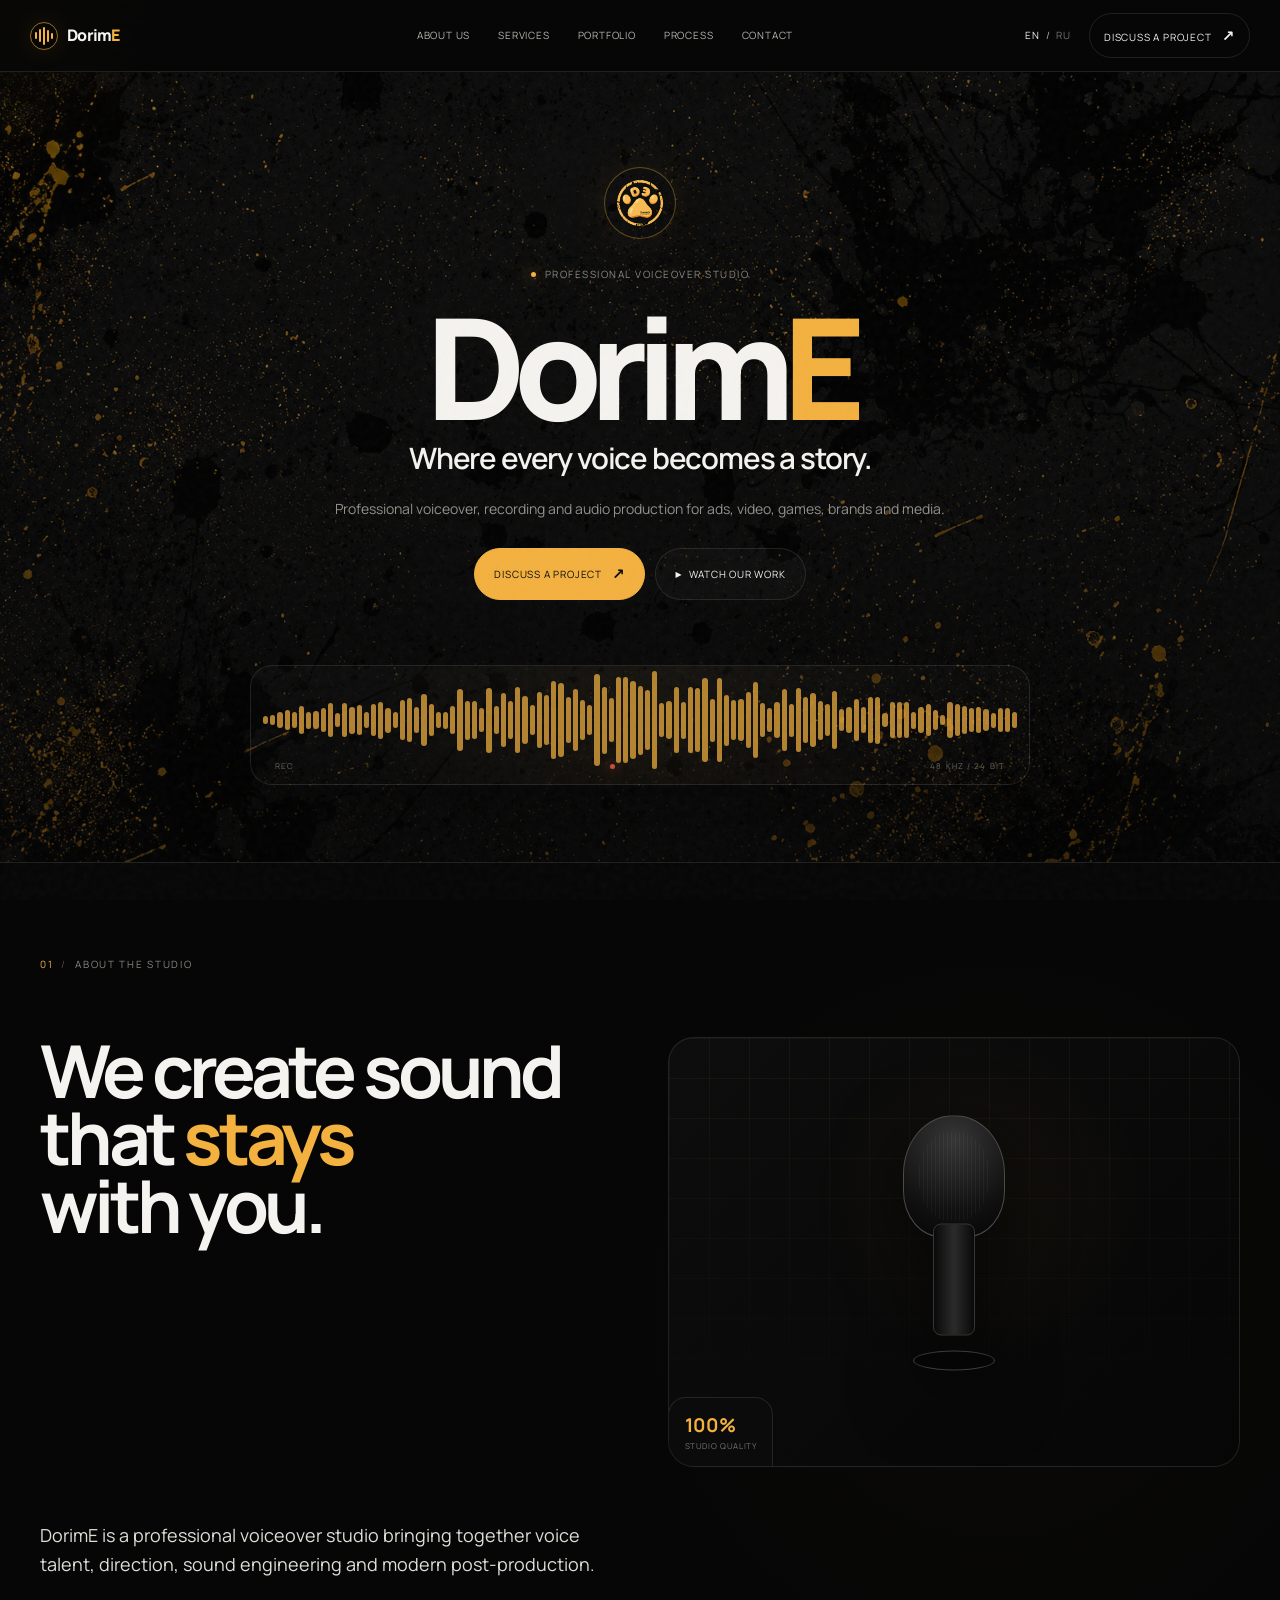
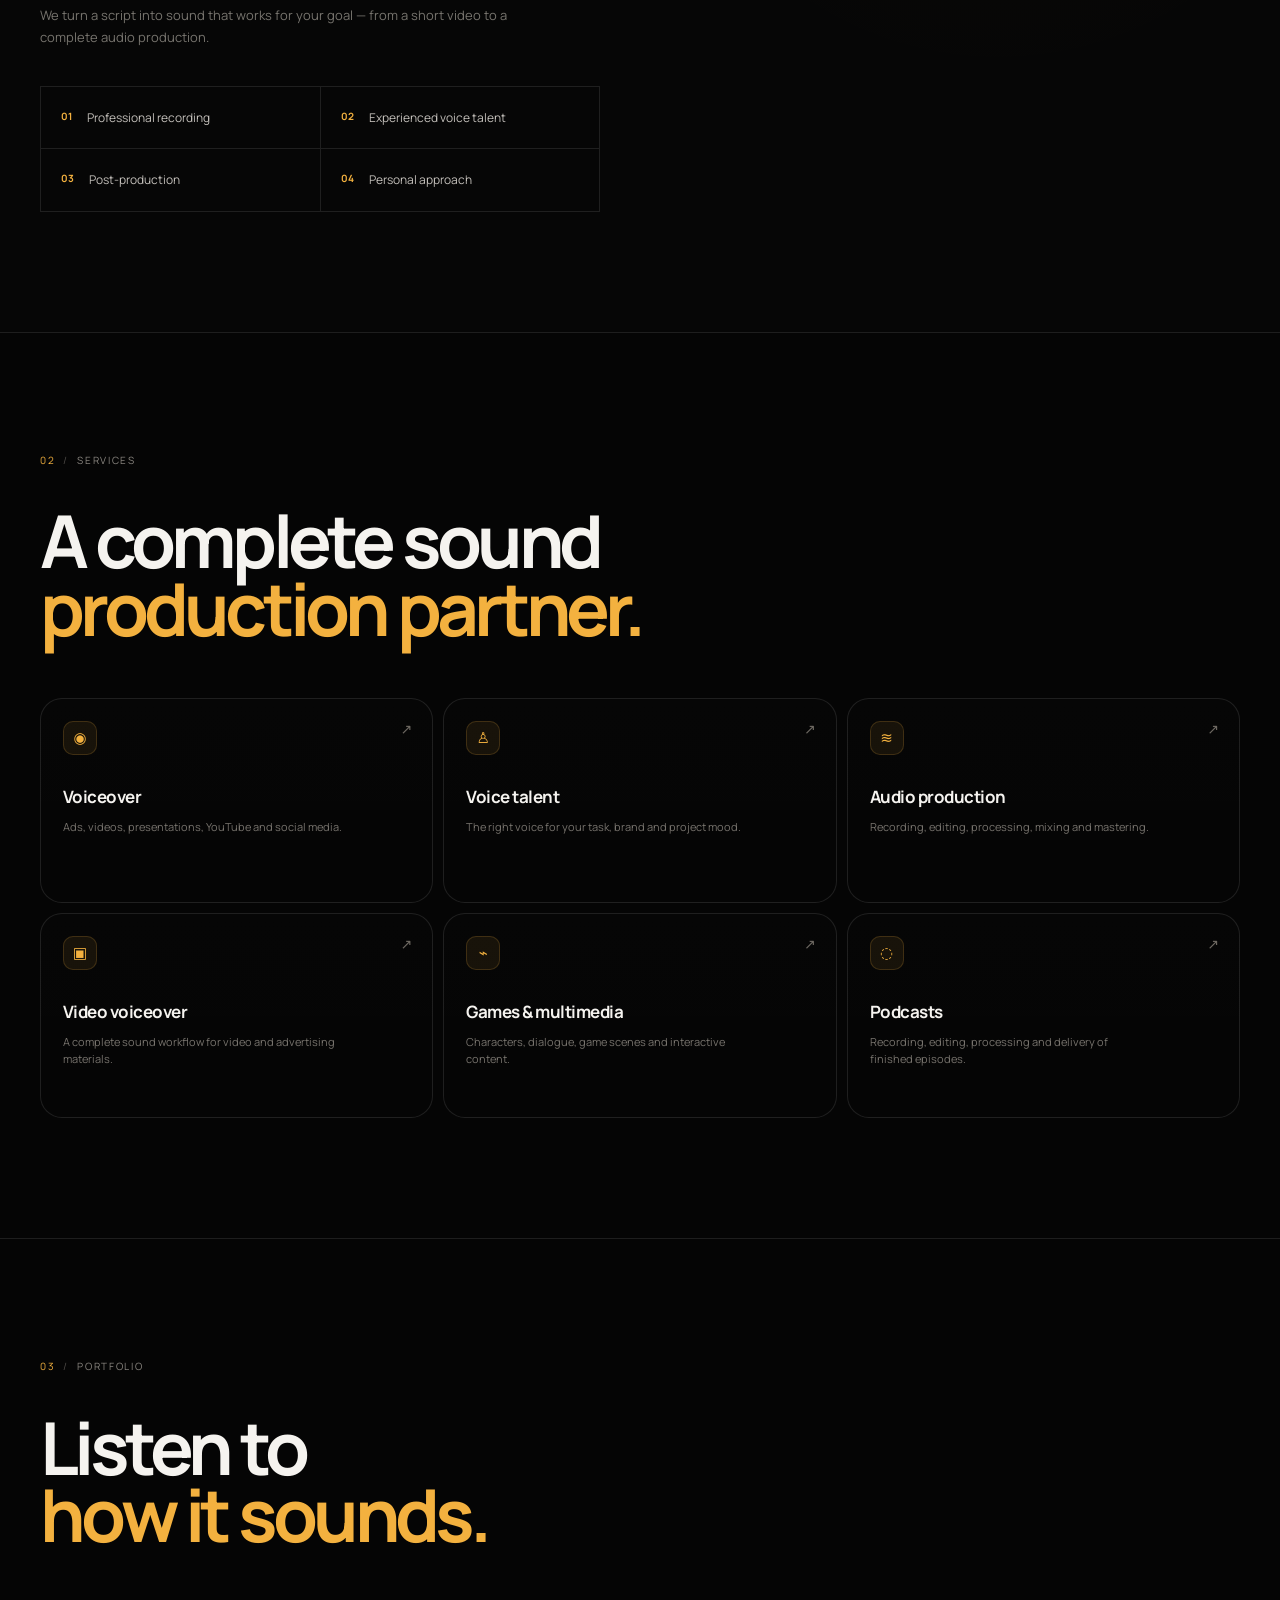
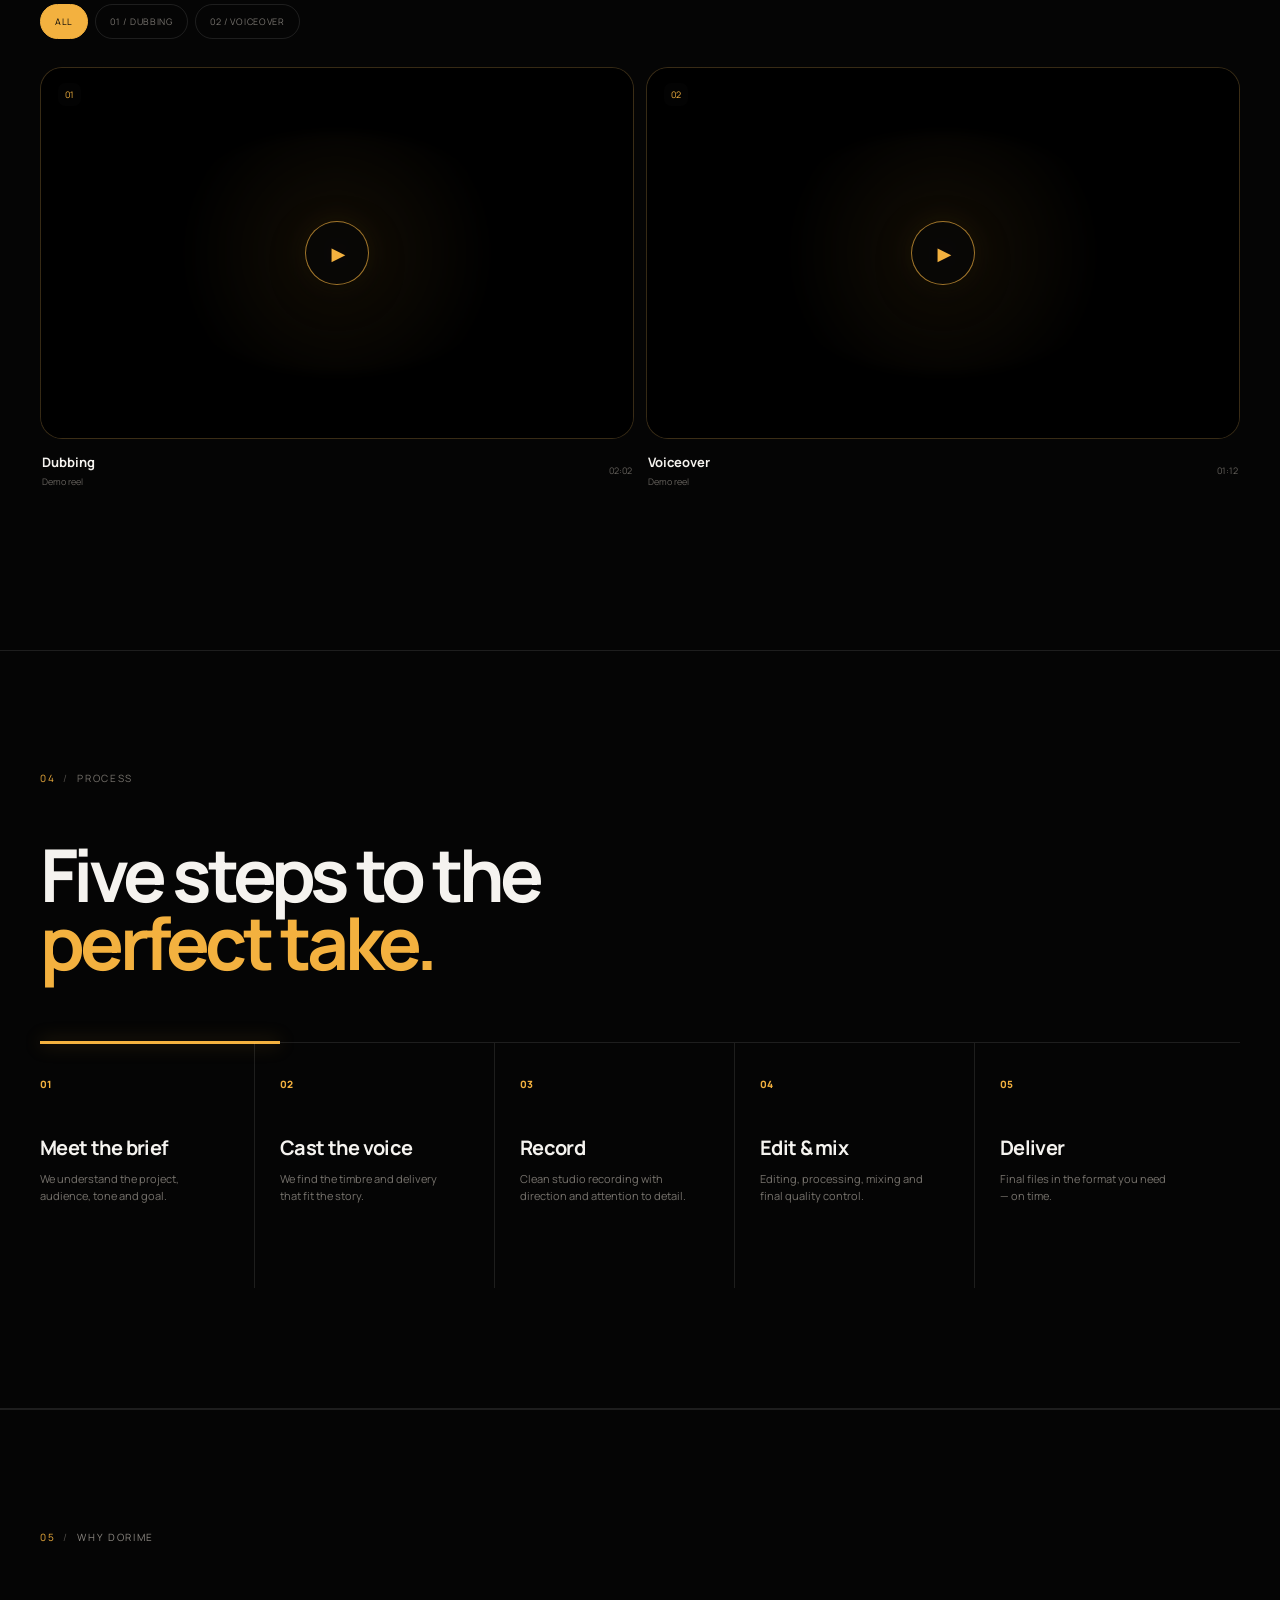
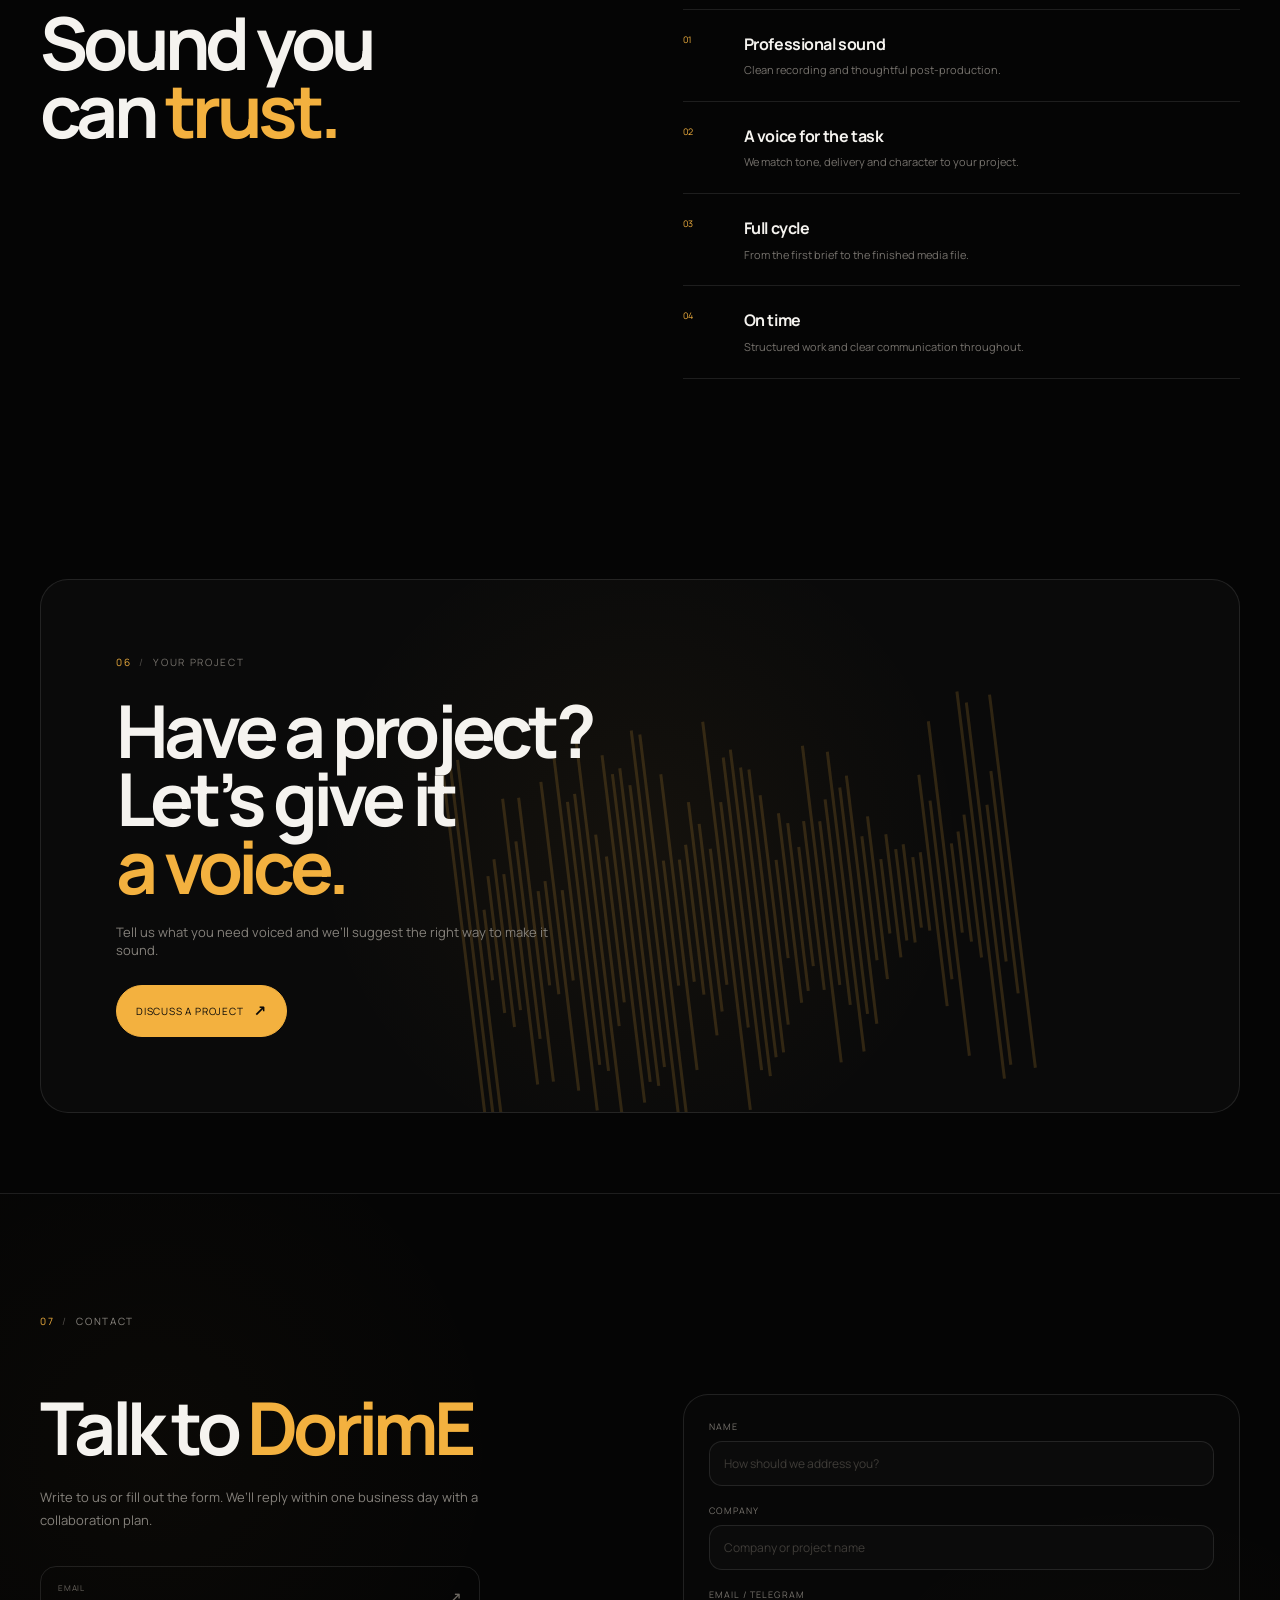
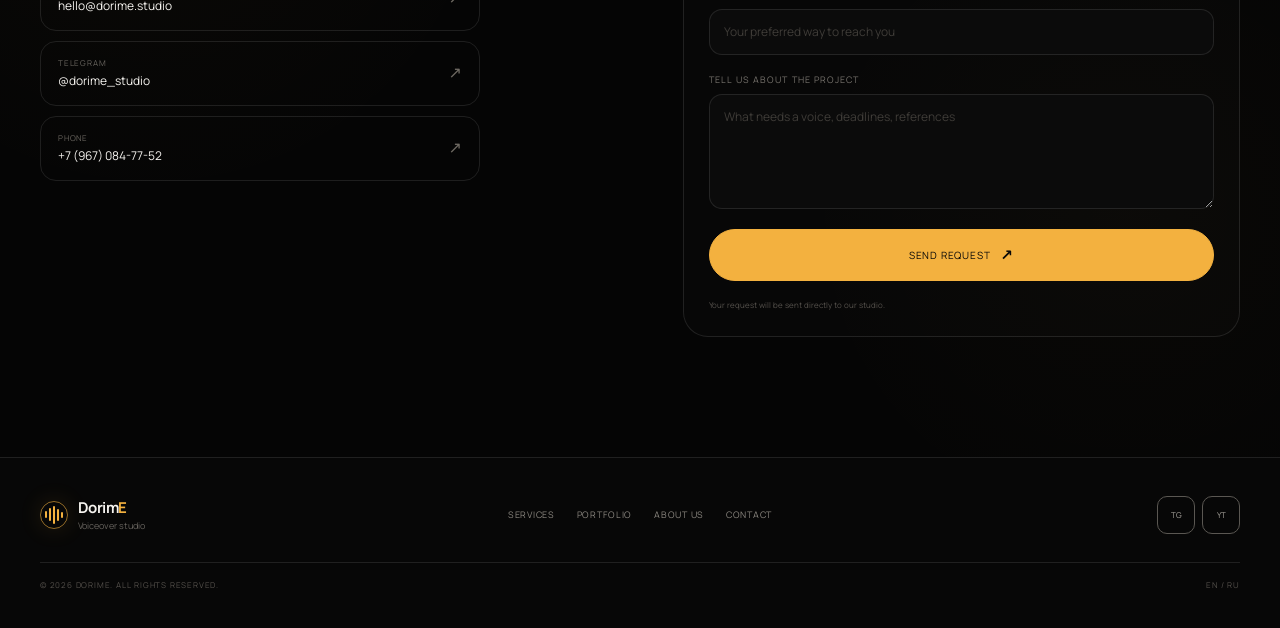
==== commit 94162aff: "Update index.html" ====
--- a/index.html
+++ b/index.html
@@ -6,6 +6,7 @@
   <meta name="theme-color" content="#070707">
   <meta name="description" content="Dorim — voiceover, recording and audio production for brands, video, games and media.">
   <meta name="google-site-verification" content="FMRKiyfAhHvT1H2GytOEPVhENY9Ql3DAhShTl7UymXQ" />
+	<meta name="mailru-domain" content="jgWOlcqzkZ6BtUTb" />
 	<meta name="yandex-verification" content="42a90e2ba547d158" />
 	<meta name="msvalidate.01" content="3185696E18AF73CCB5B7C9FEBA3FEDC3" />
   <title>DorimE — Voiceover Studio</title>
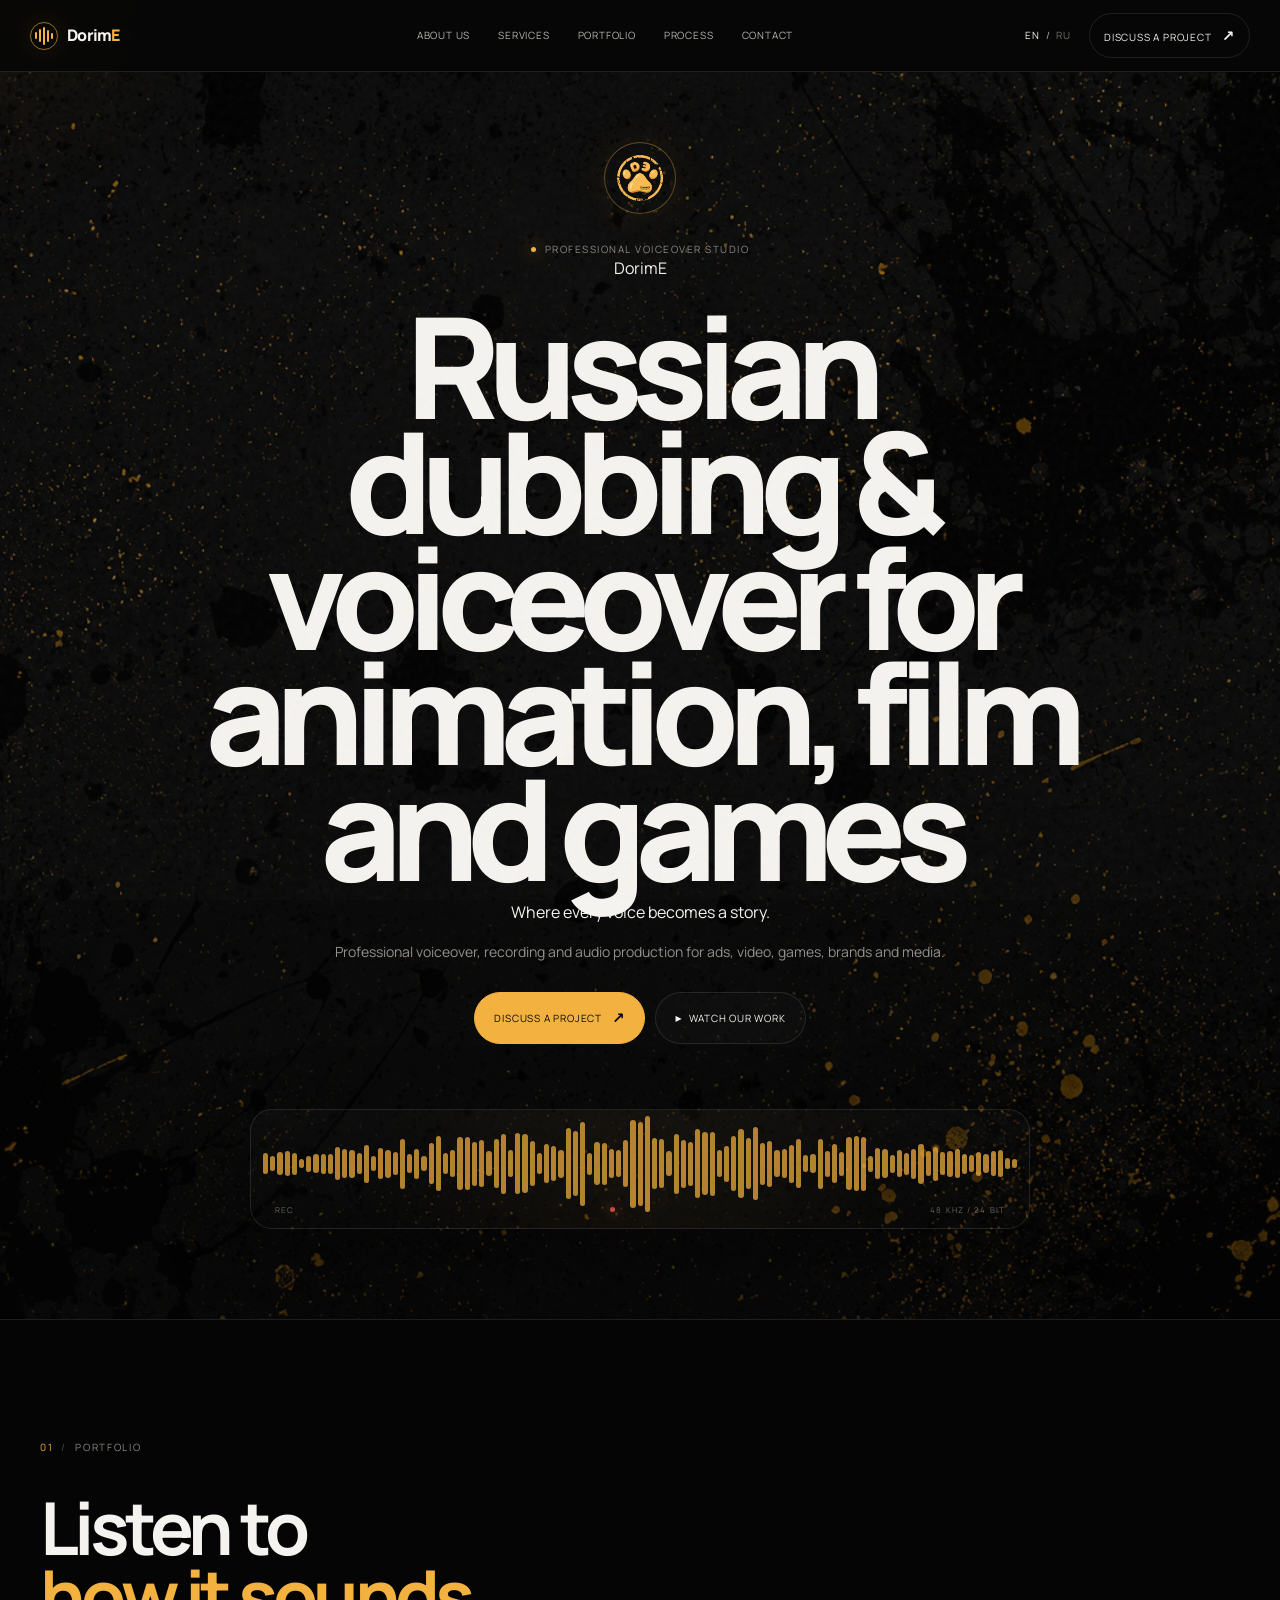
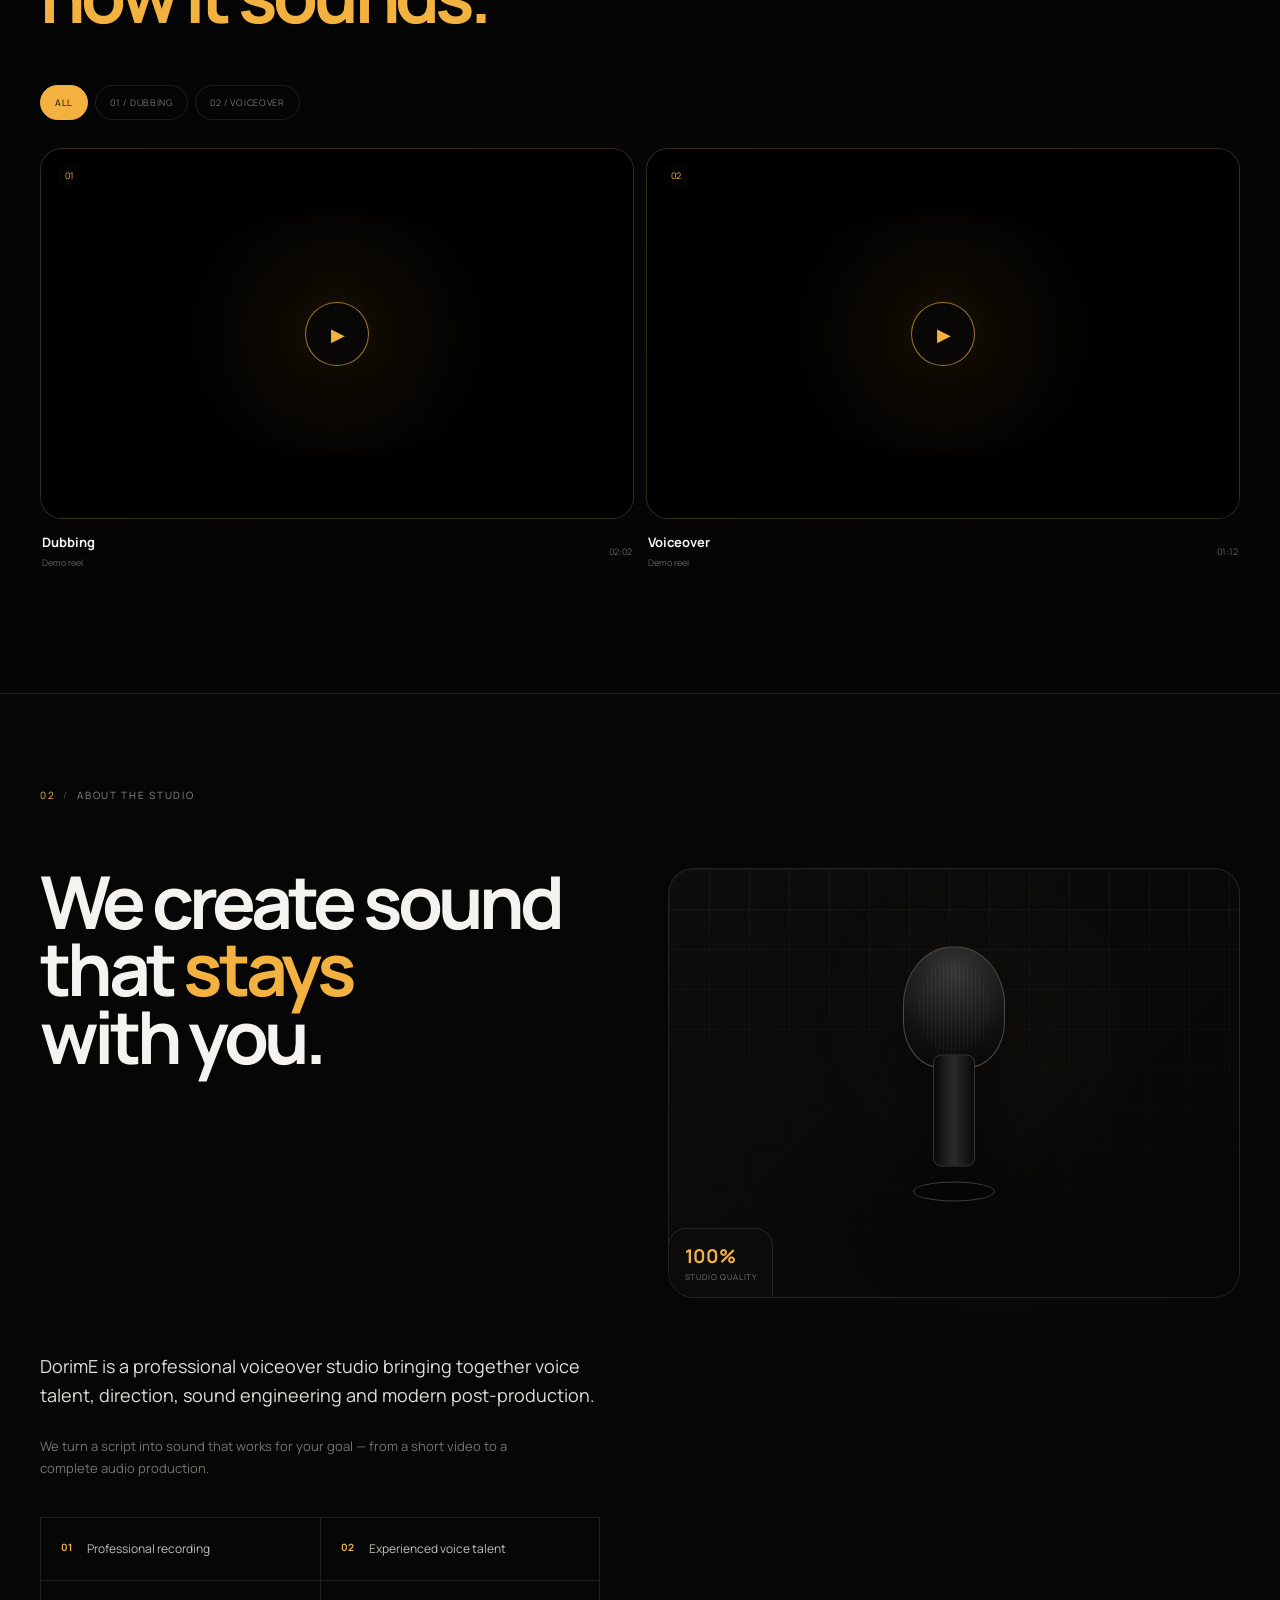
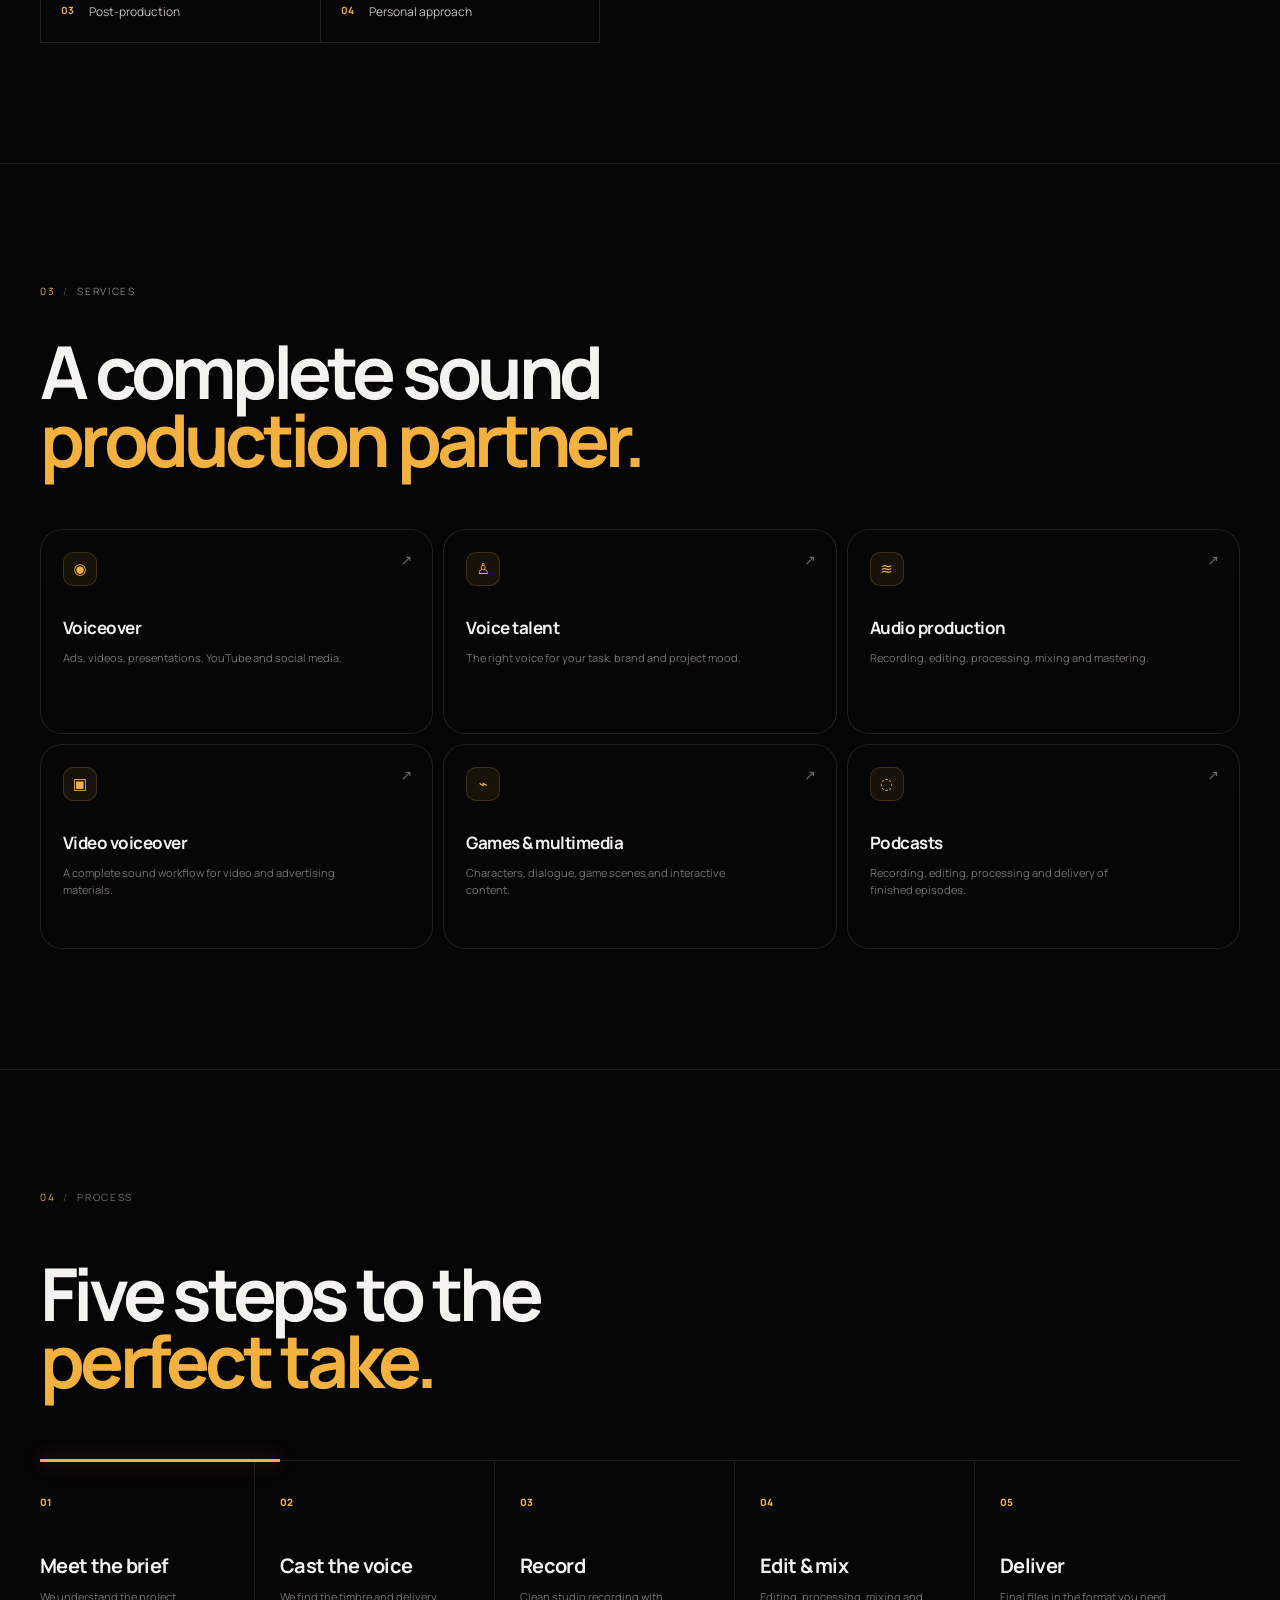
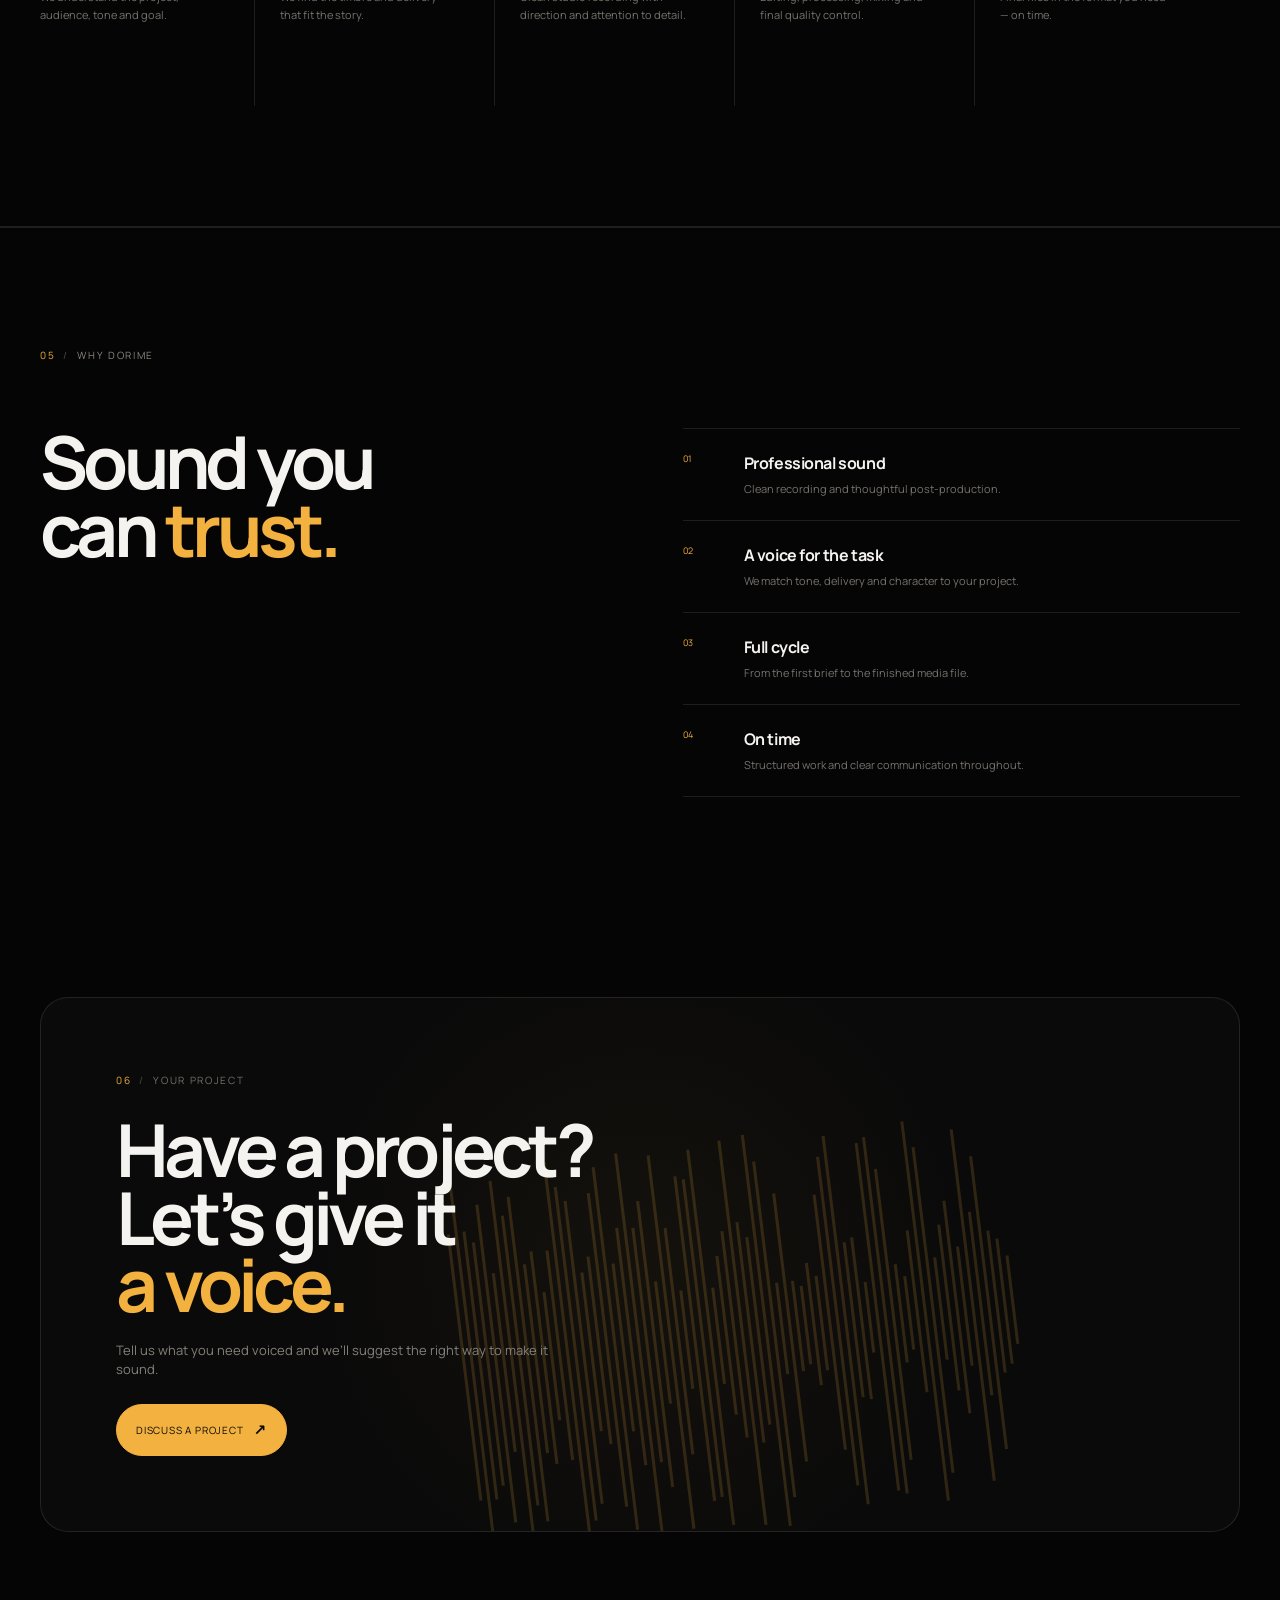
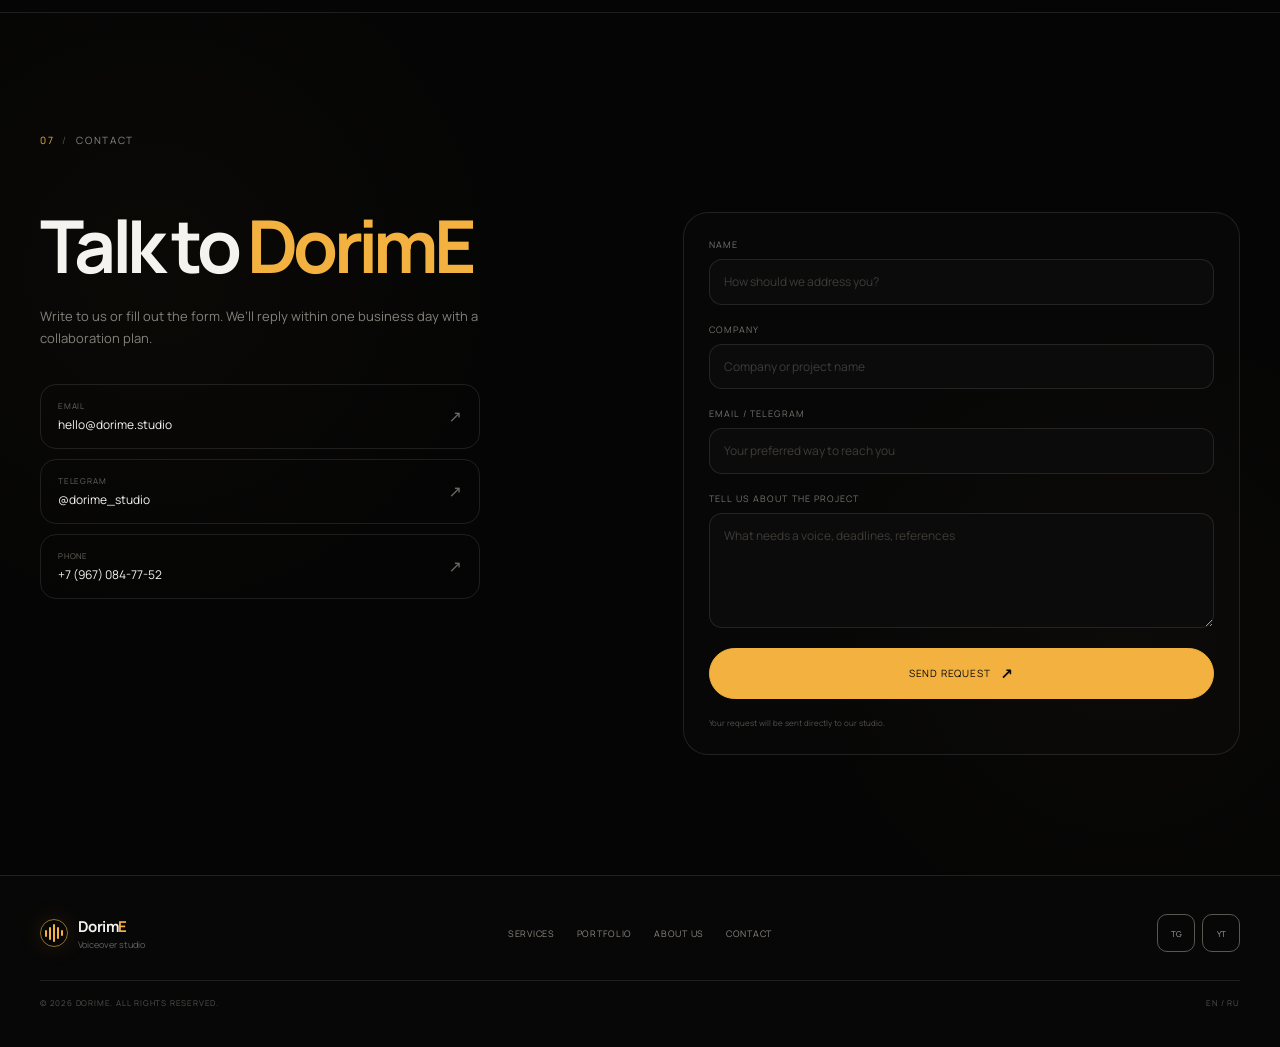
==== commit 16ca3333: "Clarify dubbing offer, prioritize portfolio and fix phone link" ====
--- a/index.html
+++ b/index.html
@@ -27,12 +27,10 @@
     <button class="menu-toggle" type="button" aria-label="Open menu" aria-expanded="false"><span></span><span></span></button>
   </header>
   <main id="top">
-    <section class="hero section-pad"><div class="hero-inner reveal"><div class="hero-mark" aria-hidden="true"><div class="hero-mark-ring"></div><div class="hero-mark-core"><span>D</span><small>voice</small></div></div><div class="eyebrow"><span class="dot"></span><span data-i18n="hero.eyebrow">Professional voiceover studio</span></div><h1>Dorim<span>E</span></h1><h2 data-i18n="hero.tagline">Where every voice becomes a story.</h2><p class="hero-text" data-i18n="hero.text">Professional voiceover, recording and audio production for ads, video, games, brands and media.</p><div class="hero-actions"><a class="button button-primary" href="#contact"><span data-i18n="cta.discuss">Discuss a project</span><b>↗</b></a><a class="button button-ghost" href="#portfolio"><span class="play-mini">▶</span><span data-i18n="cta.work">Watch our work</span></a></div><div class="hero-wave-card" aria-label="Sound waveform visualization"><div class="waveform waveform-hero" data-wave="hero"></div><div class="wave-caption"><span>REC</span><span class="rec-dot"></span><span>48 kHz / 24 bit</span></div></div></div></section>
-    <section id="about" class="about section-pad"><div class="section-label reveal"><span>01</span><b>/</b><span data-i18n="sections.about">About the studio</span></div><div class="about-grid"><div class="about-title reveal"><h2 data-i18n-html="about.title">We create sound<br>that <em>stays</em><br>with you.</h2></div><div class="about-copy reveal reveal-delay"><p class="lead" data-i18n="about.lead"DorimE is a professional voiceover studio bringing together voice talent, direction, sound engineering and modern post-production.</p><p data-i18n="about.text">We turn a script into sound that works for your goal — from a short video to a complete audio production.</p><div class="stats"><div class="stat"><strong>01</strong><span data-i18n="about.stat1">Professional<br>recording</span></div><div class="stat"><strong>02</strong><span data-i18n="about.stat2">Experienced<br>voice talent</span></div><div class="stat"><strong>03</strong><span data-i18n="about.stat3">Post-<br>production</span></div><div class="stat"><strong>04</strong><span data-i18n="about.stat4">Personal<br>approach</span></div></div></div><div class="about-visual reveal reveal-delay"><div class="mic-visual"><div class="mic-head"></div><div class="mic-body"></div><div class="mic-base"></div></div><span class="quality-badge"><strong>100%</strong><small data-i18n="about.quality">studio quality</small></span></div></div></section>
-    <section id="services" class="services section-pad"><div class="section-head reveal"><div class="section-label"><span>02</span><b>/</b><span data-i18n="sections.services">Services</span></div><h2 data-i18n-html="services.title">A complete sound<br><em>production partner.</em></h2></div><div class="service-grid"><article class="service-card reveal"><span class="service-icon">◉</span><div><h3 data-i18n="services.voiceover.title">Voiceover</h3><p data-i18n="services.voiceover.text">Ads, videos, presentations, YouTube and social media.</p></div><b>↗</b><div class="mini-wave"></div></article><article class="service-card reveal"><span class="service-icon">♙</span><div><h3 data-i18n="services.talent.title">Voice talent</h3><p data-i18n="services.talent.text">The right voice for your task, brand and project mood.</p></div><b>↗</b><div class="mini-wave"></div></article><article class="service-card reveal"><span class="service-icon">≋</span><div><h3 data-i18n="services.audio.title">Audio production</h3><p data-i18n="services.audio.text">Recording, editing, processing, mixing and mastering.</p></div><b>↗</b><div class="mini-wave"></div></article><article class="service-card reveal"><span class="service-icon">▣</span><div><h3 data-i18n="services.video.title">Video voiceover</h3><p data-i18n="services.video.text">A complete sound workflow for video and advertising materials.</p></div><b>↗</b><div class="mini-wave"></div></article><article class="service-card reveal"><span class="service-icon">⌁</span><div><h3 data-i18n="services.games.title">Games & multimedia</h3><p data-i18n="services.games.text">Characters, dialogue, game scenes and interactive content.</p></div><b>↗</b><div class="mini-wave"></div></article><article class="service-card reveal"><span class="service-icon">◌</span><div><h3 data-i18n="services.podcasts.title">Podcasts</h3><p data-i18n="services.podcasts.text">Recording, editing, processing and delivery of finished episodes.</p></div><b>↗</b><div class="mini-wave"></div></article></div></section>
+    <section class="hero section-pad"><div class="hero-inner reveal"><div class="hero-mark" aria-hidden="true"><div class="hero-mark-ring"></div><div class="hero-mark-core"><span>D</span><small>voice</small></div></div><div class="eyebrow"><span class="dot"></span><span data-i18n="hero.eyebrow">Professional voiceover studio</span></div><div class="hero-brand">Dorim<span>E</span></div><h1 data-i18n="hero.title">Russian dubbing &amp; voiceover for animation, film and games</h1><p class="hero-tagline" data-i18n="hero.tagline">Where every voice becomes a story.</p><p class="hero-text" data-i18n="hero.text">Voice casting, directed recording and audio post-production — from your brief to finished Russian-language audio.</p><div class="hero-actions"><a class="button button-primary" href="#contact"><span data-i18n="cta.discuss">Discuss a project</span><b>↗</b></a><a class="button button-ghost" href="#portfolio"><span class="play-mini">▶</span><span data-i18n="cta.work">Watch our work</span></a></div><div class="hero-wave-card" aria-label="Sound waveform visualization"><div class="waveform waveform-hero" data-wave="hero"></div><div class="wave-caption"><span>REC</span><span class="rec-dot"></span><span>48 kHz / 24 bit</span></div></div></div></section>
     <section id="portfolio" class="portfolio section-pad">
 	<div class="section-head reveal">
-	<div class="section-label"><span>03</span><b>/</b><span data-i18n="sections.portfolio">Portfolio</span></div>
+	<div class="section-label"><span>01</span><b>/</b><span data-i18n="sections.portfolio">Portfolio</span></div>
 	<h2 data-i18n-html="portfolio.title">Listen to<br><em>how it sounds.</em></h2>
 	</div>
 	<div class="portfolio-tabs reveal"><button class="tab active" data-filter="all" data-i18n="portfolio.all">All</button><button class="tab" data-filter="dub">01 / <span data-i18n="portfolio.dub">Dubbing</span></button><button class="tab" data-filter="voice">02 / <span data-i18n="portfolio.voice">Voiceover</span></button></div>
@@ -65,10 +63,12 @@
 	<span data-video-duration>01:12</span></div></article>
 	</div>
 	<p class="portfolio-note reveal" data-i18n="portfolio.note"></p></section>
+    <section id="about" class="about section-pad"><div class="section-label reveal"><span>02</span><b>/</b><span data-i18n="sections.about">About the studio</span></div><div class="about-grid"><div class="about-title reveal"><h2 data-i18n-html="about.title">We create sound<br>that <em>stays</em><br>with you.</h2></div><div class="about-copy reveal reveal-delay"><p class="lead" data-i18n="about.lead"DorimE is a professional voiceover studio bringing together voice talent, direction, sound engineering and modern post-production.</p><p data-i18n="about.text">We turn a script into sound that works for your goal — from a short video to a complete audio production.</p><div class="stats"><div class="stat"><strong>01</strong><span data-i18n="about.stat1">Professional<br>recording</span></div><div class="stat"><strong>02</strong><span data-i18n="about.stat2">Experienced<br>voice talent</span></div><div class="stat"><strong>03</strong><span data-i18n="about.stat3">Post-<br>production</span></div><div class="stat"><strong>04</strong><span data-i18n="about.stat4">Personal<br>approach</span></div></div></div><div class="about-visual reveal reveal-delay"><div class="mic-visual"><div class="mic-head"></div><div class="mic-body"></div><div class="mic-base"></div></div><span class="quality-badge"><strong>100%</strong><small data-i18n="about.quality">studio quality</small></span></div></div></section>
+    <section id="services" class="services section-pad"><div class="section-head reveal"><div class="section-label"><span>03</span><b>/</b><span data-i18n="sections.services">Services</span></div><h2 data-i18n-html="services.title">A complete sound<br><em>production partner.</em></h2></div><div class="service-grid"><article class="service-card reveal"><span class="service-icon">◉</span><div><h3 data-i18n="services.voiceover.title">Voiceover</h3><p data-i18n="services.voiceover.text">Ads, videos, presentations, YouTube and social media.</p></div><b>↗</b><div class="mini-wave"></div></article><article class="service-card reveal"><span class="service-icon">♙</span><div><h3 data-i18n="services.talent.title">Voice talent</h3><p data-i18n="services.talent.text">The right voice for your task, brand and project mood.</p></div><b>↗</b><div class="mini-wave"></div></article><article class="service-card reveal"><span class="service-icon">≋</span><div><h3 data-i18n="services.audio.title">Audio production</h3><p data-i18n="services.audio.text">Recording, editing, processing, mixing and mastering.</p></div><b>↗</b><div class="mini-wave"></div></article><article class="service-card reveal"><span class="service-icon">▣</span><div><h3 data-i18n="services.video.title">Video voiceover</h3><p data-i18n="services.video.text">A complete sound workflow for video and advertising materials.</p></div><b>↗</b><div class="mini-wave"></div></article><article class="service-card reveal"><span class="service-icon">⌁</span><div><h3 data-i18n="services.games.title">Games & multimedia</h3><p data-i18n="services.games.text">Characters, dialogue, game scenes and interactive content.</p></div><b>↗</b><div class="mini-wave"></div></article><article class="service-card reveal"><span class="service-icon">◌</span><div><h3 data-i18n="services.podcasts.title">Podcasts</h3><p data-i18n="services.podcasts.text">Recording, editing, processing and delivery of finished episodes.</p></div><b>↗</b><div class="mini-wave"></div></article></div></section>
     <section id="process" class="process section-pad"><div class="section-label reveal"><span>04</span><b>/</b><span data-i18n="sections.process">Process</span></div><div class="process-head reveal"><h2 data-i18n-html="process.title">Five steps to the<br><em>perfect take.</em></h2></div><div class="timeline"><div class="timeline-progress"></div><div class="step reveal"><span>01</span><div><h3 data-i18n="process.1.title">Meet the brief</h3><p data-i18n="process.1.text">We understand the project, audience, tone and goal.</p></div></div><div class="step reveal"><span>02</span><div><h3 data-i18n="process.2.title">Cast the voice</h3><p data-i18n="process.2.text">We find the timbre and delivery that fit the story.</p></div></div><div class="step reveal"><span>03</span><div><h3 data-i18n="process.3.title">Record</h3><p data-i18n="process.3.text">Clean studio recording with direction and attention to detail.</p></div></div><div class="step reveal"><span>04</span><div><h3 data-i18n="process.4.title">Edit & mix</h3><p data-i18n="process.4.text">Editing, processing, mixing and final quality control.</p></div></div><div class="step reveal"><span>05</span><div><h3 data-i18n="process.5.title">Deliver</h3><p data-i18n="process.5.text">Final files in the format you need — on time.</p></div></div></div></section>
     <section class="why section-pad"><div class="section-label reveal"><span>05</span><b>/</b><span data-i18n="sections.why">Why DorimE</span></div><div class="why-grid"><div class="why-intro reveal"><h2 data-i18n-html="why.title">Sound you<br>can <em>trust.</em></h2></div><div class="why-items"><article class="why-item reveal"><span>01</span><div><h3 data-i18n="why.1.title">Professional sound</h3><p data-i18n="why.1.text">Clean recording and thoughtful post-production.</p></div></article><article class="why-item reveal"><span>02</span><div><h3 data-i18n="why.2.title">A voice for the task</h3><p data-i18n="why.2.text">We match tone, delivery and character to your project.</p></div></article><article class="why-item reveal"><span>03</span><div><h3 data-i18n="why.3.title">Full cycle</h3><p data-i18n="why.3.text">From the first brief to the finished media file.</p></div></article><article class="why-item reveal"><span>04</span><div><h3 data-i18n="why.4.title">On time</h3><p data-i18n="why.4.text">Structured work and clear communication throughout.</p></div></article></div></div></section>
     <section class="cta section-pad"><div class="cta-inner reveal"><div class="cta-wave" data-wave="cta"></div><div class="cta-content"><div class="section-label"><span>06</span><b>/</b><span data-i18n="sections.cta">Your project</span></div><h2 data-i18n-html="cta.title">Have a project?<br>Let’s give it<br><em>a voice.</em></h2><p data-i18n="cta.text">Tell us what you need voiced and we’ll suggest the right way to make it sound.</p><a class="button button-primary" href="#contact"><span data-i18n="cta.discuss">Discuss a project</span><b>↗</b></a></div></div></section>
-    <section id="contact" class="contact section-pad"><div class="section-label reveal"><span>07</span><b>/</b><span data-i18n="sections.contact">Contact</span></div><div class="contact-grid"><div class="contact-title reveal"><h2 data-i18n-html="contact.title">Talk to <em>DorimE</em></h2><p data-i18n="contact.text">Write to us or fill out the form. We’ll reply within one business day with a collaboration plan.</p><div class="contact-links"><a href="mailto:hello@dorime.studio"><span><small>Email</small>hello@dorime.studio</span><b>↗</b></a><a href="https://t.me/dorime_studio" data-placeholder-link><span><small>Telegram</small>@dorime_studio</span><b>↗</b></a><a href="#" data-placeholder-link><span><small>Phone</small>+7 (967) 084-77-52</span><b>↗</b></a></div></div>
+    <section id="contact" class="contact section-pad"><div class="section-label reveal"><span>07</span><b>/</b><span data-i18n="sections.contact">Contact</span></div><div class="contact-grid"><div class="contact-title reveal"><h2 data-i18n-html="contact.title">Talk to <em>DorimE</em></h2><p data-i18n="contact.text">Write to us or fill out the form. We’ll reply within one business day with a collaboration plan.</p><div class="contact-links"><a href="mailto:hello@dorime.studio"><span><small>Email</small>hello@dorime.studio</span><b>↗</b></a><a href="https://t.me/dorime_studio" data-placeholder-link><span><small>Telegram</small>@dorime_studio</span><b>↗</b></a><a href="tel:+79670847752"><span><small>Phone</small>+7 (967) 084-77-52</span><b>↗</b></a></div></div>
       <form class="contact-form reveal reveal-delay" id="contact-form">
 		  <input type="hidden" name="access_key" value="d5dee1f5-c174-4c8a-99db-13ac68e37d8b">
 		  
